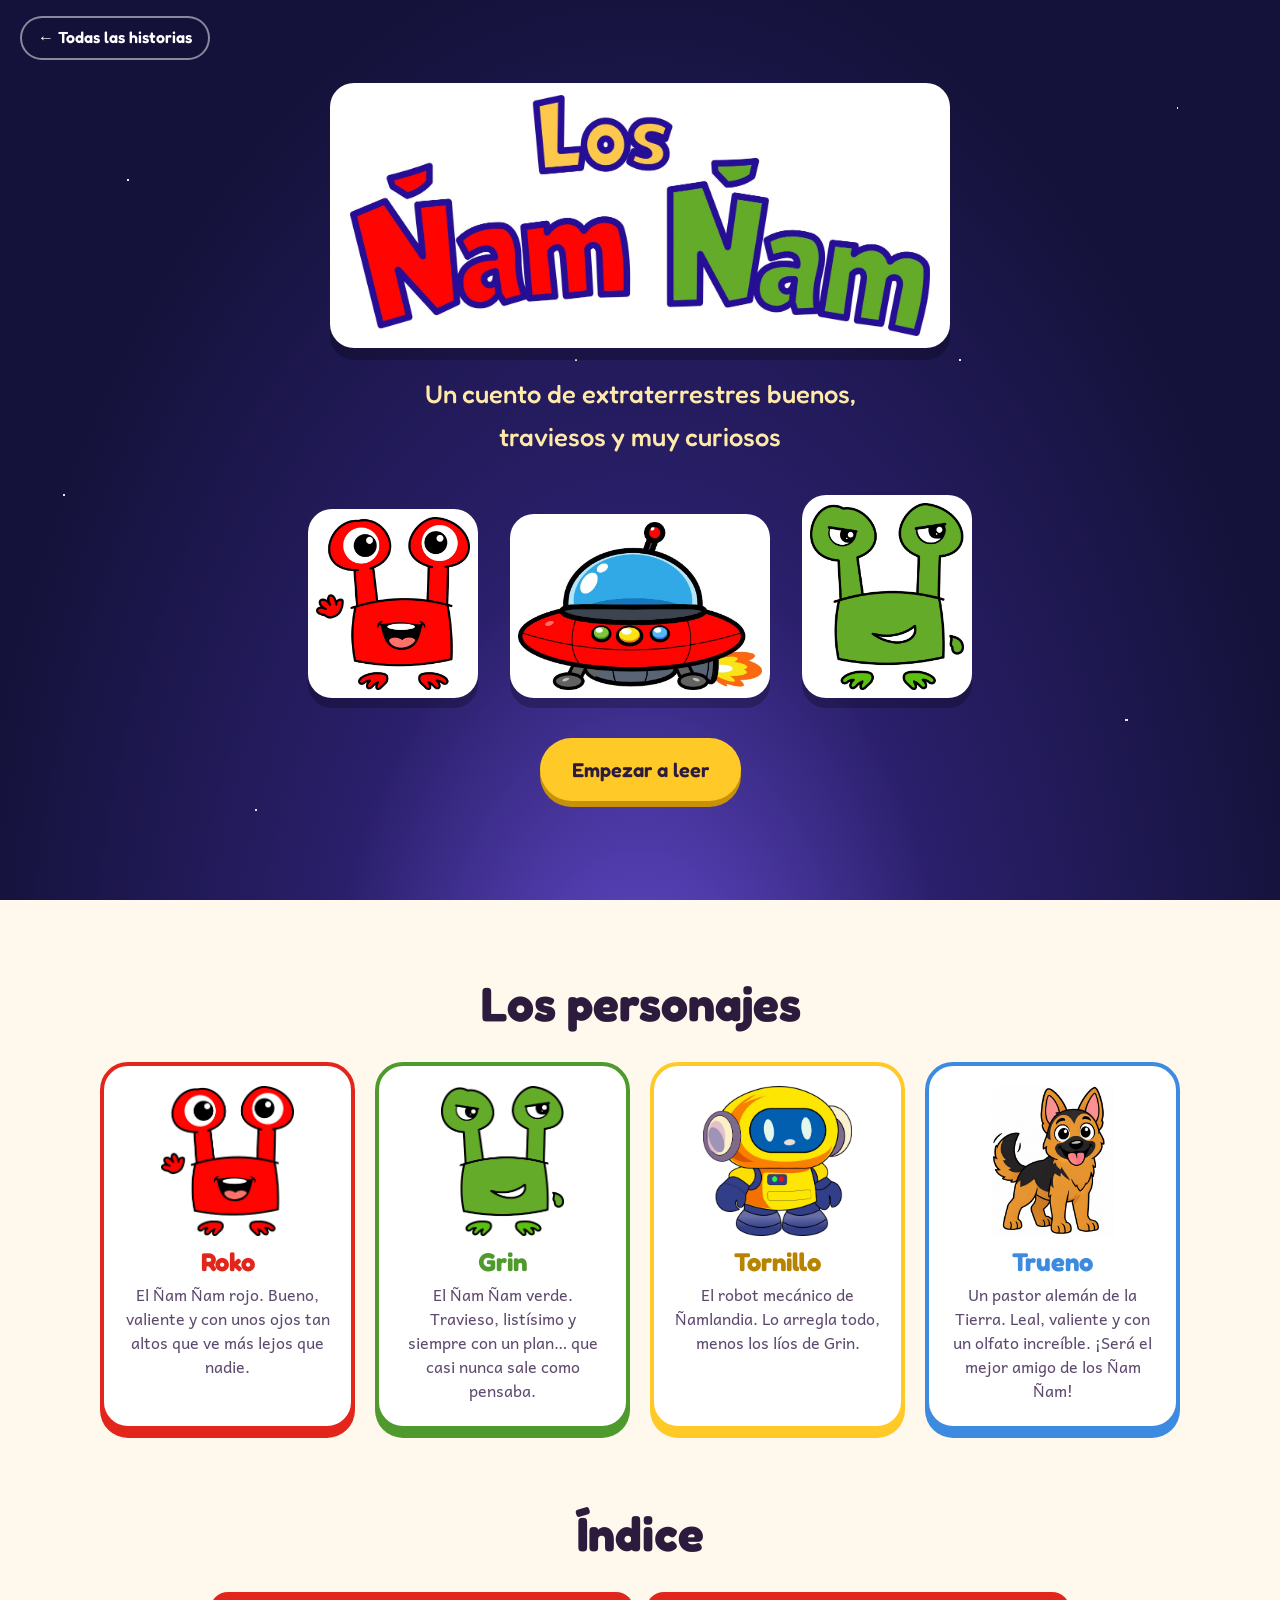
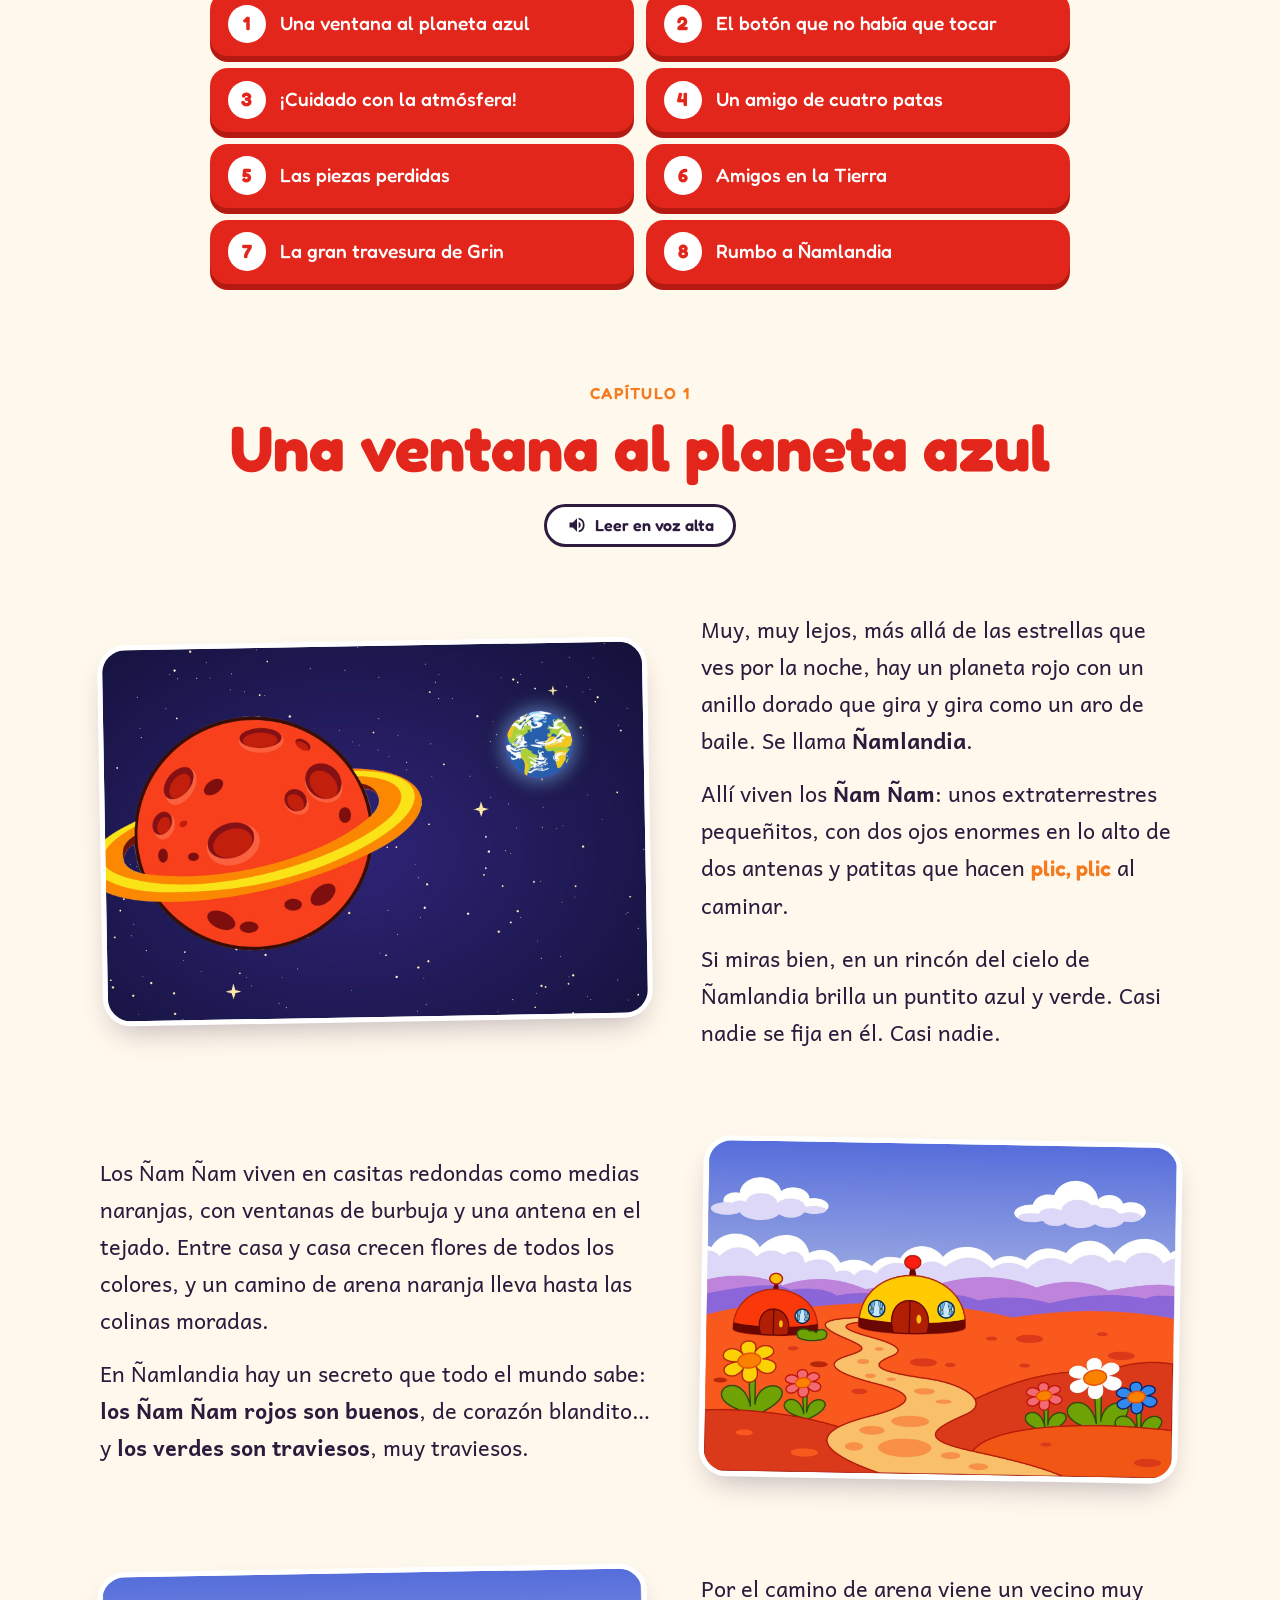
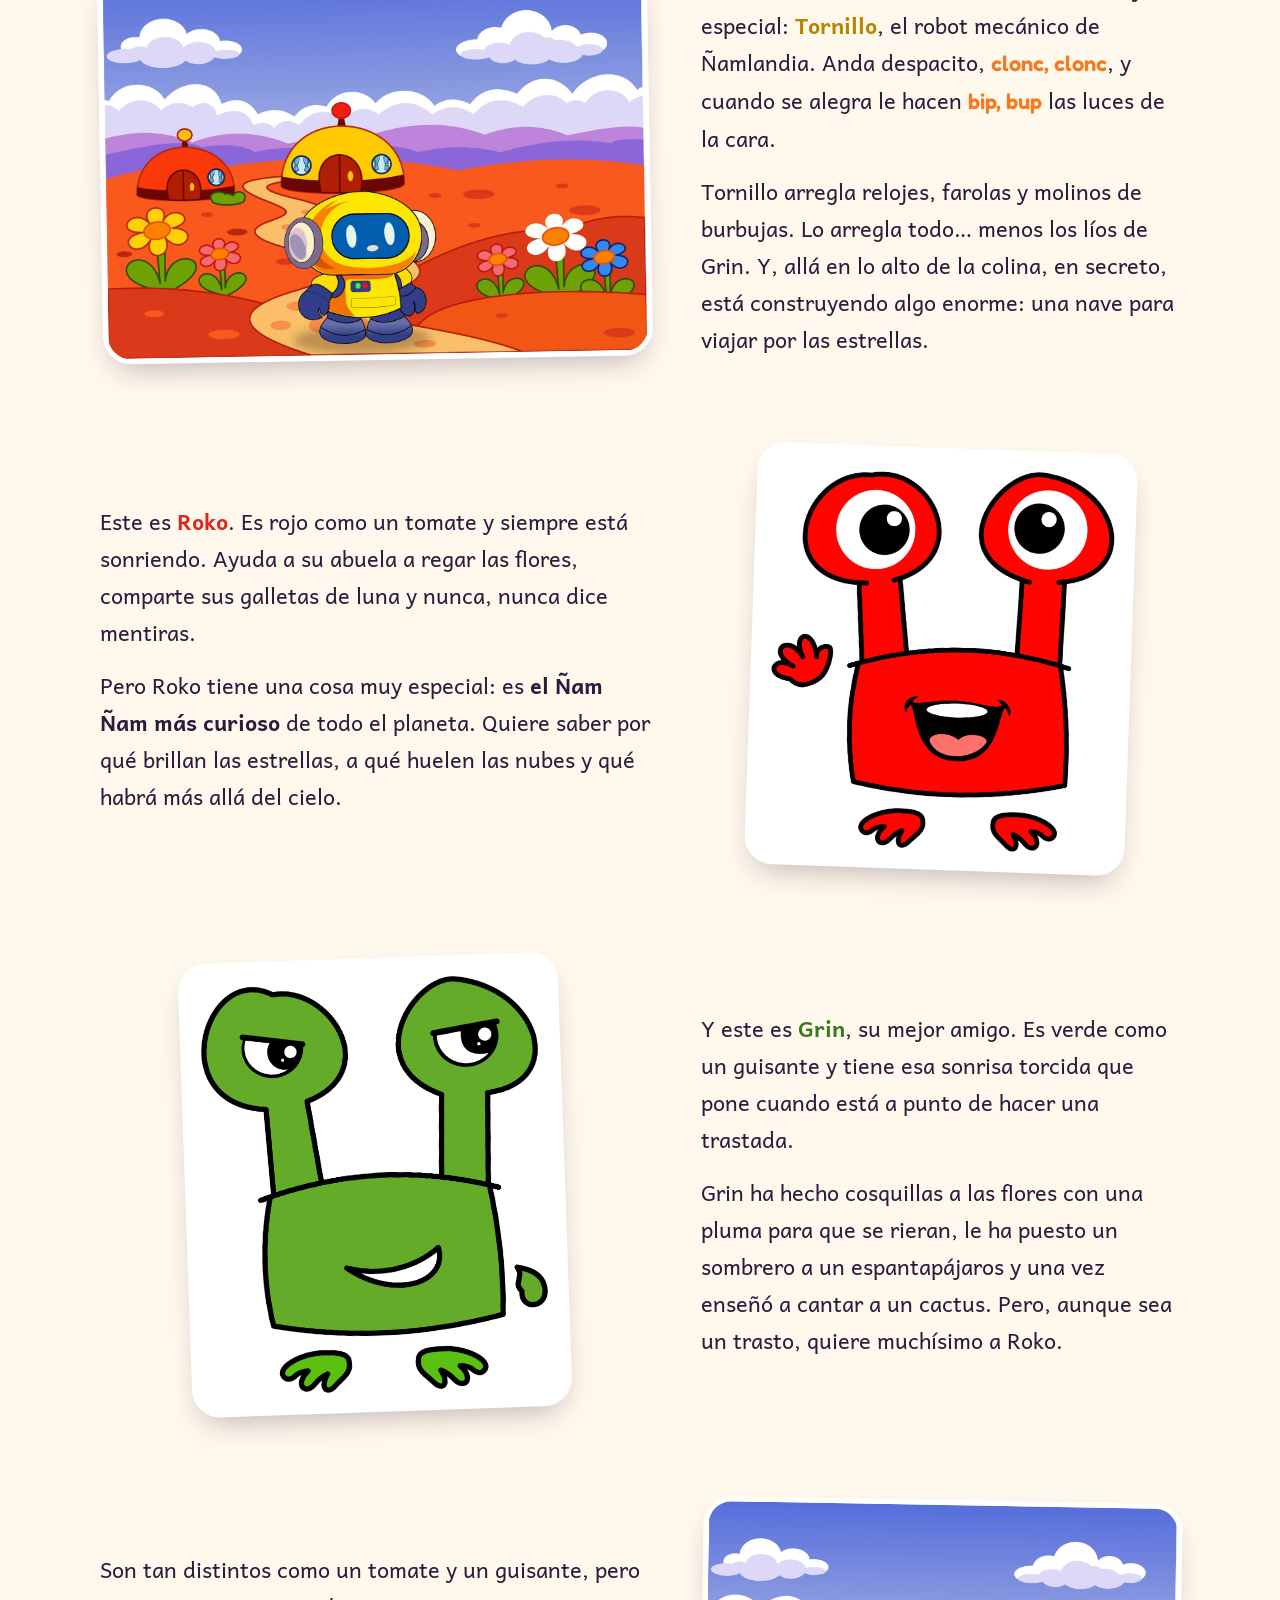
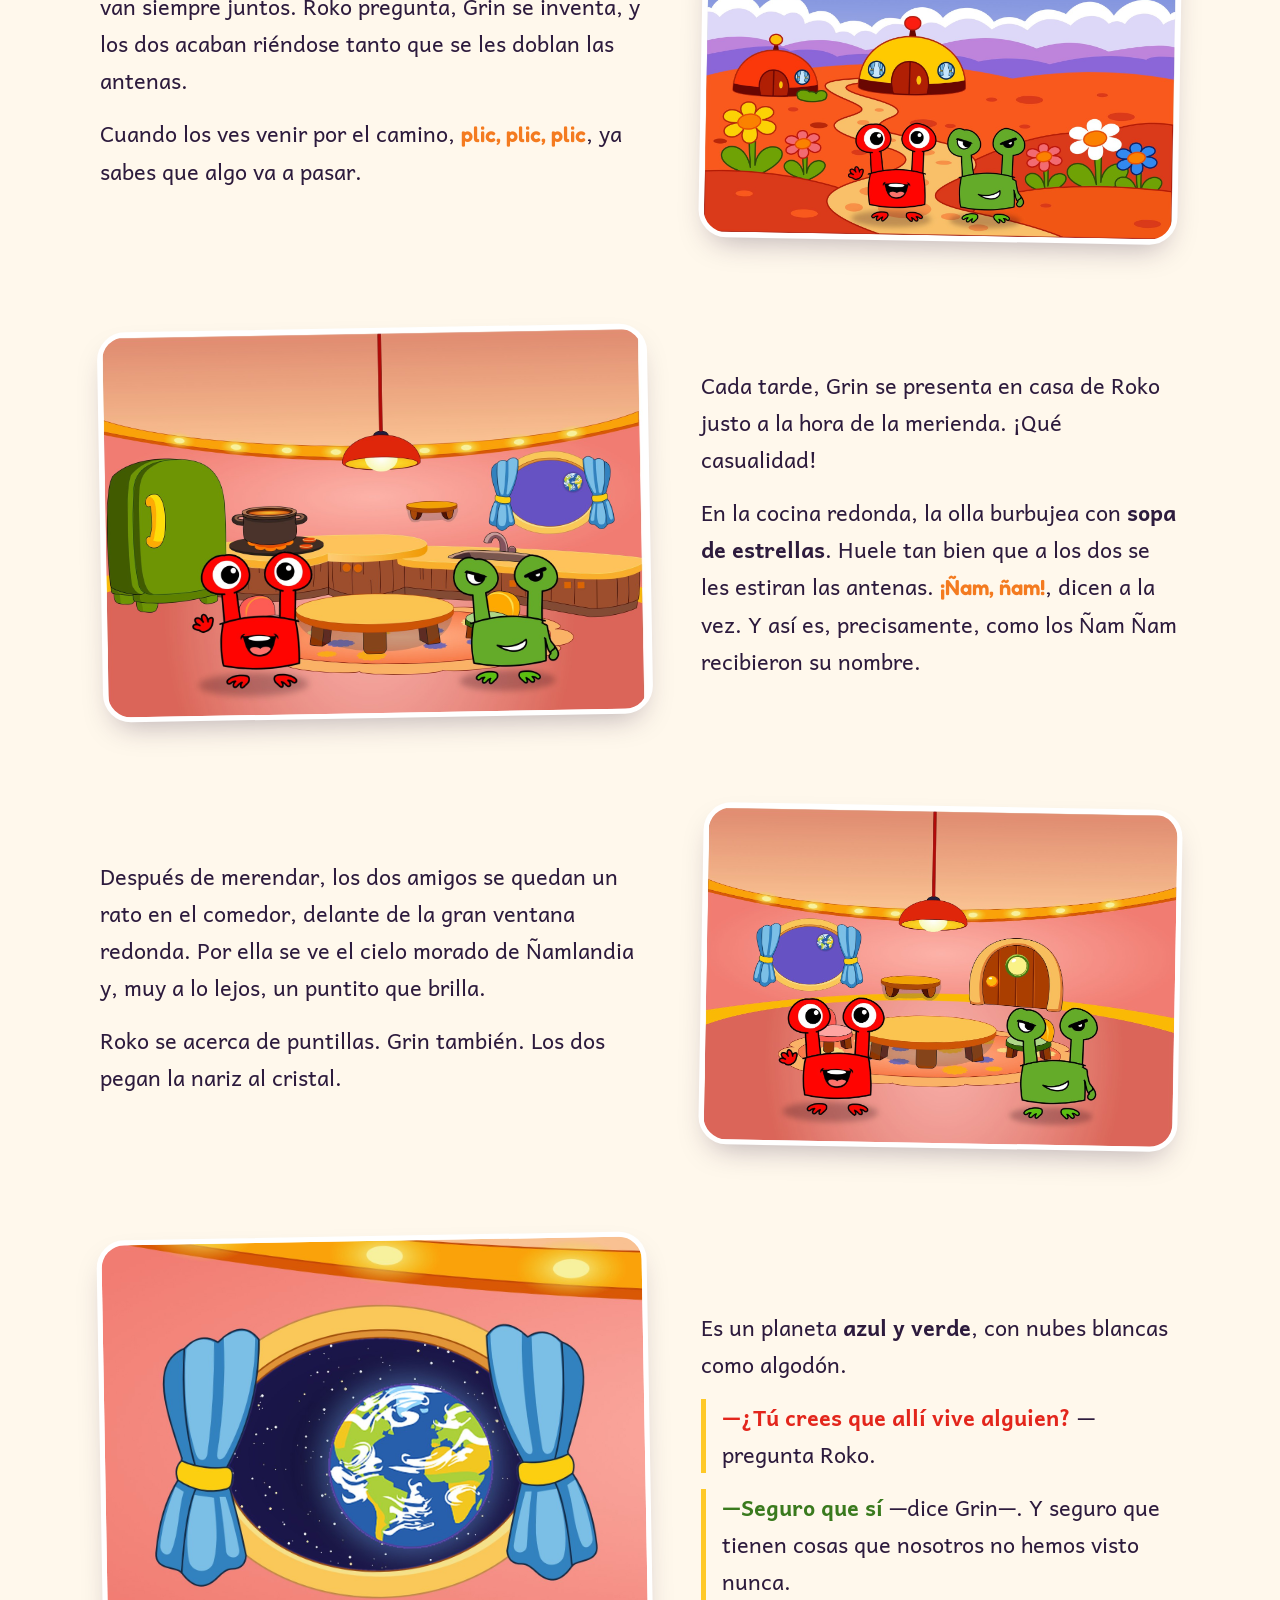
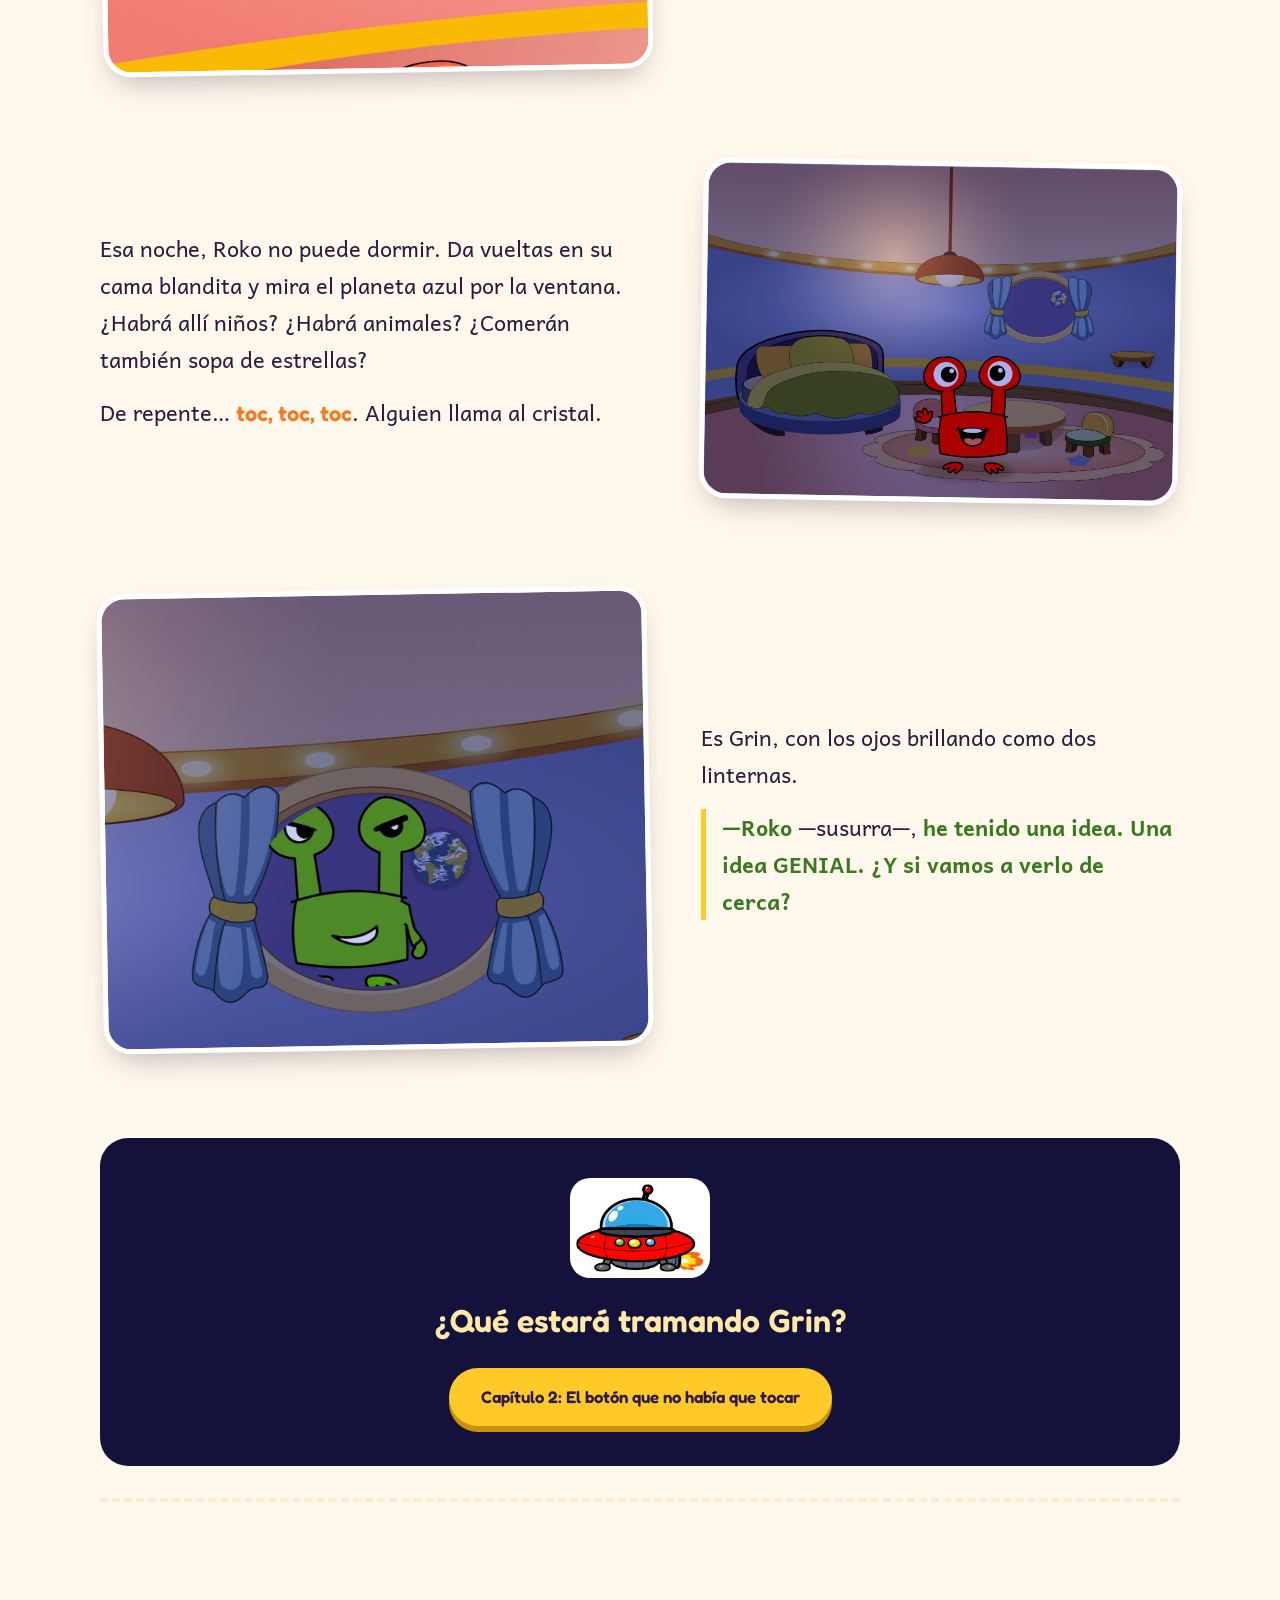
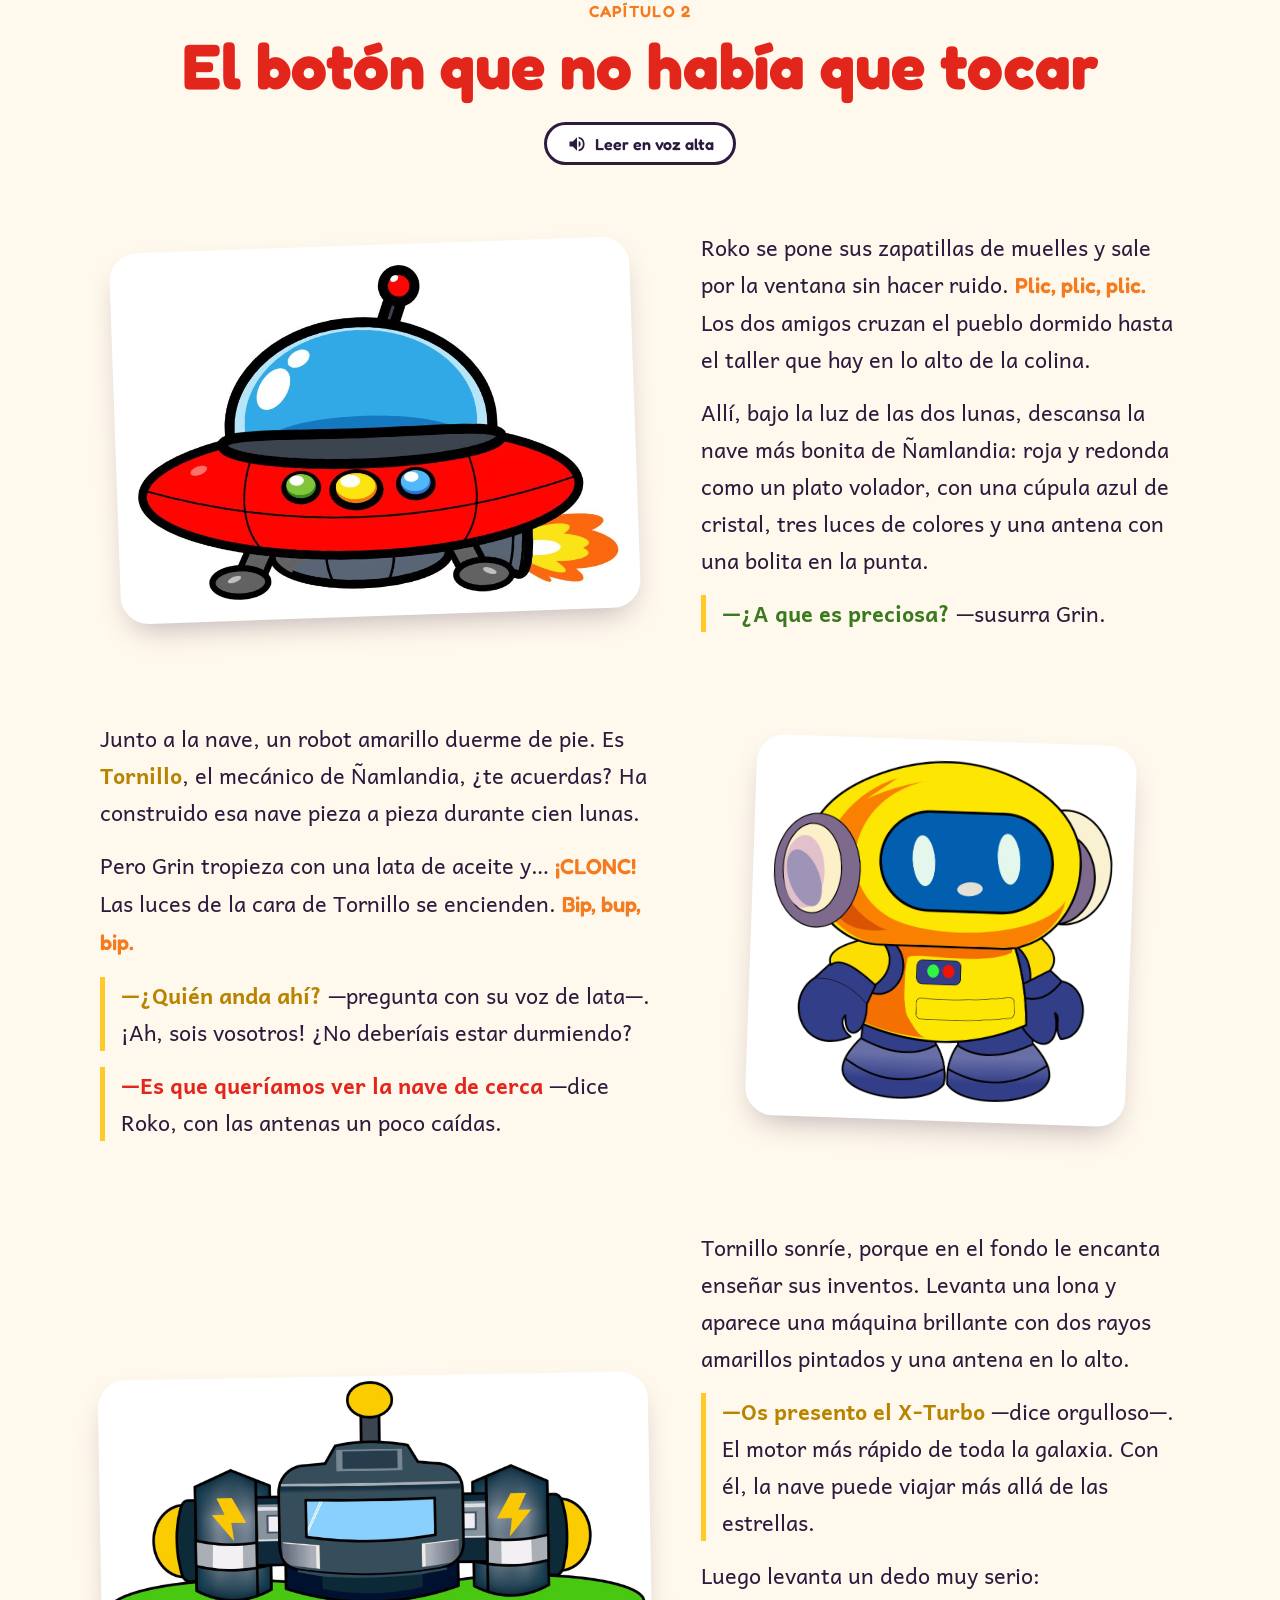
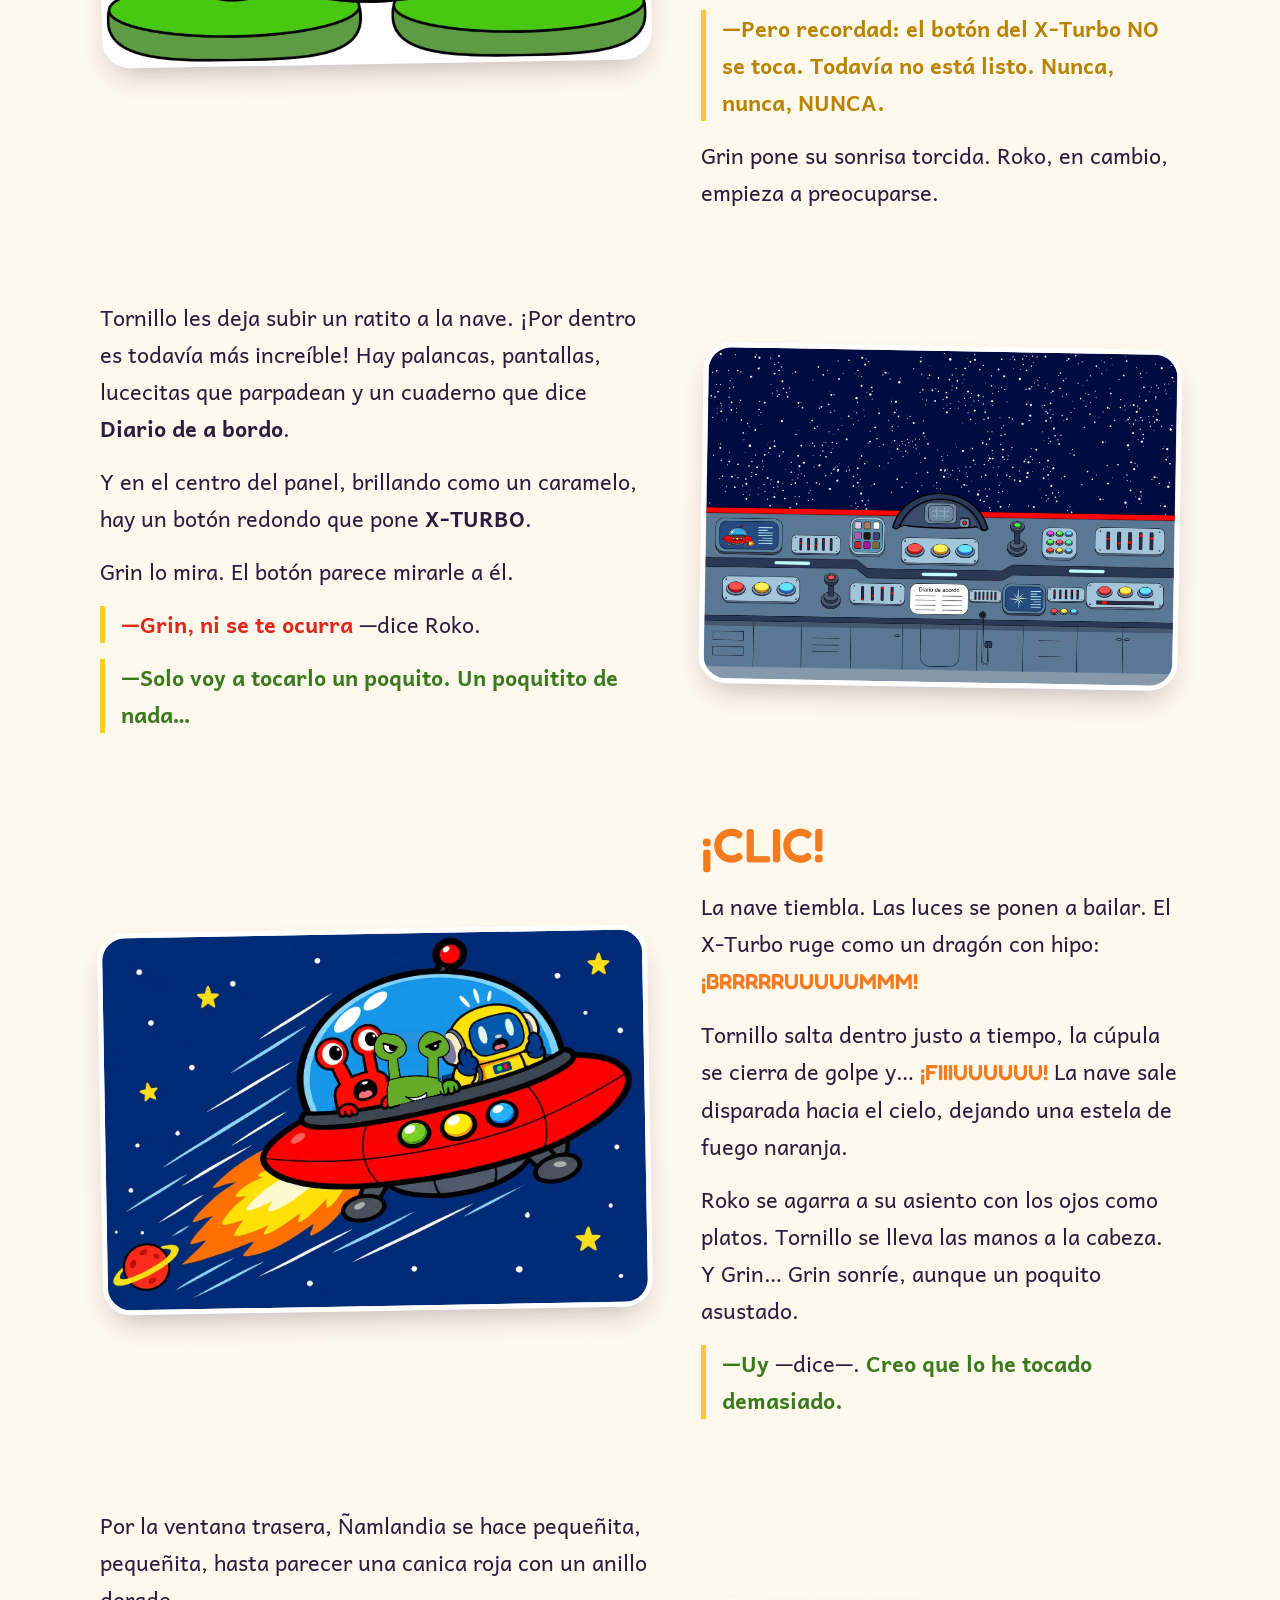
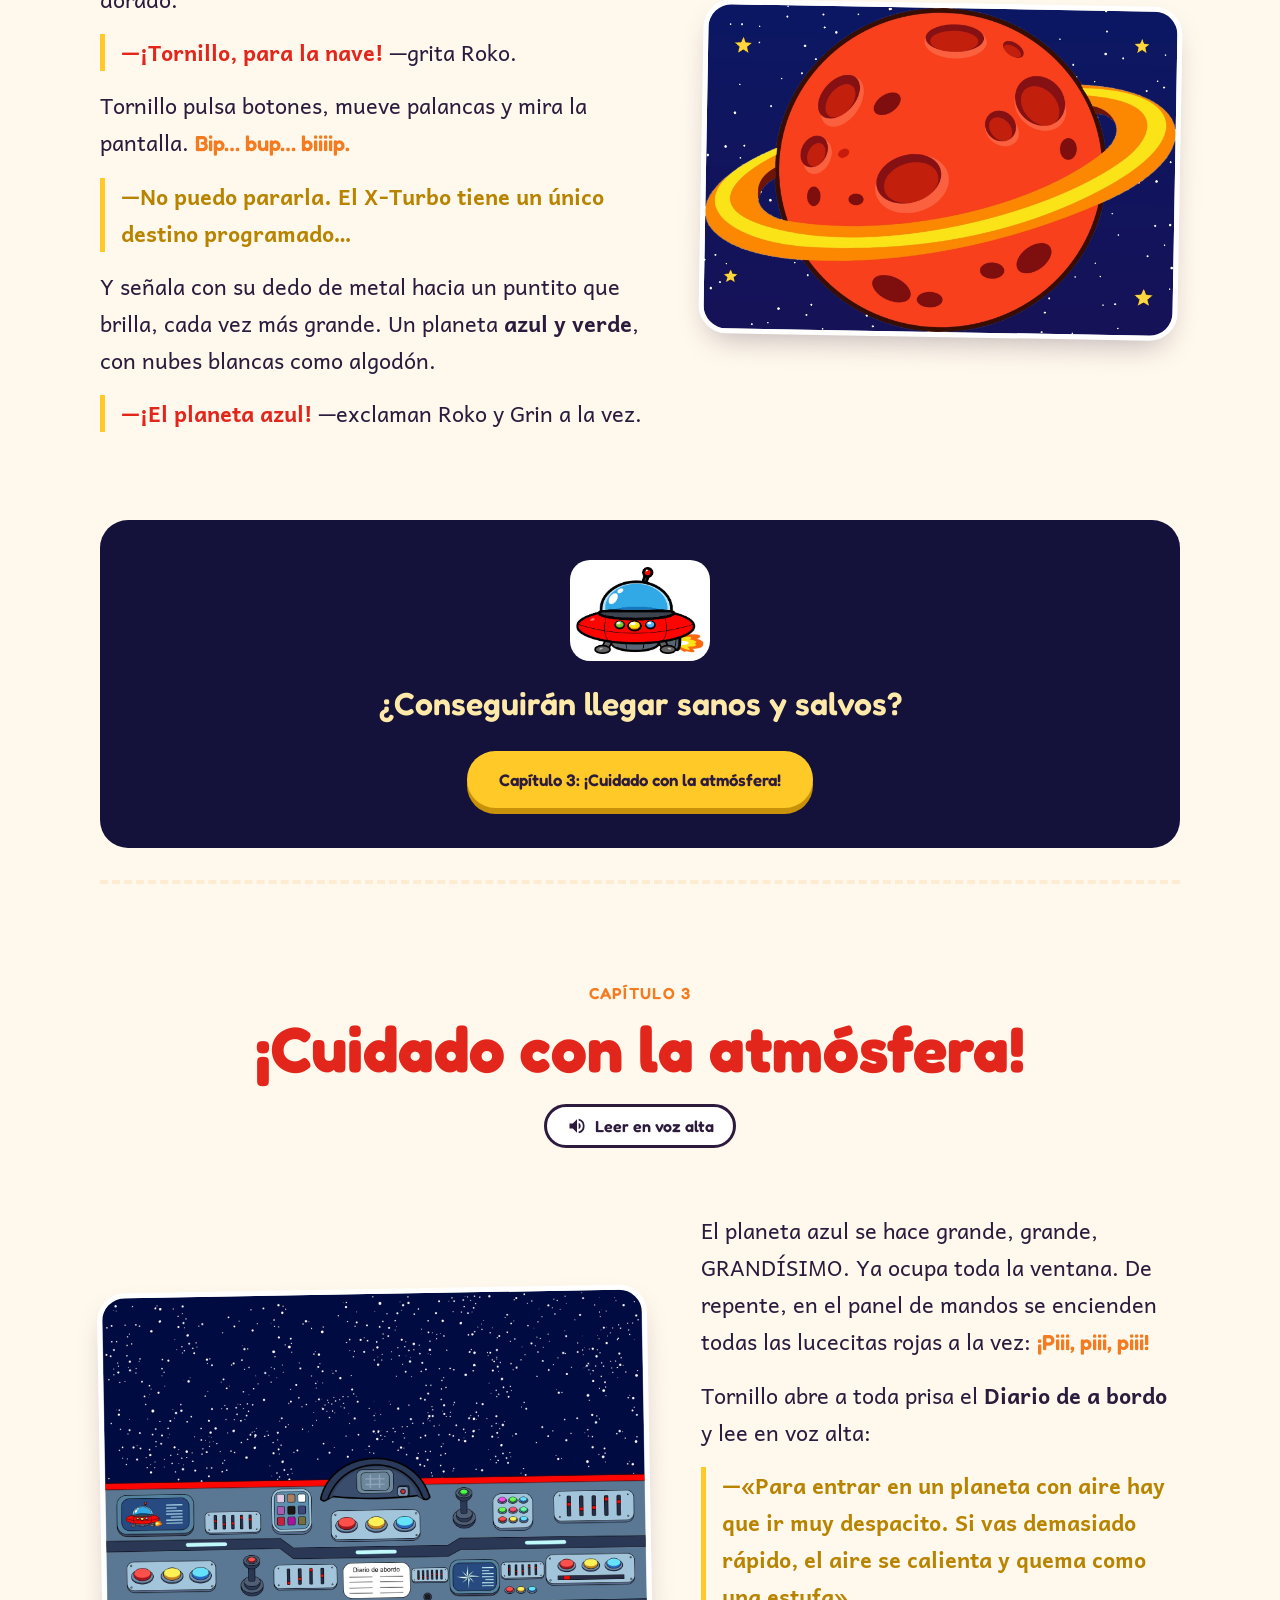
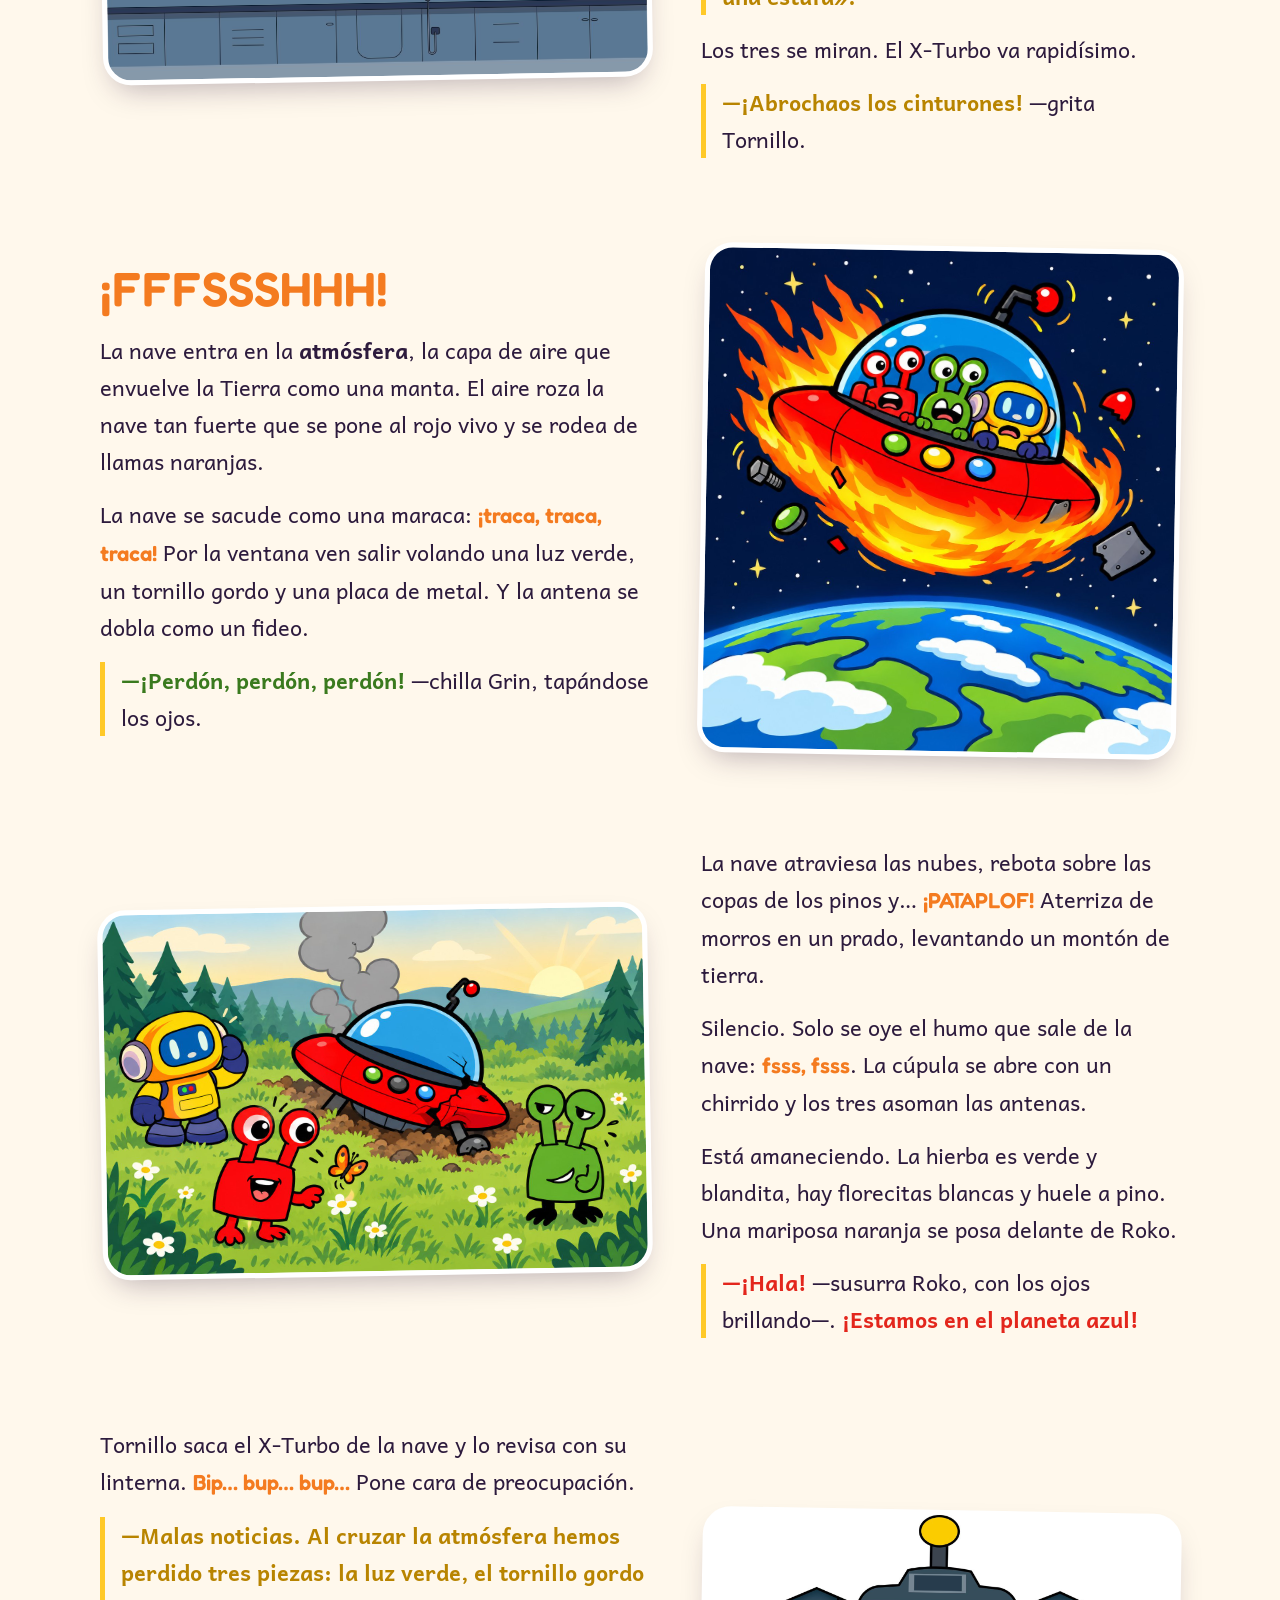
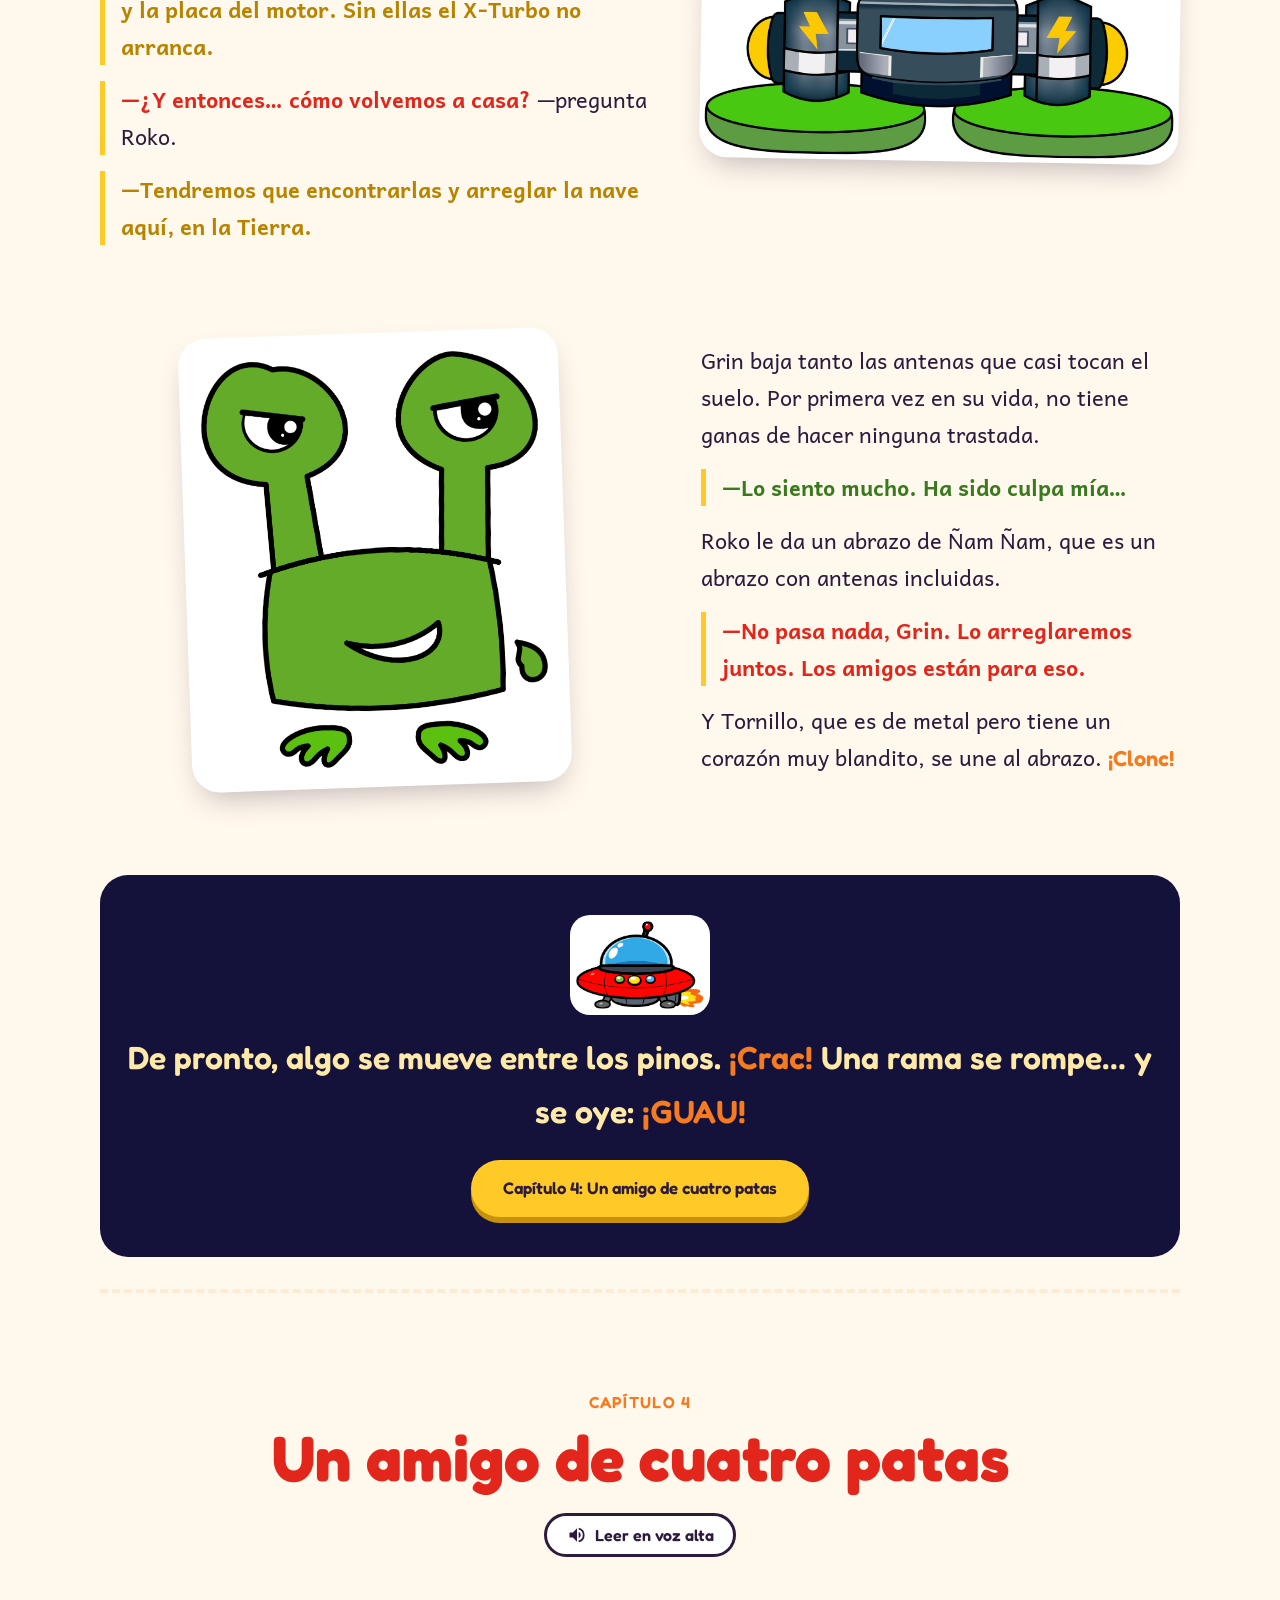
==== historias/01-llegada-a-la-tierra/index.html @ 30b33668 "Add files via upload" ====
<!DOCTYPE html>
<html lang="es">
<head>
<meta charset="utf-8">
<meta name="viewport" content="width=device-width, initial-scale=1">
<title>La llegada a la Tierra — Los Ñam Ñam</title>
<link rel="preconnect" href="https://fonts.googleapis.com">
<link rel="preconnect" href="https://fonts.gstatic.com" crossorigin>
<link href="https://fonts.googleapis.com/css2?family=Fredoka:wght@500;600;700&family=Andika:wght@400;700&display=swap" rel="stylesheet">
<link rel="stylesheet" href="../../style.css">
<script>if(!matchMedia("(prefers-reduced-motion: reduce)").matches)document.documentElement.classList.add("js-anim")</script>
</head>
<body>

<nav class="back-bar"><a href="../../index.html">← Todas las historias</a></nav>

<header class="cover" id="inicio">
  <div class="stars" aria-hidden="true"></div>
  <div class="cover-inner">
    <img class="logo" src="../../img/logo.jpg" alt="Los Ñam Ñam" width="1492" height="619">
    <p class="subtitle">Un cuento de extraterrestres buenos, traviesos y muy curiosos</p>
    <div class="cover-cast">
      <img src="../../img/roko.jpg" alt="Roko, el Ñam Ñam rojo" class="float a">
      <img src="../../img/nave.jpg" alt="La nave de los Ñam Ñam" class="float b ship">
      <img src="../../img/Grin.jpg" alt="Grin, el Ñam Ñam verde" class="float c">
    </div>
    <a class="btn" href="#capitulo-1">Empezar a leer</a>
  </div>
</header>

<main>

<section class="cast" aria-labelledby="t-personajes">
  <h2 id="t-personajes">Los personajes</h2>
  <div class="cards">
    <article class="card red">
      <img src="../../img/roko.jpg" alt="Roko">
      <h3>Roko</h3>
      <p>El Ñam Ñam rojo. Bueno, valiente y con unos ojos tan altos que ve más lejos que nadie.</p>
    </article>
    <article class="card green">
      <img src="../../img/Grin.jpg" alt="Grin">
      <h3>Grin</h3>
      <p>El Ñam Ñam verde. Travieso, listísimo y siempre con un plan… que casi nunca sale como pensaba.</p>
    </article>
    <article class="card yellow">
      <img src="../../img/robot.jpg" alt="Tornillo">
      <h3>Tornillo</h3>
      <p>El robot mecánico de Ñamlandia. Lo arregla todo, menos los líos de Grin.</p>
    </article>
    <article class="card blue">
      <img src="../../img/trueno.jpg" alt="Trueno, el perro pastor alemán">
      <h3>Trueno</h3>
      <p>Un pastor alemán de la Tierra. Leal, valiente y con un olfato increíble. ¡Será el mejor amigo de los Ñam Ñam!</p>
    </article>
  </div>
</section>

<nav class="toc" aria-labelledby="t-indice">
  <h2 id="t-indice">Índice</h2>
  <ol>
    <li class="ready"><a href="#capitulo-1"><span>1</span>Una ventana al planeta azul</a></li>
    <li class="ready"><a href="#capitulo-2"><span>2</span>El botón que no había que tocar</a></li>
    <li class="ready"><a href="#capitulo-3"><span>3</span>¡Cuidado con la atmósfera!</a></li>
    <li class="ready"><a href="#capitulo-4"><span>4</span>Un amigo de cuatro patas</a></li>
    <li class="ready"><a href="#capitulo-5"><span>5</span>Las piezas perdidas</a></li>
    <li class="ready"><a href="#capitulo-6"><span>6</span>Amigos en la Tierra</a></li>
    <li class="ready"><a href="#capitulo-7"><span>7</span>La gran travesura de Grin</a></li>
    <li class="ready"><a href="#capitulo-8"><span>8</span>Rumbo a Ñamlandia</a></li>
  </ol>
</nav>

<article class="chapter" id="capitulo-1">
  <header class="chapter-head">
    <p class="kicker">Capítulo 1</p>
    <h2>Una ventana al planeta azul</h2>
    <button class="read-aloud" type="button" data-target="capitulo-1" aria-pressed="false">
      <svg viewBox="0 0 24 24" width="20" height="20" aria-hidden="true"><path fill="currentColor" d="M3 9v6h4l5 5V4L7 9H3zm13.5 3a4.5 4.5 0 0 0-2.5-4v8a4.5 4.5 0 0 0 2.5-4zM14 3.2v2.1a7 7 0 0 1 0 13.4v2.1a9 9 0 0 0 0-17.6z"/></svg>
      <span>Leer en voz alta</span>
    </button>
  </header>

  <div class="page">
    <figure><img src="img/namlandia-espacio.jpg" alt="El planeta rojo Ñamlandia con su anillo dorado, y muy lejos, un puntito azul y verde: la Tierra" width="1600" height="1100"></figure>
    <div class="text">
      <p>Muy, muy lejos, más allá de las estrellas que ves por la noche, hay un planeta rojo con un anillo dorado que gira y gira como un aro de baile. Se llama <strong>Ñamlandia</strong>.</p>
      <p>Allí viven los <strong>Ñam Ñam</strong>: unos extraterrestres pequeñitos, con dos ojos enormes en lo alto de dos antenas y patitas que hacen <em class="sound">plic, plic</em> al caminar.</p>
      <p>Si miras bien, en un rincón del cielo de Ñamlandia brilla un puntito azul y verde. Casi nadie se fija en él. Casi nadie.</p>
    </div>
  </div>

  <div class="page flip">
    <figure><img src="img/pueblo.jpg" alt="El pueblo de los Ñam Ñam, con casitas redondas y flores" loading="lazy"></figure>
    <div class="text">
      <p>Los Ñam Ñam viven en casitas redondas como medias naranjas, con ventanas de burbuja y una antena en el tejado. Entre casa y casa crecen flores de todos los colores, y un camino de arena naranja lleva hasta las colinas moradas.</p>
      <p>En Ñamlandia hay un secreto que todo el mundo sabe: <strong>los Ñam Ñam rojos son buenos</strong>, de corazón blandito… y <strong>los verdes son traviesos</strong>, muy traviesos.</p>
    </div>
  </div>

  <div class="page">
    <figure><img src="img/pueblo-tornillo.jpg" alt="Tornillo, el robot amarillo, parado en el camino de arena del pueblo" width="1600" height="1130" loading="lazy"></figure>
    <div class="text">
      <p>Por el camino de arena viene un vecino muy especial: <strong class="yellow-t">Tornillo</strong>, el robot mecánico de Ñamlandia. Anda despacito, <em class="sound">clonc, clonc</em>, y cuando se alegra le hacen <em class="sound">bip, bup</em> las luces de la cara.</p>
      <p>Tornillo arregla relojes, farolas y molinos de burbujas. Lo arregla todo… menos los líos de Grin. Y, allá en lo alto de la colina, en secreto, está construyendo algo enorme: una nave para viajar por las estrellas.</p>
    </div>
  </div>

  <div class="page flip">
    <figure class="portrait"><img src="../../img/roko.jpg" alt="Roko, el Ñam Ñam rojo, saludando con una sonrisa enorme" loading="lazy"></figure>
    <div class="text">
      <p>Este es <strong class="red-t">Roko</strong>. Es rojo como un tomate y siempre está sonriendo. Ayuda a su abuela a regar las flores, comparte sus galletas de luna y nunca, nunca dice mentiras.</p>
      <p>Pero Roko tiene una cosa muy especial: es <strong>el Ñam Ñam más curioso</strong> de todo el planeta. Quiere saber por qué brillan las estrellas, a qué huelen las nubes y qué habrá más allá del cielo.</p>
    </div>
  </div>

  <div class="page">
    <figure class="portrait"><img src="../../img/Grin.jpg" alt="Grin, el Ñam Ñam verde, con cara de travieso" loading="lazy"></figure>
    <div class="text">
      <p>Y este es <strong class="green-t">Grin</strong>, su mejor amigo. Es verde como un guisante y tiene esa sonrisa torcida que pone cuando está a punto de hacer una trastada.</p>
      <p>Grin ha hecho cosquillas a las flores con una pluma para que se rieran, le ha puesto un sombrero a un espantapájaros y una vez enseñó a cantar a un cactus. Pero, aunque sea un trasto, quiere muchísimo a Roko.</p>
    </div>
  </div>

  <div class="page flip">
    <figure><img src="img/pueblo-amigos.jpg" alt="Roko y Grin, uno al lado del otro, en el camino de arena del pueblo" width="1600" height="1130" loading="lazy"></figure>
    <div class="text">
      <p>Son tan distintos como un tomate y un guisante, pero van siempre juntos. Roko pregunta, Grin se inventa, y los dos acaban riéndose tanto que se les doblan las antenas.</p>
      <p>Cuando los ves venir por el camino, <em class="sound">plic, plic, plic</em>, ya sabes que algo va a pasar.</p>
    </div>
  </div>

  <div class="page">
    <figure><img src="img/cocina-amigos.jpg" alt="Roko y Grin en la cocina redonda, junto a la olla de sopa" width="1600" height="1124" loading="lazy"></figure>
    <div class="text">
      <p>Cada tarde, Grin se presenta en casa de Roko justo a la hora de la merienda. ¡Qué casualidad!</p>
      <p>En la cocina redonda, la olla burbujea con <strong>sopa de estrellas</strong>. Huele tan bien que a los dos se les estiran las antenas. <em class="sound">¡Ñam, ñam!</em>, dicen a la vez. Y así es, precisamente, como los Ñam Ñam recibieron su nombre.</p>
    </div>
  </div>

  <div class="page flip">
    <figure><img src="img/comedor-amigos.jpg" alt="Roko y Grin en el comedor, con la ventana redonda detrás" width="1600" height="1133" loading="lazy"></figure>
    <div class="text">
      <p>Después de merendar, los dos amigos se quedan un rato en el comedor, delante de la gran ventana redonda. Por ella se ve el cielo morado de Ñamlandia y, muy a lo lejos, un puntito que brilla.</p>
      <p>Roko se acerca de puntillas. Grin también. Los dos pegan la nariz al cristal.</p>
    </div>
  </div>

  <div class="page">
    <figure><img src="img/ventana-azul.jpg" alt="La ventana redonda con cortinas azules, y en el cielo estrellado un planeta azul y verde con nubes blancas" width="1400" height="1106" loading="lazy"></figure>
    <div class="text">
      <p>Es un planeta <strong>azul y verde</strong>, con nubes blancas como algodón.</p>
      <p class="dialog"><span class="red-t">—¿Tú crees que allí vive alguien?</span> —pregunta Roko.</p>
      <p class="dialog"><span class="green-t">—Seguro que sí</span> —dice Grin—. Y seguro que tienen cosas que nosotros no hemos visto nunca.</p>
    </div>
  </div>

  <div class="page flip">
    <figure><img src="img/habitacion-noche.jpg" alt="La habitación de Roko de noche, con la cama y una luz suave" width="1600" height="1132" loading="lazy"></figure>
    <div class="text">
      <p>Esa noche, Roko no puede dormir. Da vueltas en su cama blandita y mira el planeta azul por la ventana. ¿Habrá allí niños? ¿Habrá animales? ¿Comerán también sopa de estrellas?</p>
      <p>De repente… <em class="sound">toc, toc, toc</em>. Alguien llama al cristal.</p>
    </div>
  </div>

  <div class="page">
    <figure><img src="img/toc-toc.jpg" alt="Grin asomado a la ventana redonda de noche, con los ojos brillando" width="1400" height="1165" loading="lazy"></figure>
    <div class="text">
      <p>Es Grin, con los ojos brillando como dos linternas.</p>
      <p class="dialog"><span class="green-t">—Roko</span> —susurra—, <span class="green-t">he tenido una idea. Una idea GENIAL. ¿Y si vamos a verlo de cerca?</span></p>
    </div>
  </div>

  <footer class="chapter-end">
    <img src="../../img/nave.jpg" alt="" aria-hidden="true">
    <p>¿Qué estará tramando Grin?</p>
    <a class="btn next-btn" href="#capitulo-2">Capítulo 2: El botón que no había que tocar</a>
  </footer>
</article>

<article class="chapter" id="capitulo-2">
  <header class="chapter-head">
    <p class="kicker">Capítulo 2</p>
    <h2>El botón que no había que tocar</h2>
    <button class="read-aloud" type="button" data-target="capitulo-2" aria-pressed="false">
      <svg viewBox="0 0 24 24" width="20" height="20" aria-hidden="true"><path fill="currentColor" d="M3 9v6h4l5 5V4L7 9H3zm13.5 3a4.5 4.5 0 0 0-2.5-4v8a4.5 4.5 0 0 0 2.5-4zM14 3.2v2.1a7 7 0 0 1 0 13.4v2.1a9 9 0 0 0 0-17.6z"/></svg>
      <span>Leer en voz alta</span>
    </button>
  </header>

  <div class="page">
    <figure class="portrait wide"><img src="../../img/nave.jpg" alt="La nave roja con cúpula azul de Tornillo"></figure>
    <div class="text">
      <p>Roko se pone sus zapatillas de muelles y sale por la ventana sin hacer ruido. <em class="sound">Plic, plic, plic.</em> Los dos amigos cruzan el pueblo dormido hasta el taller que hay en lo alto de la colina.</p>
      <p>Allí, bajo la luz de las dos lunas, descansa la nave más bonita de Ñamlandia: roja y redonda como un plato volador, con una cúpula azul de cristal, tres luces de colores y una antena con una bolita en la punta.</p>
      <p class="dialog"><span class="green-t">—¿A que es preciosa?</span> —susurra Grin.</p>
    </div>
  </div>

  <div class="page flip">
    <figure class="portrait"><img src="../../img/robot.jpg" alt="Tornillo, el robot amarillo"></figure>
    <div class="text">
      <p>Junto a la nave, un robot amarillo duerme de pie. Es <strong class="yellow-t">Tornillo</strong>, el mecánico de Ñamlandia, ¿te acuerdas? Ha construido esa nave pieza a pieza durante cien lunas.</p>
      <p>Pero Grin tropieza con una lata de aceite y… <em class="sound">¡CLONC!</em> Las luces de la cara de Tornillo se encienden. <em class="sound">Bip, bup, bip.</em></p>
      <p class="dialog"><span class="yellow-t">—¿Quién anda ahí?</span> —pregunta con su voz de lata—. ¡Ah, sois vosotros! ¿No deberíais estar durmiendo?</p>
      <p class="dialog"><span class="red-t">—Es que queríamos ver la nave de cerca</span> —dice Roko, con las antenas un poco caídas.</p>
    </div>
  </div>

  <div class="page">
    <figure><img src="img/x-turbo.jpg" alt="El motor X-Turbo, con dos rayos amarillos y una antena"></figure>
    <div class="text">
      <p>Tornillo sonríe, porque en el fondo le encanta enseñar sus inventos. Levanta una lona y aparece una máquina brillante con dos rayos amarillos pintados y una antena en lo alto.</p>
      <p class="dialog"><span class="yellow-t">—Os presento el X-Turbo</span> —dice orgulloso—. El motor más rápido de toda la galaxia. Con él, la nave puede viajar más allá de las estrellas.</p>
      <p>Luego levanta un dedo muy serio:</p>
      <p class="dialog"><span class="yellow-t">—Pero recordad: el botón del X-Turbo NO se toca. Todavía no está listo. Nunca, nunca, NUNCA.</span></p>
      <p>Grin pone su sonrisa torcida. Roko, en cambio, empieza a preocuparse.</p>
    </div>
  </div>

  <div class="page flip">
    <figure><img src="img/interior-nave.jpg" alt="El panel de mandos de la nave, lleno de botones y palancas, con el espacio de fondo"></figure>
    <div class="text">
      <p>Tornillo les deja subir un ratito a la nave. ¡Por dentro es todavía más increíble! Hay palancas, pantallas, lucecitas que parpadean y un cuaderno que dice <strong>Diario de a bordo</strong>.</p>
      <p>Y en el centro del panel, brillando como un caramelo, hay un botón redondo que pone <strong>X-TURBO</strong>.</p>
      <p>Grin lo mira. El botón parece mirarle a él.</p>
      <p class="dialog"><span class="red-t">—Grin, ni se te ocurra</span> —dice Roko.</p>
      <p class="dialog"><span class="green-t">—Solo voy a tocarlo un poquito. Un poquitito de nada…</span></p>
    </div>
  </div>

  <div class="page">
    <figure><img src="img/despegue.jpg" alt="La nave despega a toda velocidad por el espacio con Roko, Grin y Tornillo dentro de la cúpula"></figure>
    <div class="text">
      <p><em class="sound big">¡CLIC!</em></p>
      <p>La nave tiembla. Las luces se ponen a bailar. El X-Turbo ruge como un dragón con hipo: <em class="sound">¡BRRRRRUUUUUMMM!</em></p>
      <p>Tornillo salta dentro justo a tiempo, la cúpula se cierra de golpe y… <em class="sound">¡FIIIUUUUUU!</em> La nave sale disparada hacia el cielo, dejando una estela de fuego naranja.</p>
      <p>Roko se agarra a su asiento con los ojos como platos. Tornillo se lleva las manos a la cabeza. Y Grin… Grin sonríe, aunque un poquito asustado.</p>
      <p class="dialog"><span class="green-t">—Uy</span> —dice—. <span class="green-t">Creo que lo he tocado demasiado.</span></p>
    </div>
  </div>

  <div class="page flip">
    <figure><img src="img/namlandia.jpg" alt="Ñamlandia vista desde el espacio, cada vez más pequeña"></figure>
    <div class="text">
      <p>Por la ventana trasera, Ñamlandia se hace pequeñita, pequeñita, hasta parecer una canica roja con un anillo dorado.</p>
      <p class="dialog"><span class="red-t">—¡Tornillo, para la nave!</span> —grita Roko.</p>
      <p>Tornillo pulsa botones, mueve palancas y mira la pantalla. <em class="sound">Bip… bup… biiiip.</em></p>
      <p class="dialog"><span class="yellow-t">—No puedo pararla. El X-Turbo tiene un único destino programado…</span></p>
      <p>Y señala con su dedo de metal hacia un puntito que brilla, cada vez más grande. Un planeta <strong>azul y verde</strong>, con nubes blancas como algodón.</p>
      <p class="dialog"><span class="red-t">—¡El planeta azul!</span> —exclaman Roko y Grin a la vez.</p>
    </div>
  </div>

  <footer class="chapter-end">
    <img src="../../img/nave.jpg" alt="" aria-hidden="true">
    <p>¿Conseguirán llegar sanos y salvos?</p>
    <a class="btn next-btn" href="#capitulo-3">Capítulo 3: ¡Cuidado con la atmósfera!</a>
  </footer>
</article>

<article class="chapter" id="capitulo-3">
  <header class="chapter-head">
    <p class="kicker">Capítulo 3</p>
    <h2>¡Cuidado con la atmósfera!</h2>
    <button class="read-aloud" type="button" data-target="capitulo-3" aria-pressed="false">
      <svg viewBox="0 0 24 24" width="20" height="20" aria-hidden="true"><path fill="currentColor" d="M3 9v6h4l5 5V4L7 9H3zm13.5 3a4.5 4.5 0 0 0-2.5-4v8a4.5 4.5 0 0 0 2.5-4zM14 3.2v2.1a7 7 0 0 1 0 13.4v2.1a9 9 0 0 0 0-17.6z"/></svg>
      <span>Leer en voz alta</span>
    </button>
  </header>

  <div class="page">
    <figure><img src="img/interior-nave.jpg" alt="El panel de mandos de la nave con luces de alarma"></figure>
    <div class="text">
      <p>El planeta azul se hace grande, grande, GRANDÍSIMO. Ya ocupa toda la ventana. De repente, en el panel de mandos se encienden todas las lucecitas rojas a la vez: <em class="sound">¡Piii, piii, piii!</em></p>
      <p>Tornillo abre a toda prisa el <strong>Diario de a bordo</strong> y lee en voz alta:</p>
      <p class="dialog"><span class="yellow-t">—«Para entrar en un planeta con aire hay que ir muy despacito. Si vas demasiado rápido, el aire se calienta y quema como una estufa».</span></p>
      <p>Los tres se miran. El X-Turbo va rapidísimo.</p>
      <p class="dialog"><span class="yellow-t">—¡Abrochaos los cinturones!</span> —grita Tornillo.</p>
    </div>
  </div>

  <div class="page flip">
    <figure><img src="img/atmosfera.jpg" alt="La nave entra en la atmósfera envuelta en llamas mientras pierde piezas"></figure>
    <div class="text">
      <p><em class="sound big">¡FFFSSSHHH!</em></p>
      <p>La nave entra en la <strong>atmósfera</strong>, la capa de aire que envuelve la Tierra como una manta. El aire roza la nave tan fuerte que se pone al rojo vivo y se rodea de llamas naranjas.</p>
      <p>La nave se sacude como una maraca: <em class="sound">¡traca, traca, traca!</em> Por la ventana ven salir volando una luz verde, un tornillo gordo y una placa de metal. Y la antena se dobla como un fideo.</p>
      <p class="dialog"><span class="green-t">—¡Perdón, perdón, perdón!</span> —chilla Grin, tapándose los ojos.</p>
    </div>
  </div>

  <div class="page">
    <figure><img src="img/aterrizaje.jpg" alt="La nave estrellada y humeante en un prado junto a un bosque de pinos, con Tornillo, Roko y Grin al lado"></figure>
    <div class="text">
      <p>La nave atraviesa las nubes, rebota sobre las copas de los pinos y… <em class="sound">¡PATAPLOF!</em> Aterriza de morros en un prado, levantando un montón de tierra.</p>
      <p>Silencio. Solo se oye el humo que sale de la nave: <em class="sound">fsss, fsss</em>. La cúpula se abre con un chirrido y los tres asoman las antenas.</p>
      <p>Está amaneciendo. La hierba es verde y blandita, hay florecitas blancas y huele a pino. Una mariposa naranja se posa delante de Roko.</p>
      <p class="dialog"><span class="red-t">—¡Hala!</span> —susurra Roko, con los ojos brillando—. <span class="red-t">¡Estamos en el planeta azul!</span></p>
    </div>
  </div>

  <div class="page flip">
    <figure><img src="img/x-turbo.jpg" alt="El motor X-Turbo, que Tornillo revisa después del aterrizaje"></figure>
    <div class="text">
      <p>Tornillo saca el X-Turbo de la nave y lo revisa con su linterna. <em class="sound">Bip… bup… bup…</em> Pone cara de preocupación.</p>
      <p class="dialog"><span class="yellow-t">—Malas noticias. Al cruzar la atmósfera hemos perdido tres piezas: la luz verde, el tornillo gordo y la placa del motor. Sin ellas el X-Turbo no arranca.</span></p>
      <p class="dialog"><span class="red-t">—¿Y entonces… cómo volvemos a casa?</span> —pregunta Roko.</p>
      <p class="dialog"><span class="yellow-t">—Tendremos que encontrarlas y arreglar la nave aquí, en la Tierra.</span></p>
    </div>
  </div>

  <div class="page">
    <figure class="portrait"><img src="../../img/Grin.jpg" alt="Grin, el Ñam Ñam verde"></figure>
    <div class="text">
      <p>Grin baja tanto las antenas que casi tocan el suelo. Por primera vez en su vida, no tiene ganas de hacer ninguna trastada.</p>
      <p class="dialog"><span class="green-t">—Lo siento mucho. Ha sido culpa mía…</span></p>
      <p>Roko le da un abrazo de Ñam Ñam, que es un abrazo con antenas incluidas.</p>
      <p class="dialog"><span class="red-t">—No pasa nada, Grin. Lo arreglaremos juntos. Los amigos están para eso.</span></p>
      <p>Y Tornillo, que es de metal pero tiene un corazón muy blandito, se une al abrazo. <em class="sound">¡Clonc!</em></p>
    </div>
  </div>

  <footer class="chapter-end">
    <img src="../../img/nave.jpg" alt="" aria-hidden="true">
    <p>De pronto, algo se mueve entre los pinos. <span class="sound">¡Crac!</span> Una rama se rompe… y se oye: <span class="sound">¡GUAU!</span></p>
    <a class="btn next-btn" href="#capitulo-4">Capítulo 4: Un amigo de cuatro patas</a>
  </footer>
</article>

<article class="chapter" id="capitulo-4">
  <header class="chapter-head">
    <p class="kicker">Capítulo 4</p>
    <h2>Un amigo de cuatro patas</h2>
    <button class="read-aloud" type="button" data-target="capitulo-4" aria-pressed="false">
      <svg viewBox="0 0 24 24" width="20" height="20" aria-hidden="true"><path fill="currentColor" d="M3 9v6h4l5 5V4L7 9H3zm13.5 3a4.5 4.5 0 0 0-2.5-4v8a4.5 4.5 0 0 0 2.5-4zM14 3.2v2.1a7 7 0 0 1 0 13.4v2.1a9 9 0 0 0 0-17.6z"/></svg>
      <span>Leer en voz alta</span>
    </button>
  </header>

  <div class="page">
    <figure><img src="img/trueno-aparece.jpg" alt="Un perro pastor alemán sale de entre los pinos y ladra; Tornillo, Roko y Grin lo miran junto a la nave" width="1600" height="1100"></figure>
    <div class="text">
      <p><em class="sound big">¡GUAU!</em></p>
      <p>Las hojas de los pinos tiemblan. Los pájaros salen volando. Y Grin, que nunca tiene miedo de nada, se esconde detrás de Tornillo a la velocidad de un rayo.</p>
      <p class="dialog"><span class="green-t">—Yo no estoy asustado</span> —susurra—. <span class="green-t">Solo estoy… mirando desde aquí atrás.</span></p>
      <p>Entre los árboles asoma un hocico negro y húmedo. Después, dos orejas puntiagudas como velas. Y por fin sale al prado el animal más grande que han visto en su vida.</p>
    </div>
  </div>

  <div class="page flip">
    <figure class="portrait"><img src="../../img/trueno.jpg" alt="Trueno, el perro pastor alemán, con la lengua fuera y una sonrisa enorme" loading="lazy"></figure>
    <div class="text">
      <p>Tiene el pelo marrón y negro, una cola que se enrosca como un signo de interrogación y unos ojos redondos y brillantes. Se queda quieto, con la cabeza ladeada, mirándolos.</p>
      <p>Tornillo enciende su linterna y le hace un escáner. <em class="sound">Bip… bup… biiip.</em></p>
      <p class="dialog"><span class="yellow-t">—Animal de la Tierra. Cuatro patas. Una cola. Dientes… bastantes. Nivel de peligro…</span> —Tornillo se queda pensando—. <span class="yellow-t">Nivel de peligro: no lo sé.</span></p>
      <p class="dialog"><span class="green-t">—¡Pues eso no ayuda nada!</span> —protesta Grin desde atrás.</p>
    </div>
  </div>

  <div class="page">
    <figure><img src="img/roko-trueno.jpg" alt="Roko saluda con la mano a Trueno, que lo mira sonriendo" width="1600" height="1100" loading="lazy"></figure>
    <div class="text">
      <p>Roko traga saliva. Le tiemblan un poquito las antenas. Pero es el Ñam Ñam más curioso de todo Ñamlandia, y la curiosidad es más fuerte que el miedo.</p>
      <p>Da un paso. <em class="sound">Plic.</em> Da otro. <em class="sound">Plic.</em> Y levanta la mano muy despacio.</p>
      <p class="dialog"><span class="red-t">—Hola. Me llamo Roko. No queremos hacerte daño. Hemos llegado de muy lejos y estamos un poco perdidos.</span></p>
      <p>El perro olfatea el aire. <em class="sound">Suf, suf, suf.</em> Mira a Roko. Mira su mano. Y entonces, muy despacio… mueve la cola.</p>
    </div>
  </div>

  <div class="page flip">
    <figure><img src="img/grin-trueno.jpg" alt="Trueno lame la cara de Grin, que se ríe, mientras Tornillo mira" width="1600" height="1100" loading="lazy"></figure>
    <div class="text">
      <p>La cola va a la derecha. A la izquierda. A la derecha otra vez. ¡Cada vez más rápido, como un molino de viento!</p>
      <p>De un salto, el perro cruza el prado y… <em class="sound">¡SLURP!</em> Le lame la cara a Roko de arriba abajo. Roko se parte de risa. <em class="sound">¡Jajaja!</em></p>
      <p>Grin asoma una antena. Luego la otra. Y cuando por fin sale de su escondite… <em class="sound">¡SLURP!</em> Lengüetazo en toda la cara.</p>
      <p class="dialog"><span class="green-t">—¡Puaj! ¡Está todo mojado!</span> —grita Grin. Pero se está riendo tanto que se le caen las lágrimas—. <span class="green-t">¡Y me gusta!</span></p>
    </div>
  </div>

  <div class="page">
    <figure class="portrait"><img src="../../img/trueno.jpg" alt="Trueno ladrando contento" loading="lazy"></figure>
    <div class="text">
      <p>El perro ladra otra vez, contentísimo: <em class="sound">¡GUAU!</em> Y su voz retumba por todo el valle, como una tormenta de verano.</p>
      <p class="dialog"><span class="green-t">—¡Menudo ladrido!</span> —dice Grin—. <span class="green-t">Parece un trueno.</span></p>
      <p>Roko se queda pensando. Después sonríe.</p>
      <p class="dialog"><span class="red-t">—Trueno. Te llamas Trueno. ¿Te gusta?</span></p>
      <p>Y el perro mueve la cola tan fuerte que tira a Grin sentado en la hierba. ¡Claro que le gusta!</p>
    </div>
  </div>

  <div class="page flip">
    <figure><img src="img/trueno-olfato.jpg" alt="Trueno olfatea la nave estrellada mientras Roko, Grin y Tornillo lo miran" width="1600" height="1100" loading="lazy"></figure>
    <div class="text">
      <p>Entre carcajadas, Tornillo les enseña la nave rota y les cuenta todo: la atmósfera, el humo, las tres piezas que se perdieron por el camino.</p>
      <p>Trueno escucha con la cabeza ladeada, como si entendiera cada palabra. Luego se acerca a la nave y la huele despacito, de arriba abajo. <em class="sound">Suf, suf, suf.</em> Se detiene en el sitio donde faltaba la luz verde.</p>
      <p>Sus orejas se ponen rectas como dos antenas.</p>
      <p class="dialog"><span class="red-t">—¿Ha encontrado algo?</span> —pregunta Roko.</p>
      <p class="dialog"><span class="yellow-t">—Bip, bup… Creo que sí</span> —dice Tornillo—. <span class="yellow-t">Los perros tienen un olfato mil veces mejor que el nuestro.</span></p>
    </div>
  </div>

  <footer class="chapter-end">
    <img src="../../img/trueno.jpg" alt="" aria-hidden="true">
    <p>¡GUAU, GUAU! Trueno sale disparado hacia el bosque… y los tres amigos corren detrás.</p>
    <a class="btn next-btn" href="#capitulo-5">Capítulo 5: Las piezas perdidas</a>
  </footer>
</article>

<article class="chapter" id="capitulo-5">
  <header class="chapter-head">
    <p class="kicker">Capítulo 5</p>
    <h2>Las piezas perdidas</h2>
    <button class="read-aloud" type="button" data-target="capitulo-5" aria-pressed="false">
      <svg viewBox="0 0 24 24" width="20" height="20" aria-hidden="true"><path fill="currentColor" d="M3 9v6h4l5 5V4L7 9H3zm13.5 3a4.5 4.5 0 0 0-2.5-4v8a4.5 4.5 0 0 0 2.5-4zM14 3.2v2.1a7 7 0 0 1 0 13.4v2.1a9 9 0 0 0 0-17.6z"/></svg>
      <span>Leer en voz alta</span>
    </button>
  </header>

  <div class="page">
    <figure><img src="img/cap5-rastro.jpg" alt="Trueno guía a Roko, Grin y Tornillo por un camino de tierra entre los pinos, siguiendo un rastro de puntitos dorados" width="1600" height="1100"></figure>
    <div class="text">
      <p><em class="sound big">¡Suf, suf, suf!</em></p>
      <p>Trueno corre entre los pinos con el hocico pegado al suelo. Sus patas hacen <em class="sound">chof, chof</em> sobre las hojas secas y su cola va de un lado a otro como un abanico.</p>
      <p>Roko, Grin y Tornillo corren detrás: <em class="sound">plic, plic, plic</em> y <em class="sound">clonc, clonc, clonc</em>.</p>
      <p class="dialog"><span class="green-t">—¡Más despacio, Trueno!</span> —resopla Grin—. <span class="green-t">¡Tengo las patitas muy cortas!</span></p>
      <p class="dialog"><span class="yellow-t">—Y yo tengo las piernas de lata</span> —dice Tornillo—. <span class="yellow-t">Bip, bup… Me estoy quedando sin aceite.</span></p>
      <p>El bosque huele a pino, a tierra mojada y a setas. Entre las ramas caen rayos de sol como cortinas de oro. De pronto, Trueno se para en seco. Sus orejas se ponen rectas como dos antenas y levanta el hocico muy, muy arriba.</p>
    </div>
  </div>

  <div class="page flip">
    <figure><img src="img/cap5-nido.jpg" alt="Una urraca blanca y negra sentada en un nido enorme en lo alto de un árbol, con una luz verde brillando bajo ella; abajo, Trueno ladra y los tres amigos miran hacia arriba" width="1600" height="1100" loading="lazy"></figure>
    <div class="text">
      <p>Allí, en lo alto de un árbol enorme, hay un nido gigante hecho de palitos, lana y trocitos de papel de plata. Y en medio del nido, brillando como un caramelo verde… <strong>¡la luz verde de la nave!</strong></p>
      <p>Sentada encima, con cara de «yo no he sido», hay una urraca blanca y negra. <em class="sound">¡Chac, chac!</em></p>
      <p class="dialog"><span class="yellow-t">—Urraca</span> —dice Tornillo, escaneándola—. <span class="yellow-t">Le encantan las cosas que brillan y las colecciona. Cuando nuestra luz cayó del cielo, le debió de parecer un tesoro.</span></p>
      <p>Grin pone su sonrisa torcida.</p>
      <p class="dialog"><span class="green-t">—Tengo un plan: subo sin hacer ruido, se la quito y bajo. ¡Ni se entera!</span></p>
      <p class="dialog"><span class="red-t">—¿Y si ese fuera tu tesoro, Grin?</span> —pregunta Roko—. <span class="red-t">¿Te gustaría que alguien viniera a quitártelo?</span></p>
      <p>A Grin se le caen las antenas.</p>
      <p class="dialog"><span class="green-t">—Pues… no.</span></p>
    </div>
  </div>

  <div class="page">
    <figure><img src="img/cap5-trueque.jpg" alt="La urraca vuela con una estrella de plata en el pico; Roko tiene la luz verde y Grin, Tornillo y Trueno sonríen debajo del árbol" width="1600" height="1100" loading="lazy"></figure>
    <div class="text">
      <p>Roko se queda pensando. La urraca no es mala. Solo le gustan las cosas que brillan, igual que a Roko le gustan las estrellas.</p>
      <p class="dialog"><span class="red-t">—Hola, urraca</span> —dice con voz suave—. <span class="red-t">Esa luz es de nuestra nave y la necesitamos para volver a casa. ¿Quieres que te la cambiemos por algo que brille igual de bonito?</span></p>
      <p>La urraca ladea la cabeza. Pero ¿qué tienen ellos que brille? Roko rebusca en sus bolsillos y solo encuentra el papel plateado de una galleta de luna. No es mucho. Pero Grin, que tiene unos dedos muy listos para las trastadas, lo coge y empieza a doblar, doblar y doblar…</p>
      <p>¡Y <em class="sound">tachán</em>! Una estrella de plata que reluce al sol.</p>
      <p>La urraca baja volando, coge la estrella con el pico y deja caer la luz verde, que Roko atrapa al vuelo. <em class="sound">¡Chac, chac!</em> Y se pierde entre las nubes, feliz.</p>
      <p class="dialog"><span class="green-t">—Ha sido la mejor trastada de mi vida</span> —dice Grin, orgulloso—. <span class="green-t">Y no hemos tenido que quitarle nada a nadie.</span></p>
    </div>
  </div>

  <div class="page flip">
    <figure><img src="img/cap5-arroyo.jpg" alt="Trueno nada en un arroyo de agua clara; en el fondo brilla un tornillo gordo y plateado, y Roko, Grin y Tornillo miran desde la orilla" width="1600" height="1100" loading="lazy"></figure>
    <div class="text">
      <p>Con la luz verde bien guardada, Trueno vuelve a olfatear. <em class="sound">Suf, suf.</em> Los lleva por el bosque hasta un arroyo de agua clara que corre entre piedras redondas.</p>
      <p>Roko se asoma y abre mucho los ojos. En el fondo, entre las piedras, algo grande y plateado brilla bajo el agua.</p>
      <p class="dialog"><span class="red-t">—¡El tornillo gordo!</span></p>
      <p>Pero el agua está profunda y muy fría. Tornillo da un paso atrás.</p>
      <p class="dialog"><span class="yellow-t">—Yo no puedo entrar. Si me mojo, me oxido y hago ñic, ñic, ñic durante una semana.</span></p>
      <p class="dialog"><span class="green-t">—Yo tampoco. El agua me hace cosquillas en las antenas.</span></p>
      <p class="dialog"><span class="red-t">—Y a mí me da un poquito de miedo…</span> —confiesa Roko.</p>
      <p>Pero antes de que nadie diga nada más… <em class="sound big">¡PLOF!</em> Trueno salta al arroyo con un chapoteo enorme. Nada con las cuatro patas, <em class="sound">chap, chap, chap</em>, y mete la cabeza hasta el fondo.</p>
    </div>
  </div>

  <div class="page">
    <figure><img src="img/cap5-brrr.jpg" alt="Trueno, recién salido del agua, se sacude y salpica a Roko, Grin y Tornillo; el tornillo gordo está en la hierba a sus pies" width="1600" height="1100" loading="lazy"></figure>
    <div class="text">
      <p>Cuando sale, lleva en la boca el tornillo gordo, tan grande que casi no le cabe. Lo deja con mucho cuidado a los pies de Tornillo.</p>
      <p>Y entonces Trueno hace lo que hacen todos los perros mojados: se sacude de la cabeza a la cola. <em class="sound big">¡BRRRRR!</em></p>
      <p>Gotas por aquí, gotas por allá. Roko, Grin y Tornillo quedan empapados de arriba abajo.</p>
      <p class="dialog"><span class="green-t">—¡Me ha lavado hasta las antenas!</span> —dice Grin, chorreando—. <span class="green-t">¡Y me encanta!</span></p>
      <p class="dialog"><span class="yellow-t">—Ñic… ñic…</span> —protesta Tornillo, secándose con un trapo—. <span class="yellow-t">Está bien. Esto ha valido la pena.</span></p>
      <p>Roko se ríe tanto que se le doblan las antenas. Y abraza a Trueno, aunque esté hecho una sopa.</p>
    </div>
  </div>

  <div class="page flip">
    <figure><img src="img/cap5-lista.jpg" alt="La lista de Tornillo: la luz verde y el tornillo gordo tienen una marca verde de «hecho»; la placa del motor tiene un interrogante" width="1600" height="1100" loading="lazy"></figure>
    <div class="text">
      <p>Tornillo se seca la cara y saca su libretita. Con un lápiz pequeñito, hace dos marcas.</p>
      <p class="dialog"><span class="yellow-t">—Luz verde: ✓. Tornillo gordo: ✓. Solo nos falta la placa del motor.</span></p>
      <p class="dialog"><span class="red-t">—¿Y dónde puede estar?</span> —pregunta Roko.</p>
      <p class="dialog"><span class="yellow-t">—Es la pieza más grande y la que más pesa, así que habrá caído mucho más lejos que las otras.</span></p>
      <p>Trueno estira las orejas. Ladra una vez, <em class="sound">¡guau!</em>, y echa a andar colina arriba. Los amigos se miran, sonríen y lo siguen.</p>
    </div>
  </div>

  <div class="page">
    <figure><img src="img/cap5-colina.jpg" alt="Desde lo alto de una colina, un valle con campos, un río y un pueblo de tejados rojos donde algo brilla; Roko, Grin, Tornillo y Trueno lo miran" width="1600" height="1100" loading="lazy"></figure>
    <div class="text">
      <p>Suben y suben hasta lo alto de la colina. Desde allí se ve todo el valle: campos amarillos y verdes como una manta de retales, un río brillante como una cinta y, al fondo, casitas con tejados rojos y una torre con campana.</p>
      <p>Trueno olfatea el aire. <em class="sound">Suf, suf, suf.</em> Y apunta con el hocico hacia las casitas. Allí, en medio del pueblo, algo destella al sol: <em class="sound">¡chas!</em>, como una estrella caída.</p>
      <p class="dialog"><span class="yellow-t">—Bip… bup… Detecto una placa de metal. Está en ese pueblo.</span></p>
      <p class="dialog"><span class="red-t">—¿Un pueblo? ¿Con gente de la Tierra?</span> —susurra Roko.</p>
      <p class="dialog"><span class="green-t">—¿Y cómo vamos a entrar sin que nos vean?</span> —dice Grin—. <span class="green-t">Somos uno rojo, uno verde y uno de lata. Y… bueno, un perro, que es el único que pasa desapercibido.</span></p>
    </div>
  </div>

  <footer class="chapter-end">
    <img src="../../img/trueno.jpg" alt="" aria-hidden="true">
    <p>Allí abajo brilla la última pieza. ¿Quién podrá ayudarles a llegar hasta ella?</p>
    <a class="btn next-btn" href="#capitulo-6">Capítulo 6: Amigos en la Tierra</a>
  </footer>
</article>

<article class="chapter" id="capitulo-6">
  <header class="chapter-head">
    <p class="kicker">Capítulo 6</p>
    <h2>Amigos en la Tierra</h2>
    <button class="read-aloud" type="button" data-target="capitulo-6" aria-pressed="false">
      <svg viewBox="0 0 24 24" width="20" height="20" aria-hidden="true"><path fill="currentColor" d="M3 9v6h4l5 5V4L7 9H3zm13.5 3a4.5 4.5 0 0 0-2.5-4v8a4.5 4.5 0 0 0 2.5-4zM14 3.2v2.1a7 7 0 0 1 0 13.4v2.1a9 9 0 0 0 0-17.6z"/></svg>
      <span>Leer en voz alta</span>
    </button>
  </header>

  <div class="page">
    <figure><img src="img/cap6-callejon.jpg" alt="Roko, Grin y Tornillo asoman por detrás de un muro de piedra a un callejón del pueblo; Trueno mira atrás, atento" width="1600" height="1100"></figure>
    <div class="text">
      <p>Bajan la colina de puntillas: <em class="sound">tip, tip, tip</em>. Se esconden tras un muro de piedra, al lado de las primeras casas del pueblo.</p>
      <p class="dialog"><span class="yellow-t">—Bip, bup. La placa está en el centro del pueblo</span> —susurra Tornillo—. <span class="yellow-t">A ciento veinte pasos. Y por el camino hay vecinos.</span></p>
      <p class="dialog"><span class="green-t">—Pues nos disfrazamos</span> —dice Grin—. <span class="green-t">Yo me pongo unas ramas en la cabeza y soy un arbusto.</span></p>
      <p>Y se pone unas ramas en la cabeza. Un arbusto con dos antenas y una sonrisa torcida. Roko se tapa la boca para no reírse. <em class="sound">Ji, ji.</em></p>
    </div>
  </div>

  <div class="page flip">
    <figure><img src="img/cap6-lola.jpg" alt="Una niña con coleta y delantal lleva una cesta de pan y los mira sorprendida, con los ojos muy abiertos, frente al arbusto de Grin" width="1600" height="1100" loading="lazy"></figure>
    <div class="text">
      <p>—¿Los arbustos se ríen? —dice una vocecita.</p>
      <p>Los tres se quedan quietos como estatuas. Delante tienen a una niña de coleta y delantal blanco, con una cesta llena de panecillos calentitos. Los mira con los ojos muy abiertos.</p>
      <p>Trueno mueve la cola. <em class="sound">Fum, fum, fum.</em> Y la niña, en vez de gritar, sonríe.</p>
      <p class="dialog">—¡Qué perro tan guapo! Me llamo <strong>Lola</strong>. Mi abuelo es el panadero. Vosotros no sois de por aquí, ¿verdad?</p>
      <p class="dialog"><span class="red-t">—Somos… de muy lejos</span> —dice Roko, con sinceridad—. <span class="red-t">Ñamlandia. Y no sabemos mentir.</span></p>
      <p>Lola se queda pensando un momento. Después se echa a reír.</p>
      <p class="dialog">—¡Entonces la estrella con prisa de anoche era vuestra! La vi bajar del cielo con una cola de fuego.</p>
    </div>
  </div>

  <div class="page">
    <figure><img src="img/cap6-panaderia.jpg" alt="Dentro de la panadería, Lola reparte panecillos a Roko, Grin, Tornillo y Trueno; un abuelo panadero con bigote sonríe detrás del mostrador" width="1600" height="1100" loading="lazy"></figure>
    <div class="text">
      <p>Lola los lleva a la panadería por la puerta de atrás. Dentro huele a pan recién hecho y a mantequilla. <em class="sound">¡Ñam!</em></p>
      <p>El abuelo, un señor con bigote blanco y manos de harina, levanta las cejas… y luego les pone un panecillo en cada mano.</p>
      <p class="dialog">—Quien llega con hambre, es bienvenido —dice, y guiña un ojo.</p>
      <p>Grin se come el suyo de un solo bocado. Tornillo no puede comer, pero huele el pan con su sensor y hace <em class="sound">bip, bip</em> de felicidad. Y Trueno, sentado muy derecho, recibe una cortecita crujiente que sabe a gloria.</p>
      <p class="dialog"><span class="green-t">—En Ñamlandia no tenemos nada tan rico</span> —dice Grin, con la boca llena—. <span class="green-t">¿Podemos quedarnos a vivir aquí?</span></p>
    </div>
  </div>

  <div class="page flip">
    <figure><img src="img/cap6-plaza.jpg" alt="En la plaza del pueblo, la veleta de la torre de la iglesia es una enorme placa de metal plateada que brilla al sol; Lola la señala" width="1600" height="1100" loading="lazy"></figure>
    <div class="text">
      <p>Cuando Roko les cuenta lo de la placa del motor, Lola los lleva hasta la plaza, que a esa hora está vacía porque todo el pueblo está comiendo en casa. Entonces señala hacia arriba.</p>
      <p class="dialog">—Cayó anoche sobre la torre de la iglesia. El alcalde dijo que era una veleta nueva y que había que dejarla ahí porque «da suerte al pueblo».</p>
      <p>Allí está, en lo más alto, girando despacito con el viento: <em class="sound">ñic, ñic, ñic</em>. Brilla como un espejo.</p>
      <p class="dialog"><span class="yellow-t">—Es nuestra</span> —confirma Tornillo—. <span class="yellow-t">Pero no podemos bajarla sin que lo noten. Y tampoco queremos que el pueblo se quede sin su veleta.</span></p>
      <p>Roko mira la placa y luego a Lola. Y se le ocurre una idea.</p>
    </div>
  </div>

  <div class="page">
    <figure><img src="img/cap6-veleta.jpg" alt="Al atardecer, el abuelo, Lola, Roko, Grin y Tornillo miran la nueva veleta de hierro con forma de perro, colocada en la torre; Trueno ladra contento" width="1600" height="1100" loading="lazy"></figure>
    <div class="text">
      <p class="dialog"><span class="red-t">—¿Y si les hacemos una veleta nueva? Una más bonita.</span></p>
      <p>El abuelo habla con el alcalde, que acepta refunfuñando. Después se arremanga. Tiene un yunque en el taller. Tornillo tiene sus herramientas. Y Lola tiene un dibujo: un perro con el hocico levantado y la cola al viento.</p>
      <p>Trabajan toda la tarde: <em class="sound">¡clanc, clanc, clanc!</em> Grin sujeta, Roko lima y Lola pinta el ojo. Cuando el sol se pone detrás de las montañas, la veleta nueva sube a la torre con una cuerda larga y la placa del motor baja, por fin, a manos de Tornillo.</p>
      <p class="dialog">—¡Guau! —ladra Trueno, al ver su retrato girando en lo alto.</p>
      <p>Todo el pueblo sale a la plaza a mirar. Y nadie se acuerda ya de la vieja veleta.</p>
    </div>
  </div>

  <div class="page flip">
    <figure><img src="img/cap6-despedida.jpg" alt="En el camino del bosque, Lola se despide con la mano de Roko, Grin, Tornillo y Trueno, que llevan la placa del motor entre los cuatro; Grin mira por encima del hombro, pensativo, hacia el pueblo" width="1600" height="1100" loading="lazy"></figure>
    <div class="text">
      <p>Es hora de volver a la nave. Lola los acompaña hasta el camino del bosque y les da una bolsa de panecillos.</p>
      <p class="dialog">—Para el viaje. Y volved a visitarnos, ¿vale?</p>
      <p>Roko le da un abrazo muy fuerte. Es el primer abrazo que da a una niña de la Tierra, y le queda muy calentito.</p>
      <p class="dialog"><span class="red-t">—Prometido</span> —dice—. <span class="red-t">Los amigos de la Tierra son los mejores del universo.</span></p>
      <p>Se alejan entre los pinos, cargando la placa entre los cuatro, <em class="sound">¡hop, hop!</em> Pero Grin se vuelve una vez más. Se ha acordado de algo que vio en la plaza, junto a la fuente: algo rojo y brillante que le guiñaba un ojo.</p>
      <p class="dialog"><span class="green-t">—Qué curioso…</span> —murmura—. <span class="green-t">Aquello parecía un botón.</span></p>
    </div>
  </div>

  <footer class="chapter-end">
    <img src="../../img/Grin.jpg" alt="" aria-hidden="true">
    <p>Tienen las tres piezas. Pero Grin acaba de ver algo que no debería tocar…</p>
    <a class="btn next-btn" href="#capitulo-7">Capítulo 7: La gran travesura de Grin</a>
  </footer>
</article>

<article class="chapter" id="capitulo-7">
  <header class="chapter-head">
    <p class="kicker">Capítulo 7</p>
    <h2>La gran travesura de Grin</h2>
    <button class="read-aloud" type="button" data-target="capitulo-7" aria-pressed="false">
      <svg viewBox="0 0 24 24" width="20" height="20" aria-hidden="true"><path fill="currentColor" d="M3 9v6h4l5 5V4L7 9H3zm13.5 3a4.5 4.5 0 0 0-2.5-4v8a4.5 4.5 0 0 0 2.5-4zM14 3.2v2.1a7 7 0 0 1 0 13.4v2.1a9 9 0 0 0 0-17.6z"/></svg>
      <span>Leer en voz alta</span>
    </button>
  </header>

  <div class="page">
    <figure><img src="img/cap7-nave.jpg" alt="De noche, en el prado, Tornillo atornilla la placa plateada en el motor de la nave mientras Roko le alumbra; Grin, sentado aparte, mira hacia el pueblo y Trueno está a su lado" width="1600" height="1100"></figure>
    <div class="text">
      <p>Cae la noche cuando llegan a la nave. Sobre los pinos hay una luna blanca y redonda, y en el prado la nave sigue de morros, con la antena doblada como un fideo.</p>
      <p>Tornillo enciende la linterna de su frente y se pone manos a la obra: la luz verde, el tornillo gordo y, entre los cuatro, la gran placa del motor. <em class="sound">¡Clanc!</em> Gira la llave inglesa: <em class="sound">ñic, ñic, ñic.</em></p>
      <p class="dialog"><span class="yellow-t">—Bip, bup. Todo en su sitio. Pero la soldadura necesita una noche entera para enfriarse. Mañana, a primera hora, probamos el X-Turbo. Y esta noche, nadie toca nada.</span></p>
      <p>Lo dice mirando a Grin. Grin pone cara de angelito.</p>
      <p class="dialog"><span class="green-t">—¿Yo? Pero si yo soy bueno.</span></p>
    </div>
  </div>

  <div class="page flip">
    <figure><img src="img/cap7-boton.jpg" alt="En la plaza dormida, bajo la luna, Grin se acerca a un gran botón rojo junto a la fuente; un cartel muestra una manita tachada y Trueno lo mira preocupado" width="1600" height="1100" loading="lazy"></figure>
    <div class="text">
      <p>Roko se duerme enseguida, y Tornillo también: <em class="sound">bip… bup… zzz.</em> Trueno se hace una rosca a sus pies. Pero Grin da vueltas y más vueltas. Cada vez que cierra los ojos, ve lo mismo: un botón rojo que le guiña un ojo.</p>
      <p class="dialog"><span class="green-t">—Solo voy a mirarlo</span> —se dice—. <span class="green-t">Mirar no es tocar.</span></p>
      <p>Sale de puntillas: <em class="sound">plic, plic, plic.</em> Y detrás, un trotecito suave: <em class="sound">tap, tap, tap.</em> Es Trueno, que tiene el sueño muy ligero y no piensa dejar solo a su amigo.</p>
      <p>En la plaza dormida, la fuente brilla bajo la luna. Y junto a ella, en un poste, está el botón: grande como un plato y reluciente como un caramelo. Al lado hay un cartel de madera con un dibujo: una manita con una cruz roja encima.</p>
      <p class="dialog"><span class="green-t">—Una manita…</span> —dice Grin, ladeando la cabeza—. <span class="green-t">Seguro que significa «toca aquí con la mano». Qué gente tan amable.</span></p>
      <p>Trueno gruñe bajito: <em class="sound">grrr.</em> Le empuja la pierna con el hocico. Pero Grin ya tiene el dedo en el aire.</p>
      <p class="dialog"><span class="green-t">—Solo un poquito. Un poquitito de nada…</span></p>
      <p><em class="sound big">¡CLIC!</em></p>
    </div>
  </div>

  <div class="page">
    <figure><img src="img/cap7-burbujas.jpg" alt="De noche, la plaza se llena de burbujas gigantes de colores que salen de la fuente; Grin flota dentro de una burbuja junto a la veleta con forma de perro y Trueno ladra desde abajo" width="1600" height="1100" loading="lazy"></figure>
    <div class="text">
      <p>Al principio no pasa nada. Grin se encoge de hombros. Después, la fuente hace <em class="sound">glub, glub, glub</em>… y de pronto: <em class="sound big">¡FUUUUSH!</em></p>
      <p>Del centro sale una columna de burbujas. Burbujas enormes, grandes como globos, rosas, azules y doradas, que suben al cielo y se cuelan por todas las calles del pueblo.</p>
      <p class="dialog"><span class="green-t">—¡Oooh!</span> —dice Grin, con los ojos como platos.</p>
      <p>Una burbuja se acerca. Es la más grande de todas. Y, antes de que pueda apartarse, se lo traga entero: <em class="sound">¡blup!</em></p>
      <p>Grin sube y sube dentro de su burbuja, pataleando en el aire. Pasa rozando la veleta nueva, que gira, <em class="sound">ñic, ñic</em>, como si lo saludara. Y con tanto meneo, la campana de la torre empieza a sonar: <em class="sound">¡DON, DON, DON!</em></p>
      <p>Abajo, Trueno ladra sin parar: <em class="sound">¡GUAU, GUAU!</em> Y por todo el pueblo se van encendiendo las luces de las ventanas.</p>
      <p class="dialog"><span class="green-t">—Uy</span> —murmura Grin desde su burbuja—. <span class="green-t">Esto ya me ha pasado antes.</span></p>
    </div>
  </div>

  <div class="page flip">
    <figure><img src="img/cap7-verdad.jpg" alt="Grin, cubierto de espuma y con las antenas caídas, está de pie en medio de la plaza rodeado de vecinos en pijama; Roko está a su lado, Lola, el abuelo y el alcalde lo miran, y Trueno se pega a su pierna" width="1600" height="1100" loading="lazy"></figure>
    <div class="text">
      <p>El <em class="sound">DON, DON, DON</em> llega hasta el prado. Roko abre los ojos. La cama de Grin está vacía. Y el sitio de Trueno, también.</p>
      <p class="dialog"><span class="yellow-t">—Bip, bup. Detecto burbujas</span> —dice Tornillo, despertándose—. <span class="yellow-t">Muchas burbujas. Y vienen del pueblo.</span></p>
      <p>Bajan la colina a la carrera: <em class="sound">plic, plic, plic, clonc, clonc, clonc.</em> Llegan a la plaza justo cuando la burbuja de Grin hace <em class="sound">¡POP!</em> y él cae sentado en un montón de espuma: <em class="sound">¡plof!</em></p>
      <p>Alrededor hay vecinos en pijama y gorro de dormir. Lola, con la coleta despeinada. El abuelo, con el bigote lleno de burbujas. Y un señor bajito y redondo, con un gorro de borla, que cruza los brazos.</p>
      <p class="dialog">—Soy el alcalde. ¿Quién ha pulsado el botón de la Fiesta de las Burbujas?</p>
      <p>Silencio. Solo se oyen las burbujas que revientan: <em class="sound">pop, pop, pop.</em></p>
      <p>Grin mira a Roko. Roko no dice nada. Solo se coloca a su lado y le coge de la mano. Grin traga saliva. Se le caen las antenas.</p>
      <p class="dialog"><span class="green-t">—He sido yo</span> —dice, muy bajito. Y luego más alto—: <span class="green-t">He sido yo. No entendía el cartel. Y aunque no lo entendiera, tenía que haber preguntado.</span></p>
    </div>
  </div>

  <div class="page">
    <figure><img src="img/cap7-escoba.jpg" alt="Roko, Grin, Tornillo, Trueno, Lola, el abuelo y varios vecinos limpian la plaza al amanecer: Grin barre con una escoba de ramas, Tornillo aspira burbujas con una manguera y Trueno se sacude junto al alcalde" width="1600" height="1100" loading="lazy"></figure>
    <div class="text">
      <p>El alcalde frunce el bigote. Pero el abuelo, que tiene la cara llena de burbujas, empieza a reírse.</p>
      <p class="dialog">—Mi pobre botón. Llevaba un año esperando a mañana al mediodía. —Y se agacha junto a Grin—. Las travesuras se arreglan con las manos, muchacho. ¿Tienes manos?</p>
      <p class="dialog"><span class="green-t">—Dos</span> —contesta Grin, mirándoselas.</p>
      <p class="dialog">—Pues toma una escoba.</p>
      <p>Y se ponen todos a trabajar. Grin barre la espuma con unas ramas atadas a un palo: esta vez no es un disfraz, es una escoba de verdad. Roko recoge cubos y cubos. Lola reparte panecillos para el esfuerzo. Y Tornillo saca una manguera de su barriga y aspira las burbujas de las calles: <em class="sound">¡fffrrrrr!</em></p>
      <p>Trueno, mientras tanto, persigue burbujas y las revienta con el hocico: <em class="sound">¡pop!</em> Después se sacude de la cabeza a la cola: <em class="sound">¡BRRRRR!</em> Y le deja al alcalde el gorro de dormir hecho una nube.</p>
      <p>El alcalde, que no sonreía ni con cosquillas, se ríe tanto que se le cae la borla.</p>
    </div>
  </div>

  <div class="page flip">
    <figure><img src="img/cap7-fiesta.jpg" alt="Al amanecer, la plaza limpia se llena de burbujas de colores y de vecinos que bailan; Grin sonríe con su escoba junto a Roko, Lola, Tornillo y Trueno, y la veleta con forma de perro brilla en lo alto" width="1600" height="1100" loading="lazy"></figure>
    <div class="text">
      <p>Cuando sale el sol, la plaza está limpia. Pero quedan burbujas por el cielo, y la luz las pinta de mil colores.</p>
      <p class="dialog">—Si el botón ya está pulsado —dice el alcalde, con el gorro de lado—, ¡que empiece la fiesta!</p>
      <p>Y empieza. Los vecinos sacan panecillos y tambores, los niños bailan entre las burbujas y, en lo alto de la torre, la veleta con forma de perro gira y gira, contenta, mirando la fiesta.</p>
      <p>Grin se acerca a Roko, con la escoba todavía en la mano.</p>
      <p class="dialog"><span class="green-t">—Prometo que, desde hoy, antes de tocar un botón, preguntaré.</span></p>
      <p class="dialog"><span class="red-t">—¿Siempre?</span> —pregunta Roko.</p>
      <p>Grin pone su sonrisa torcida.</p>
      <p class="dialog"><span class="green-t">—Casi siempre.</span></p>
      <p>Roko se ríe. <em class="sound">Ji, ji.</em> Y Trueno ladra, <em class="sound">¡guau!</em>, y se zambulle de cabeza en la burbuja más grande.</p>
    </div>
  </div>

  <footer class="chapter-end">
    <img src="../../img/Grin.jpg" alt="" aria-hidden="true">
    <p>La nave ya está lista. Pero, ¿cómo se dice adiós a los mejores amigos del universo?</p>
    <a class="btn next-btn" href="#capitulo-8">Capítulo 8: Rumbo a Ñamlandia</a>
  </footer>
</article>

<article class="chapter" id="capitulo-8">
  <header class="chapter-head">
    <p class="kicker">Capítulo 8</p>
    <h2>Rumbo a Ñamlandia</h2>
    <button class="read-aloud" type="button" data-target="capitulo-8" aria-pressed="false">
      <svg viewBox="0 0 24 24" width="20" height="20" aria-hidden="true"><path fill="currentColor" d="M3 9v6h4l5 5V4L7 9H3zm13.5 3a4.5 4.5 0 0 0-2.5-4v8a4.5 4.5 0 0 0 2.5-4zM14 3.2v2.1a7 7 0 0 1 0 13.4v2.1a9 9 0 0 0 0-17.6z"/></svg>
      <span>Leer en voz alta</span>
    </button>
  </header>

  <div class="page">
    <figure><img src="img/cap8-prado.jpg" alt="Al mediodía, todo el pueblo ha subido al prado donde brilla la nave reparada, con la antena derecha; Tornillo la revisa con su linterna mientras Roko, Grin y Trueno miran" width="1600" height="1100"></figure>
    <div class="text">
      <p>Cuando termina la fiesta, el sol ya está alto. Todo el pueblo sube al prado detrás de los Ñam Ñam, con panecillos, tambores y burbujas que se escapan de los bolsillos: <em class="sound">pop, pop.</em></p>
      <p>La nave los espera brillando al sol. Tiene la luz verde en su sitio, el tornillo gordo bien apretado y la gran placa plateada en el motor. Hasta la antena está derecha, sin ningún fideo.</p>
      <p>Tornillo le da una vuelta con la linterna de su frente: <em class="sound">bip, bup, bip.</em></p>
      <p class="dialog"><span class="yellow-t">—Todo en orden. La soldadura se ha enfriado y el X-Turbo está listo. Hoy volvemos a casa.</span></p>
      <p>Nadie dice nada. Los tambores se quedan callados. Hasta las burbujas parecen flotar más despacito.</p>
    </div>
  </div>

  <div class="page flip">
    <figure><img src="img/cap8-regalos.jpg" alt="Junto a la nave, el abuelo entrega a Roko un pan redondo con forma de planeta; Lola recibe de Grin una estrella de papel plateado y le da un dibujo; el alcalde, con su gorro de borla, se suena la nariz" width="1600" height="1100" loading="lazy"></figure>
    <div class="text">
      <p>El primero en acercarse es el abuelo, con una bolsa enorme.</p>
      <p class="dialog">—Panecillos para el viaje. Y este otro, de parte de todo el pueblo.</p>
      <p>Es un pan redondo como un planeta, con un anillo dorado de mantequilla alrededor. Roko lo mira con los ojos muy abiertos.</p>
      <p class="dialog"><span class="red-t">—Es igualito que Ñamlandia</span> —susurra.</p>
      <p class="dialog">—Así sabrás que en la Tierra siempre tienes una panadería —dice el abuelo, con el bigote tembloroso.</p>
      <p>El alcalde da un paso al frente. Todavía lleva puesto el gorro de dormir con borla: no se lo ha quitado desde la fiesta. Se cuadra, carraspea y empieza:</p>
      <p class="dialog">—En nombre del pueblo… —Se le rompe la voz y se suena la nariz: <em class="sound">¡PRRRRR!</em> —. Volved cuando queráis. Pero avisad antes de tocar nada.</p>
      <p class="dialog"><span class="green-t">—Prometido. Siempre preguntaré.</span></p>
      <p>Roko levanta una ceja.</p>
      <p class="dialog"><span class="green-t">—Vale, vale. Siempre de verdad.</span></p>
      <p>Grin rebusca en el bolsillo y encuentra el papel plateado de un caramelo. Dobla, dobla y dobla… ¡y tachán! Una estrella de plata.</p>
      <p class="dialog"><span class="green-t">—Para que brille en tu ventana, Lola.</span></p>
      <p>Lola la coge con las dos manos, como si fuera de cristal. Después abre su cuaderno y arranca una hoja. Es un dibujo: una niña, un Ñam Ñam rojo, un Ñam Ñam verde, un robot y un perro, todos cogidos de la mano, de la antena y de la pata.</p>
      <p class="dialog">—Para que lo pongáis en la nave. Así nos llevaréis con vosotros.</p>
    </div>
  </div>

  <div class="page">
    <figure><img src="img/cap8-trueno.jpg" alt="Roko, agachado, se despide de Trueno, que está sentado junto a Lola y les lame la cara; Tornillo le pone un collar con una lucecita verde y Grin se limpia la nariz con la manga" width="1600" height="1100" loading="lazy"></figure>
    <div class="text">
      <p>Solo queda una despedida. La más difícil.</p>
      <p>Roko se agacha delante de Trueno. Le tiemblan un poquito las antenas.</p>
      <p class="dialog"><span class="red-t">—Trueno… tú nos encontraste las piezas. Nos sacaste del arroyo y nos buscaste en el pueblo. Si quieres venirte con nosotros, en Ñamlandia siempre habrá sitio para ti.</span></p>
      <p>Trueno ladea la cabeza. Mira a Roko. Mira a Grin, que se limpia la nariz con la manga. Mira a Tornillo. Y mira a Lola, que le tiende la mano sin decir nada.</p>
      <p>Entonces Trueno hace algo que Roko comprende enseguida. Da un lametón enorme a cada uno de sus amigos: <em class="sound">¡slurp! ¡slurp! ¡slurp!</em> Y se sienta junto a Lola, con la cola barriendo la hierba: <em class="sound">fum, fum, fum.</em></p>
      <p class="dialog"><span class="red-t">—Esta es su casa</span> —dice Roko, sonriendo, aunque tiene los ojos brillantes.</p>
      <p>Tornillo se acerca con algo en la mano: un collar hecho con los últimos cables que le sobraban, con una lucecita verde en el centro.</p>
      <p class="dialog"><span class="yellow-t">—Bip, bup. Esta luz se enciende cada vez que alguien en Ñamlandia mira hacia la Tierra. Así sabrás que pensamos en ti.</span></p>
      <p>Y Tornillo, que es de metal pero tiene un corazón muy blandito, se seca un ojo con el trapo: <em class="sound">ñic.</em></p>
    </div>
  </div>

  <div class="page flip">
    <figure><img src="img/cap8-boton.jpg" alt="Dentro de la nave, Grin señala el botón X-Turbo y pregunta a Tornillo si puede pulsarlo; Roko sonríe y, por la ventana, se ve al pueblo diciendo adiós con la mano" width="1600" height="1130" loading="lazy"></figure>
    <div class="text">
      <p>Suben a la nave. La cúpula azul se cierra: <em class="sound">clic.</em> Por la ventana, todo el pueblo agita las manos, y Trueno ladra: <em class="sound">¡GUAU!</em></p>
      <p>Roko se sienta en su asiento. Tornillo, en los mandos. Y en el centro del panel, brillando como un caramelo, está el botón que pone X-TURBO.</p>
      <p>Grin lo mira. El botón le mira a él. Grin levanta la mano, muy despacio… y la detiene en el aire.</p>
      <p class="dialog"><span class="green-t">—Tornillo, ¿puedo pulsarlo? Pregunto antes, ¿eh?</span></p>
      <p>A Tornillo se le encienden todas las luces de la cara: <em class="sound">bip, bup, biiip.</em></p>
      <p class="dialog"><span class="yellow-t">—Ahora sí. Ya está listo. Y esta vez, despacito. El Diario de a bordo ya está abierto por la página correcta.</span></p>
      <p>Grin sonríe, casi con su sonrisa de siempre. Casi.</p>
      <p class="dialog"><span class="yellow-t">—Tres… dos… uno…</span></p>
      <p><em class="sound big">¡CLIC!</em></p>
    </div>
  </div>

  <div class="page">
    <figure><img src="img/cap8-viaje.jpg" alt="La nave roja se aleja de la Tierra entre las estrellas; dentro de la cúpula Roko, Tornillo y Grin viajan contentos hacia Ñamlandia con medio panecillo en la mano y Tornillo guía la nave" width="1600" height="1100" loading="lazy"></figure>
    <div class="text">
      <p>El X-Turbo ronronea como un gato grande: <em class="sound">brrrr.</em> La nave sube despacito, atraviesa las nubes y el cielo azul se vuelve violeta y, después, negro, lleno de estrellas. No se calienta ni un poquito.</p>
      <p class="dialog"><span class="yellow-t">—Bip, bup. Ya no hay aire. Ahora sí podemos correr.</span></p>
      <p><em class="sound big">¡FIUUUUUU!</em> La Tierra se hace pequeñita, pequeñita, hasta parecer una canica azul con nubes de algodón. Roko y Grin pegan la nariz al cristal, igual que aquella noche en la ventana de Ñamlandia.</p>
      <p class="dialog"><span class="green-t">—¿Te acuerdas de cuando era solo un puntito que casi nadie miraba?</span></p>
      <p class="dialog"><span class="red-t">—Sí. Ahora ya sé lo que hay allí: panecillos, burbujas…</span></p>
      <p class="dialog"><span class="green-t">—Una veleta con cara de perro.</span></p>
      <p class="dialog"><span class="red-t">—Y amigos.</span></p>
      <p>Grin se queda callado, con medio panecillo en la mano. Por una vez no se le ocurre ninguna trastada: solo sonríe, mirando la canica azul.</p>
      <p>Tornillo escribe en la pantalla: «Destino: Ñamlandia». Y guarda otro destino, muy pequeñito, en un rincón: «Tierra. Visita a los amigos».</p>
    </div>
  </div>

  <div class="page flip">
    <figure><img src="img/cap8-namlandia.jpg" alt="La nave aterriza de pie en la colina morada de Ñamlandia; los vecinos y la abuela de Roko, con su regadera, los reciben; Roko reparte el pan con forma de planeta" width="1600" height="1130" loading="lazy"></figure>
    <div class="text">
      <p>Al fondo aparece Ñamlandia: un planeta rojo con un anillo dorado que gira y gira como un aro de baile. Grin se despierta con una miga en la antena.</p>
      <p class="dialog"><span class="green-t">—¡Estamos en casa!</span></p>
      <p>Aterrizan en la colina morada, de pie y sin una pizca de humo: <em class="sound">plof</em>, suavecito. Por el camino de arena viene medio pueblo, y delante de todos, con la regadera todavía en la mano, la abuela de Roko.</p>
      <p class="dialog">—¡Mi Roko! ¡Y mi Grin!</p>
      <p>Les da un abrazo de Ñam Ñam, con antenas incluidas.</p>
      <p>Cuando cuentan dónde han estado, nadie les cree. Un planeta azul, un perro enorme, una urraca, una burbuja gigante… Hasta que Roko enseña el dibujo de Lola y parte el pan con forma de planeta. Todos lo prueban: <em class="sound">¡ñam, ñam!</em></p>
      <p class="dialog">—Esto no es pan de Ñamlandia —dice la abuela, chupándose los dedos.</p>
      <p class="dialog"><span class="red-t">—Es pan de la Tierra</span> —sonríe Roko—. <span class="red-t">De unos amigos.</span></p>
    </div>
  </div>

  <div class="page">
    <figure><img src="img/cap8-ventana.jpg" alt="De noche, Roko y Grin miran por la gran ventana redonda de su casa; en el cielo morado brilla el planeta azul, con una lucecita verde que parpadea" width="1600" height="1100" loading="lazy"></figure>
    <div class="text">
      <p>Esa noche, después de la sopa de estrellas, Roko y Grin se quedan en el comedor, delante de la gran ventana redonda. Por ella se ve el cielo morado de Ñamlandia y, muy a lo lejos, un puntito azul y verde.</p>
      <p>Pero ya no es un puntito cualquiera. Allí vive una niña con coleta, un abuelo con bigote de harina y un perro con las orejas como velas.</p>
      <p class="dialog"><span class="green-t">—¿Tú crees que ahora estarán mirándonos?</span></p>
      <p>Y, en ese momento, en medio del puntito azul, parpadea una lucecita verde. Guiña, guiña, guiña. Y desde muy, muy lejos, casi como un sueño, parece que se oye: <em class="sound">¡guau!</em></p>
      <p>Roko y Grin se miran y se echan a reír, y se les doblan las antenas.</p>
      <p class="dialog"><span class="red-t">—Mañana le diremos a Tornillo que prepare la nave.</span></p>
      <p class="dialog"><span class="green-t">—Y esta vez, avisando.</span></p>
      <p class="dialog"><span class="red-t">—¿Siempre?</span></p>
      <p>Grin pone su sonrisa torcida.</p>
      <p class="dialog"><span class="green-t">—Siempre. Bueno… casi.</span></p>
    </div>
  </div>

  <footer class="chapter-end">
    <img src="../../img/roko.jpg" alt="" aria-hidden="true">
    <p>Colorín colorado, este cuento se ha acabado… pero la amistad entre Ñamlandia y la Tierra no ha hecho más que empezar.</p>
    <a class="btn next-btn" href="../../index.html">Volver a todas las historias</a>
  </footer>
</article>

</main>

<footer class="site-foot">
  <p>Los Ñam Ñam · La llegada a la Tierra</p>
  <a href="../../index.html">Todas las historias</a> · <a href="#inicio">Volver al principio</a>
</footer>



<script src="../../js/historia.js"></script>
</body>
</html>
---- style.css ----
:root{
  --paper:#fff8ec;
  --paper-2:#fdecd2;
  --ink:#2d1b3d;
  --ink-soft:#5e4a6e;
  --red:#e3261c;
  --red-deep:#b51a12;
  --green:#4f9a2c;
  --green-deep:#3a7a1e;
  --yellow:#ffc928;
  --orange:#f47b20;
  --space:#14123a;
  --space-2:#2a1f6b;
  --violet:#6a4fd6;
  --radius:28px;
  --font-display:'Fredoka', 'Trebuchet MS', sans-serif;
  --font-body:'Andika', 'Verdana', sans-serif;
  --text-base:clamp(1.125rem, 1rem + .45vw, 1.375rem);
}
*{box-sizing:border-box;margin:0;padding:0}
html{scroll-behavior:smooth;-webkit-text-size-adjust:100%}
body{font-family:var(--font-body);font-size:var(--text-base);line-height:1.7;color:var(--ink);background:var(--paper);overflow-x:hidden}
img{display:block;max-width:100%;height:auto}
a{color:inherit}
h1,h2,h3{font-family:var(--font-display);line-height:1.1;text-wrap:balance}

/* Cover */
.cover{position:relative;min-height:100svh;display:grid;place-items:center;padding:3rem 1.25rem 4rem;
  background:radial-gradient(ellipse at 50% 120%, var(--violet) 0%, var(--space-2) 35%, var(--space) 75%);color:#fff;overflow:hidden;text-align:center}
.stars{position:absolute;inset:0;background-image:
  radial-gradient(2px 2px at 10% 20%,#fff 50%,transparent 51%),
  radial-gradient(1.5px 1.5px at 30% 70%,#fff 50%,transparent 51%),
  radial-gradient(2px 2px at 55% 15%,#ffe9a8 50%,transparent 51%),
  radial-gradient(1.5px 1.5px at 75% 40%,#fff 50%,transparent 51%),
  radial-gradient(2.5px 2.5px at 88% 80%,#fff 50%,transparent 51%),
  radial-gradient(1.5px 1.5px at 20% 90%,#fff 50%,transparent 51%),
  radial-gradient(2px 2px at 65% 60%,#fff 50%,transparent 51%),
  radial-gradient(1.5px 1.5px at 45% 40%,#ffe9a8 50%,transparent 51%),
  radial-gradient(1.5px 1.5px at 92% 12%,#fff 50%,transparent 51%),
  radial-gradient(2px 2px at 5% 55%,#fff 50%,transparent 51%);
  animation:twinkle 4s ease-in-out infinite alternate;opacity:.9}
@keyframes twinkle{to{opacity:.45}}
.cover-inner{position:relative;max-width:900px;width:100%}
.logo{margin:0 auto;width:min(620px,92%);border-radius:24px;background:#fff;padding:.75rem 1.25rem;box-shadow:0 12px 0 rgba(0,0,0,.25)}
.subtitle{font-family:var(--font-display);font-weight:500;font-size:clamp(1.15rem,1rem + 1vw,1.6rem);margin:1.5rem auto 0;max-width:30ch;color:#ffe9a8}
.cover-cast{display:flex;justify-content:center;align-items:flex-end;gap:clamp(.5rem,3vw,2rem);margin:2.25rem 0 2.5rem}
.cover-cast img{width:clamp(90px,20vw,170px);border-radius:24px;background:#fff;padding:.5rem;box-shadow:0 10px 0 rgba(0,0,0,.25)}
.cover-cast .ship{width:clamp(130px,30vw,260px)}
.float{animation:bob 3.2s ease-in-out infinite}
.float.b{animation-delay:-1s;animation-duration:3.8s}
.float.c{animation-delay:-2s}
@keyframes bob{50%{transform:translateY(-12px) rotate(-2deg)}}
.btn{display:inline-block;font-family:var(--font-display);font-weight:600;font-size:1.25rem;text-decoration:none;
  background:var(--yellow);color:var(--ink);padding:.9rem 2rem;border-radius:999px;box-shadow:0 6px 0 #c7920a;transition:transform .15s, box-shadow .15s}
.btn:hover{transform:translateY(-2px);box-shadow:0 8px 0 #c7920a}
.btn:active{transform:translateY(4px);box-shadow:0 2px 0 #c7920a}
.btn:focus-visible,.read-aloud:focus-visible,.toc a:focus-visible{outline:4px solid var(--violet);outline-offset:4px}

main{max-width:1120px;margin:0 auto;padding:0 1.25rem}
section,nav.toc{padding:clamp(3rem,6vw,5rem) 0 0}
section h2,.toc h2{font-size:clamp(2rem,1.5rem + 2vw,3rem);text-align:center;margin-bottom:2rem;color:var(--ink)}

/* Cast */
.cards{display:grid;grid-template-columns:repeat(4,1fr);gap:1.25rem}
.card{background:#fff;border-radius:var(--radius);padding:1.25rem 1.25rem 1.5rem;text-align:center;border:4px solid var(--c);box-shadow:0 8px 0 var(--c)}
.card.red{--c:var(--red)}.card.green{--c:var(--green)}.card.yellow{--c:var(--yellow)}.card.blue{--c:#3d8be0}
.card img{height:150px;width:auto;margin:0 auto .75rem;object-fit:contain}
.card h3{font-size:1.6rem;color:var(--c);margin-bottom:.4rem}
.card.yellow h3{color:#b88400}
.card p{font-size:1rem;line-height:1.5;color:var(--ink-soft)}
.mystery-box{height:150px;display:grid;place-items:center;font-family:var(--font-display);font-size:6rem;font-weight:700;color:#3d8be0;margin-bottom:.75rem;
  background:repeating-linear-gradient(45deg,#e8f1fc 0 14px,#fff 14px 28px);border-radius:20px}

/* TOC */
.toc ol{list-style:none;display:grid;grid-template-columns:repeat(2,1fr);gap:.75rem;max-width:860px;margin:0 auto}
.toc li{display:flex;align-items:center;gap:.9rem;font-family:var(--font-display);font-weight:500;font-size:1.2rem;padding:.8rem 1.1rem;border-radius:18px;background:var(--paper-2);color:var(--ink-soft)}
.toc li a{display:flex;align-items:center;gap:.9rem;text-decoration:none;width:100%}
.toc span{flex:none;display:grid;place-items:center;width:2.4rem;height:2.4rem;border-radius:50%;background:#fff;font-weight:700;color:var(--ink-soft)}
.toc li.ready{background:var(--red);color:#fff;box-shadow:0 6px 0 var(--red-deep)}
.toc li.ready span{color:var(--red)}
.toc li:not(.ready)::after{content:'Próximamente';margin-left:auto;font-size:.8rem;font-weight:500;opacity:.7;white-space:nowrap}

/* Chapter */
.chapter{padding:clamp(4rem,8vw,6rem) 0 2rem}
.chapter-head{text-align:center;margin-bottom:clamp(2.5rem,5vw,4rem)}
.kicker{font-family:var(--font-display);font-weight:600;color:var(--orange);letter-spacing:.08em;text-transform:uppercase;font-size:1rem}
.chapter-head h2{font-size:clamp(2.25rem,1.6rem + 3vw,4rem);margin:.4rem 0 1.25rem;color:var(--red)}
.read-aloud{display:inline-flex;align-items:center;gap:.5rem;font-family:var(--font-display);font-weight:600;font-size:1rem;cursor:pointer;
  background:#fff;color:var(--ink);border:3px solid var(--ink);border-radius:999px;padding:.55rem 1.2rem;transition:background .15s}
.read-aloud:hover{background:var(--paper-2)}
.read-aloud[aria-pressed="true"]{background:var(--ink);color:#fff}

.page{display:grid;grid-template-columns:1.15fr 1fr;gap:clamp(1.5rem,4vw,3.5rem);align-items:center;margin-bottom:clamp(3rem,7vw,5.5rem);
  opacity:1;transform:none;transition:opacity .7s ease, transform .7s ease}
.js-anim .page:not(.in){opacity:0;transform:translateY(30px)}
.page.flip figure{order:2}
.page figure{border-radius:var(--radius);overflow:hidden;background:#fff;border:5px solid #fff;box-shadow:0 14px 30px -12px rgba(45,27,61,.35);transform:rotate(-1deg)}
.page.flip figure{transform:rotate(1deg)}
.page figure.portrait{max-width:380px;justify-self:center;padding:1rem;transform:rotate(-2deg)}
.page.flip figure.portrait{transform:rotate(2deg)}
.page figure img{width:100%}
.text p+p{margin-top:1rem}
.text p{max-width:58ch}
.sound{font-family:var(--font-display);font-style:normal;font-weight:600;color:var(--orange)}
.red-t{color:var(--red);font-weight:700}
.green-t{color:var(--green-deep);font-weight:700}
.dialog{padding-left:1rem;border-left:5px solid var(--yellow)}

.chapter-end{text-align:center;background:var(--space);color:#fff;border-radius:var(--radius);padding:2.5rem 1.5rem;margin-top:1rem}
.chapter-end img{width:140px;margin:0 auto 1rem;border-radius:20px;background:#fff;padding:.4rem;animation:bob 3s ease-in-out infinite}
.chapter-end p:first-of-type{font-family:var(--font-display);font-weight:600;font-size:clamp(1.4rem,1.1rem + 1.2vw,2rem);color:#ffe9a8}
.chapter-end .next{margin-top:.5rem;font-size:1.05rem;opacity:.9}

.site-foot{text-align:center;padding:3rem 1rem 3.5rem;color:var(--ink-soft);font-size:1rem}
.site-foot a{font-family:var(--font-display);font-weight:600;color:var(--red)}

@media (max-width:900px){
  .cards{grid-template-columns:repeat(2,1fr)}
}
@media (max-width:720px){
  .page{grid-template-columns:1fr}
  .page.flip figure{order:0}
  .toc ol{grid-template-columns:1fr}
}
@media (max-width:420px){
  .cards{grid-template-columns:1fr 1fr;gap:.85rem}
  .card{padding:.9rem .7rem 1.1rem}
  .card img,
  .card h3{font-size:1.3rem}
  .card p{font-size:.9rem}
}
@media (prefers-reduced-motion:reduce){
  *,*::before,*::after{animation:none!important;transition:none!important}
}
.yellow-t{color:#b88400;font-weight:700}
.sound.big{font-size:2.2em;line-height:1}
.page figure.portrait.wide{max-width:520px}
.chapter + .chapter{border-top:4px dashed var(--paper-2)}
.next-btn{margin-top:1.25rem;font-size:1.05rem}

/* Marcador de ilustración pendiente */
.page figure.pending{aspect-ratio:3/2;display:grid;place-items:center;background:linear-gradient(135deg,#ffe9a8,#ffd1e0)}
.page figure.pending img{display:none}
.page figure.pending::after{content:"✨ Ilustración en camino ✨";font-weight:700;color:#7a4b8a;padding:1rem;text-align:center}

/* ===== Biblioteca de historias (portada) y navegación entre historias ===== */
.back-bar{position:absolute;top:0;left:0;z-index:5;padding:1rem 1.25rem}
.back-bar a{display:inline-block;font-family:var(--font-display);font-weight:600;font-size:1rem;color:#fff;text-decoration:none;
  background:rgba(20,18,58,.65);border:2px solid rgba(255,255,255,.5);border-radius:999px;padding:.4rem 1rem}
.back-bar a:hover{background:rgba(20,18,58,.9)}
.back-bar a:focus-visible{outline:4px solid var(--yellow);outline-offset:3px}

.cover.home{min-height:78svh}
.stories{display:grid;grid-template-columns:repeat(auto-fill,minmax(280px,1fr));gap:1.75rem;max-width:960px;margin:0 auto}
.story-card{display:flex;flex-direction:column;background:#fff;border-radius:var(--radius);overflow:hidden;text-decoration:none;color:var(--ink);
  border:4px solid var(--red);box-shadow:0 8px 0 var(--red-deep);transition:transform .15s,box-shadow .15s}
.story-card:hover{transform:translateY(-4px);box-shadow:0 12px 0 var(--red-deep)}
.story-card:focus-visible{outline:4px solid var(--violet);outline-offset:4px}
.story-card img{width:100%;aspect-ratio:16/10;object-fit:cover;background:var(--paper-2)}
.story-card .body{padding:1.1rem 1.25rem 1.4rem;display:flex;flex-direction:column;gap:.5rem;flex:1}
.story-card .num{font-family:var(--font-display);font-weight:600;font-size:.9rem;color:var(--red);text-transform:uppercase;letter-spacing:.06em}
.story-card h3{font-size:1.6rem;line-height:1.15}
.story-card p{font-size:1rem;line-height:1.5;color:var(--ink-soft)}
.story-card .meta{margin-top:auto;font-family:var(--font-display);font-weight:500;color:var(--ink-soft);font-size:.95rem}
.story-card.soon{border:4px dashed var(--violet);box-shadow:none;background:transparent;cursor:default}
.story-card.soon:hover{transform:none;box-shadow:none}
.story-card.soon .num{color:var(--violet)}
.story-card.soon img{object-fit:contain;padding:1.25rem;opacity:.55;filter:grayscale(.4)}

/* Portada: 3 personajes en una fila (en pantallas grandes) */
@media (min-width:901px){.cards.three{grid-template-columns:repeat(3,1fr);max-width:860px;margin:0 auto}}
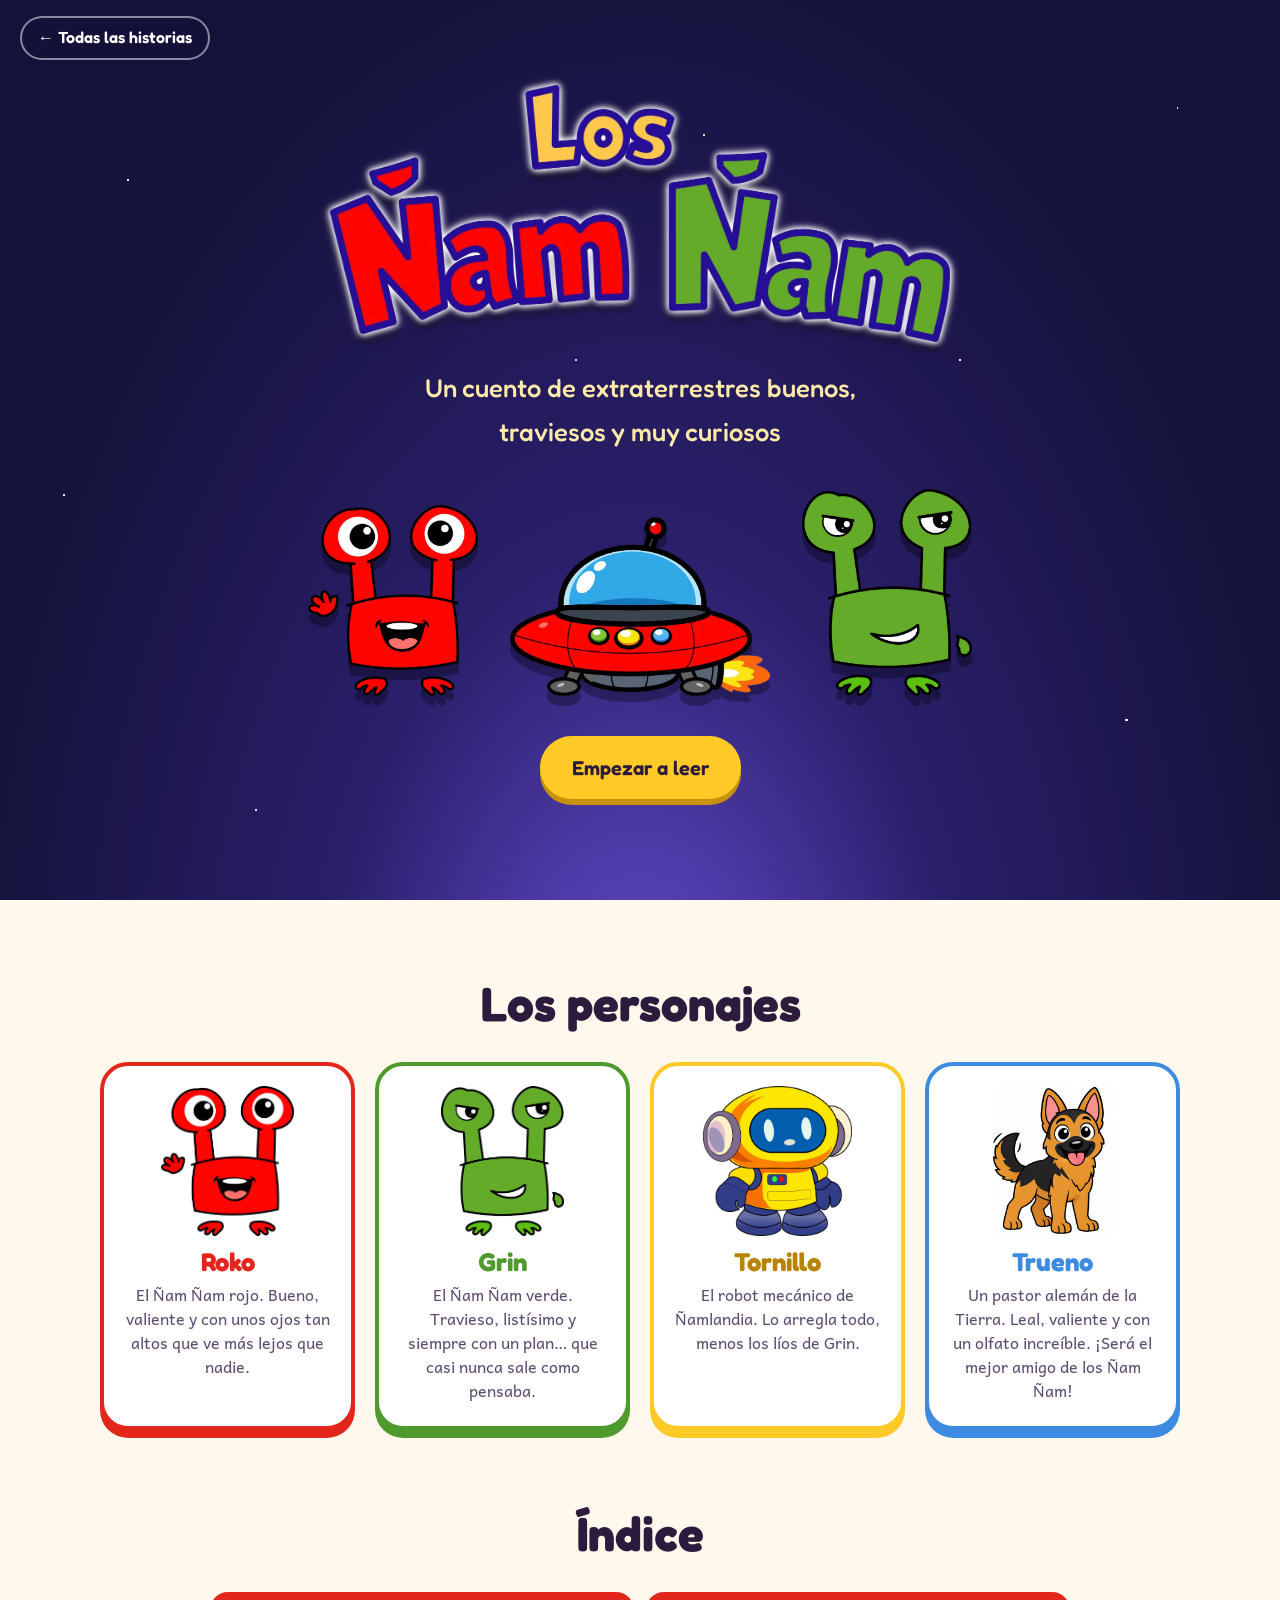
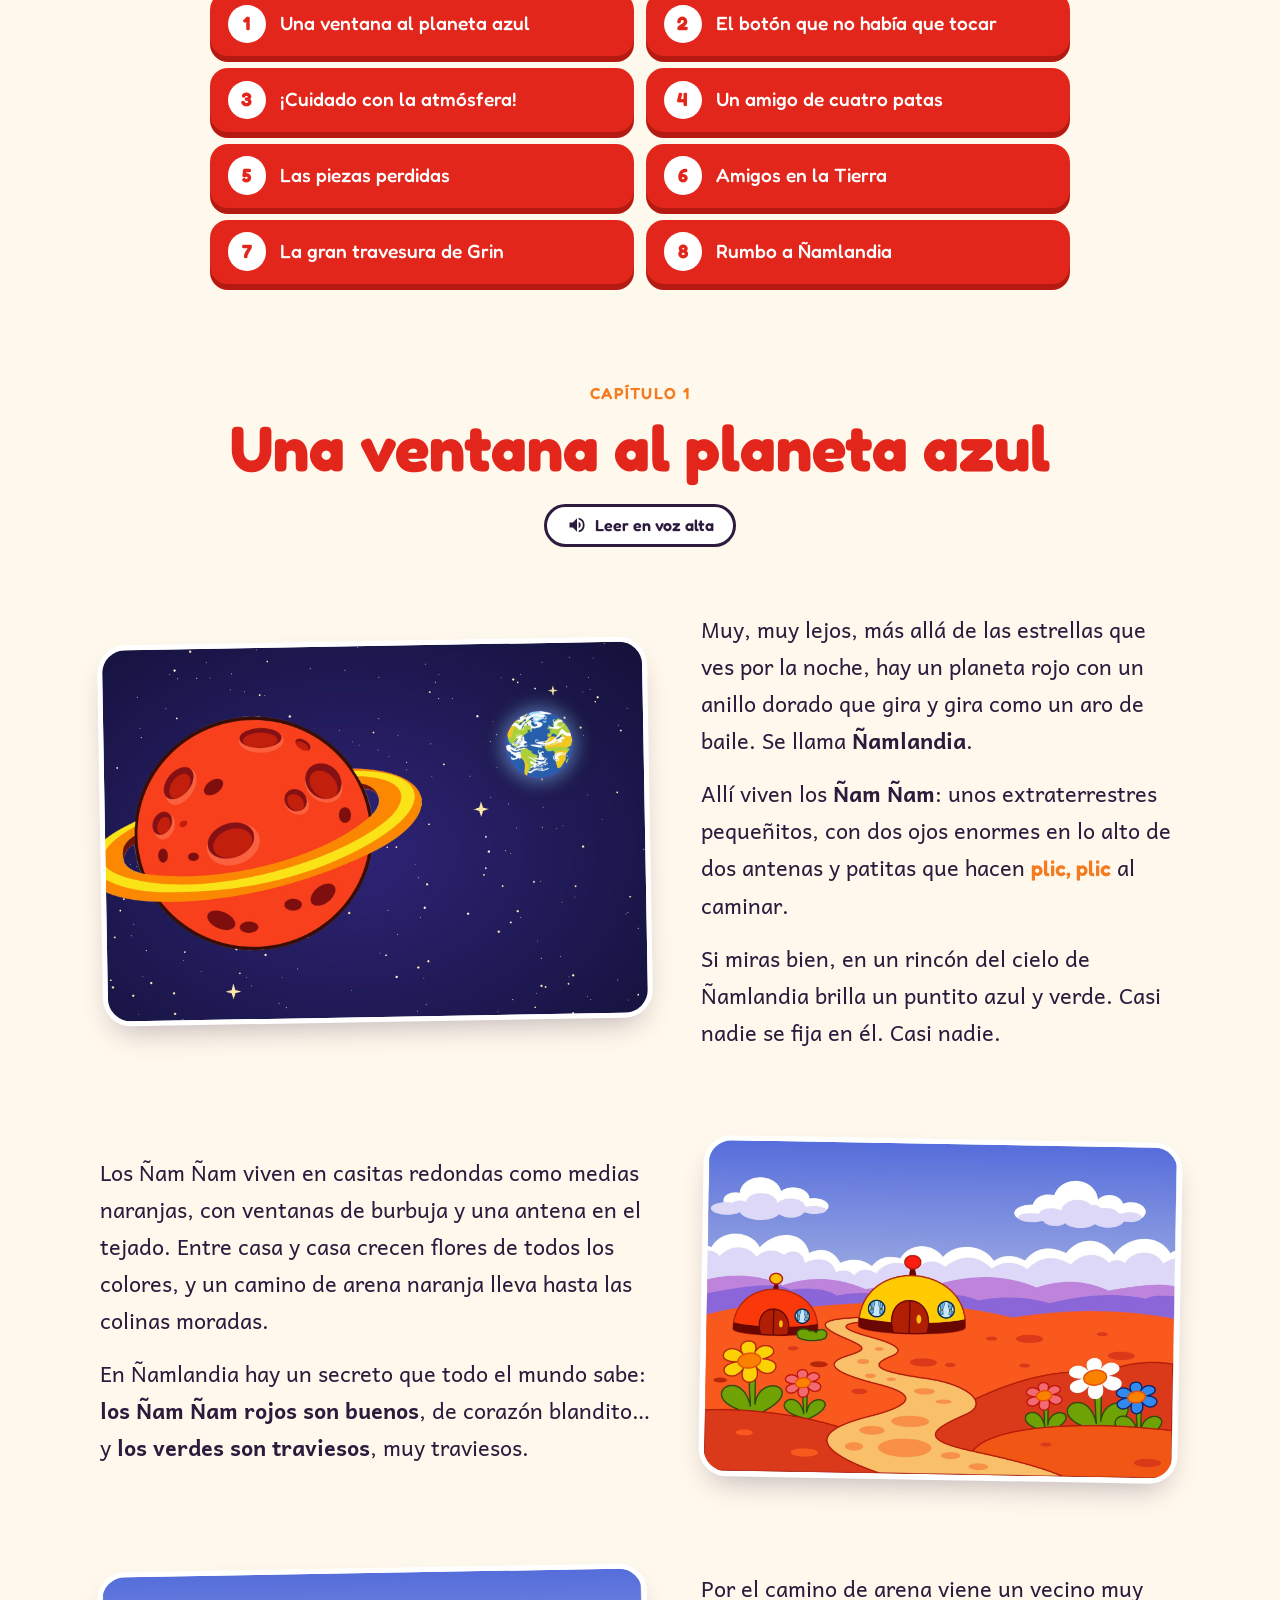
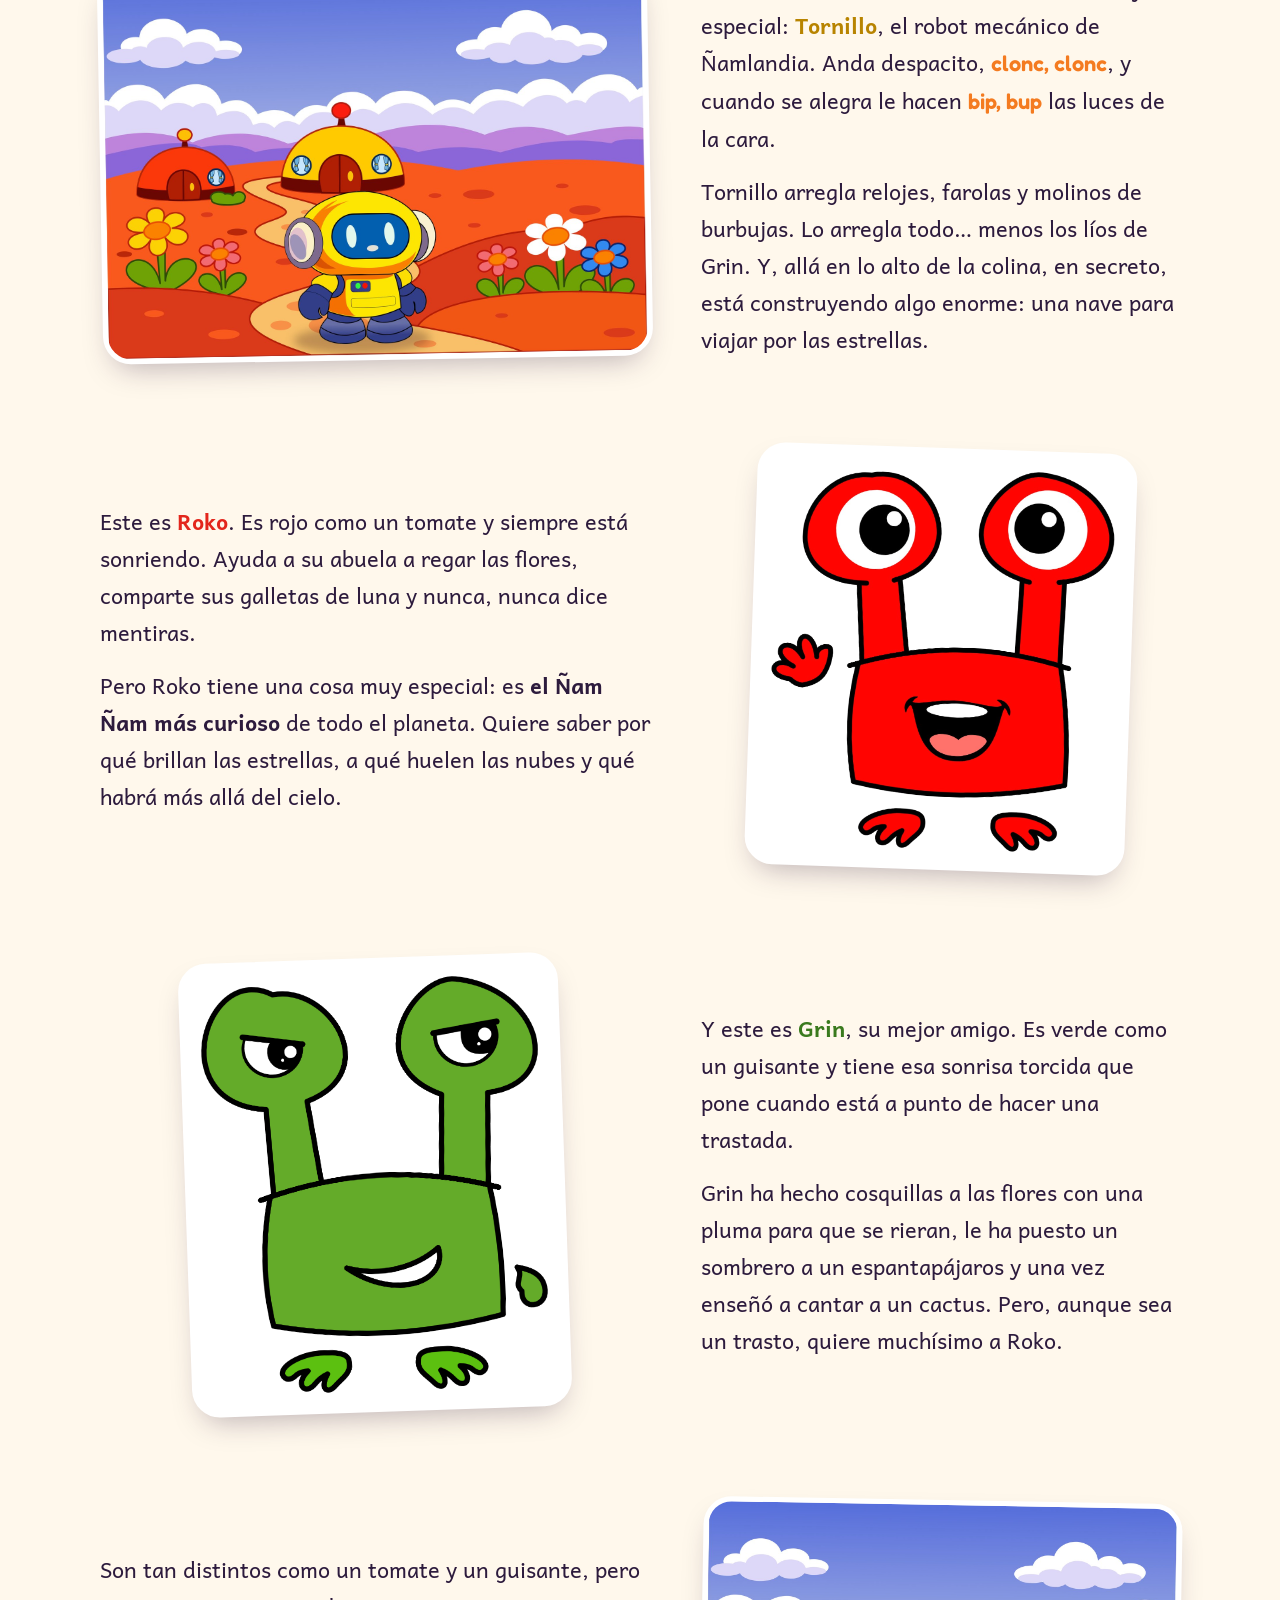
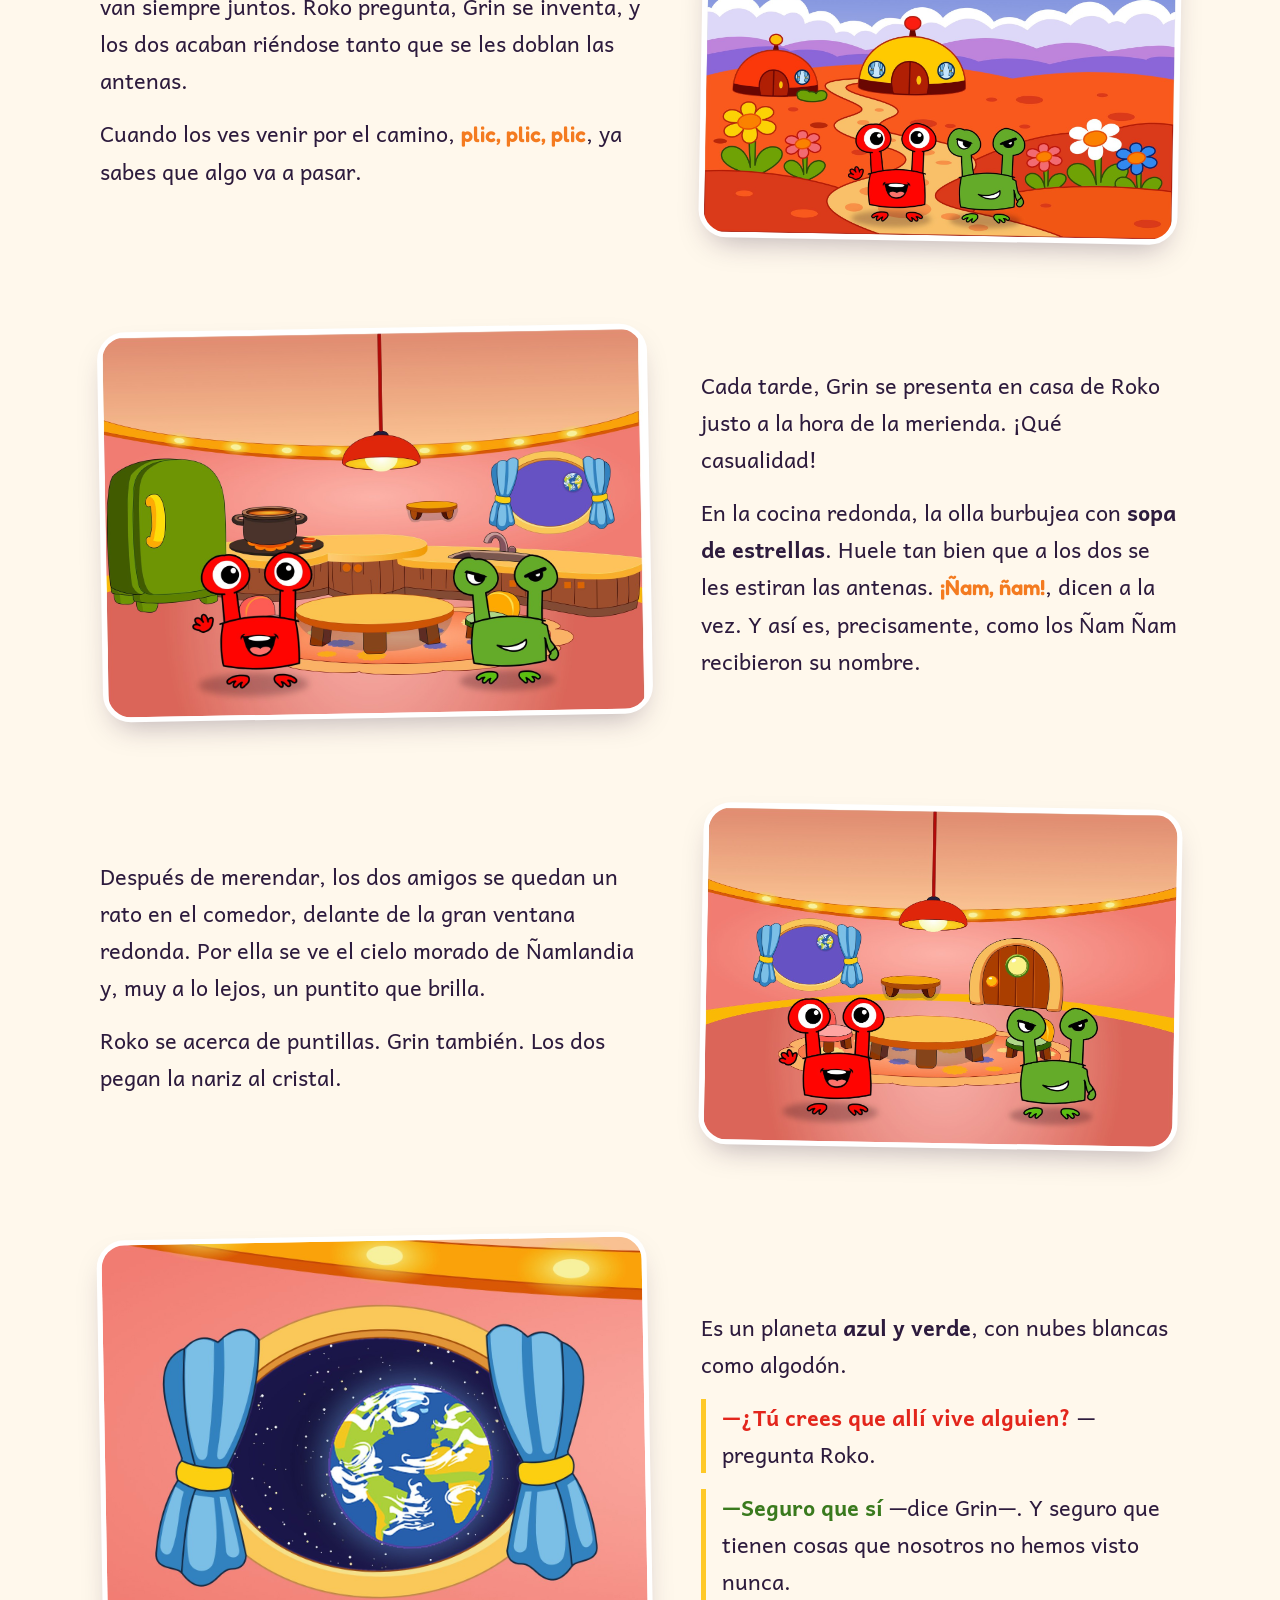
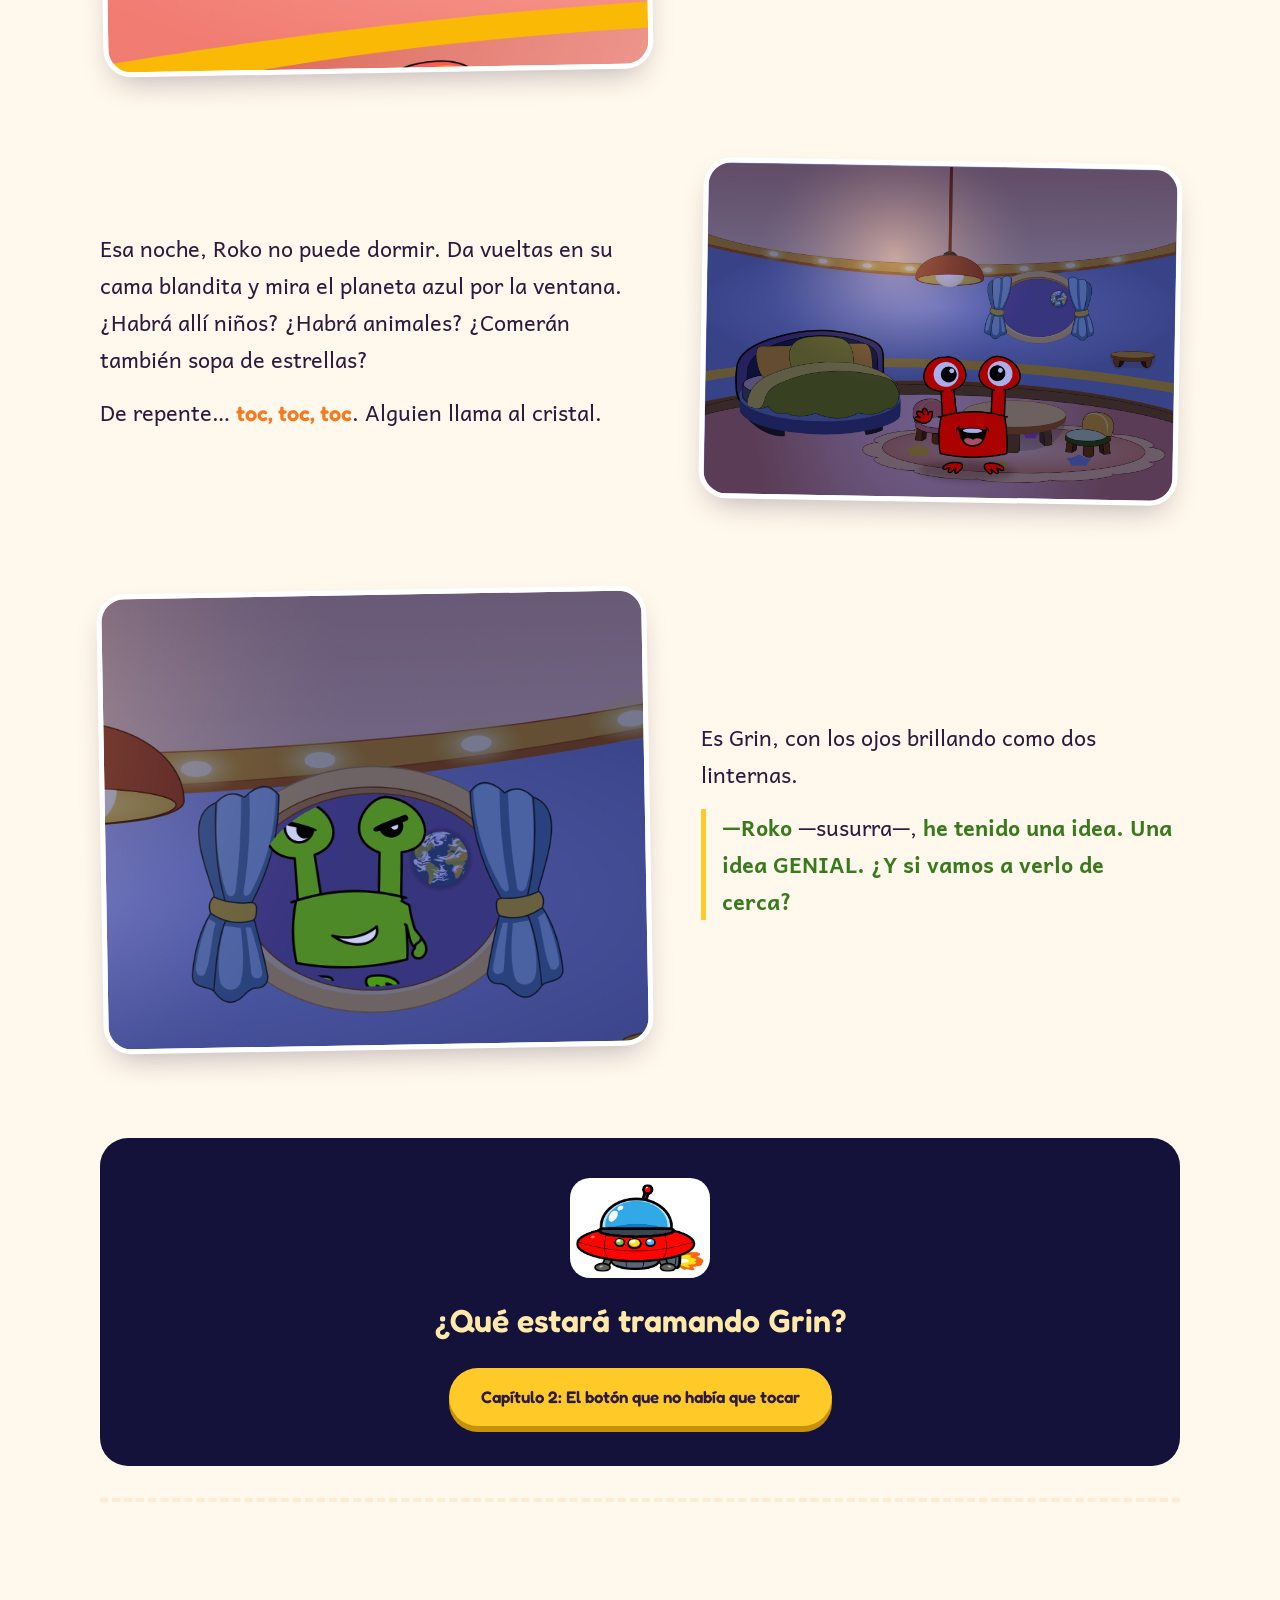
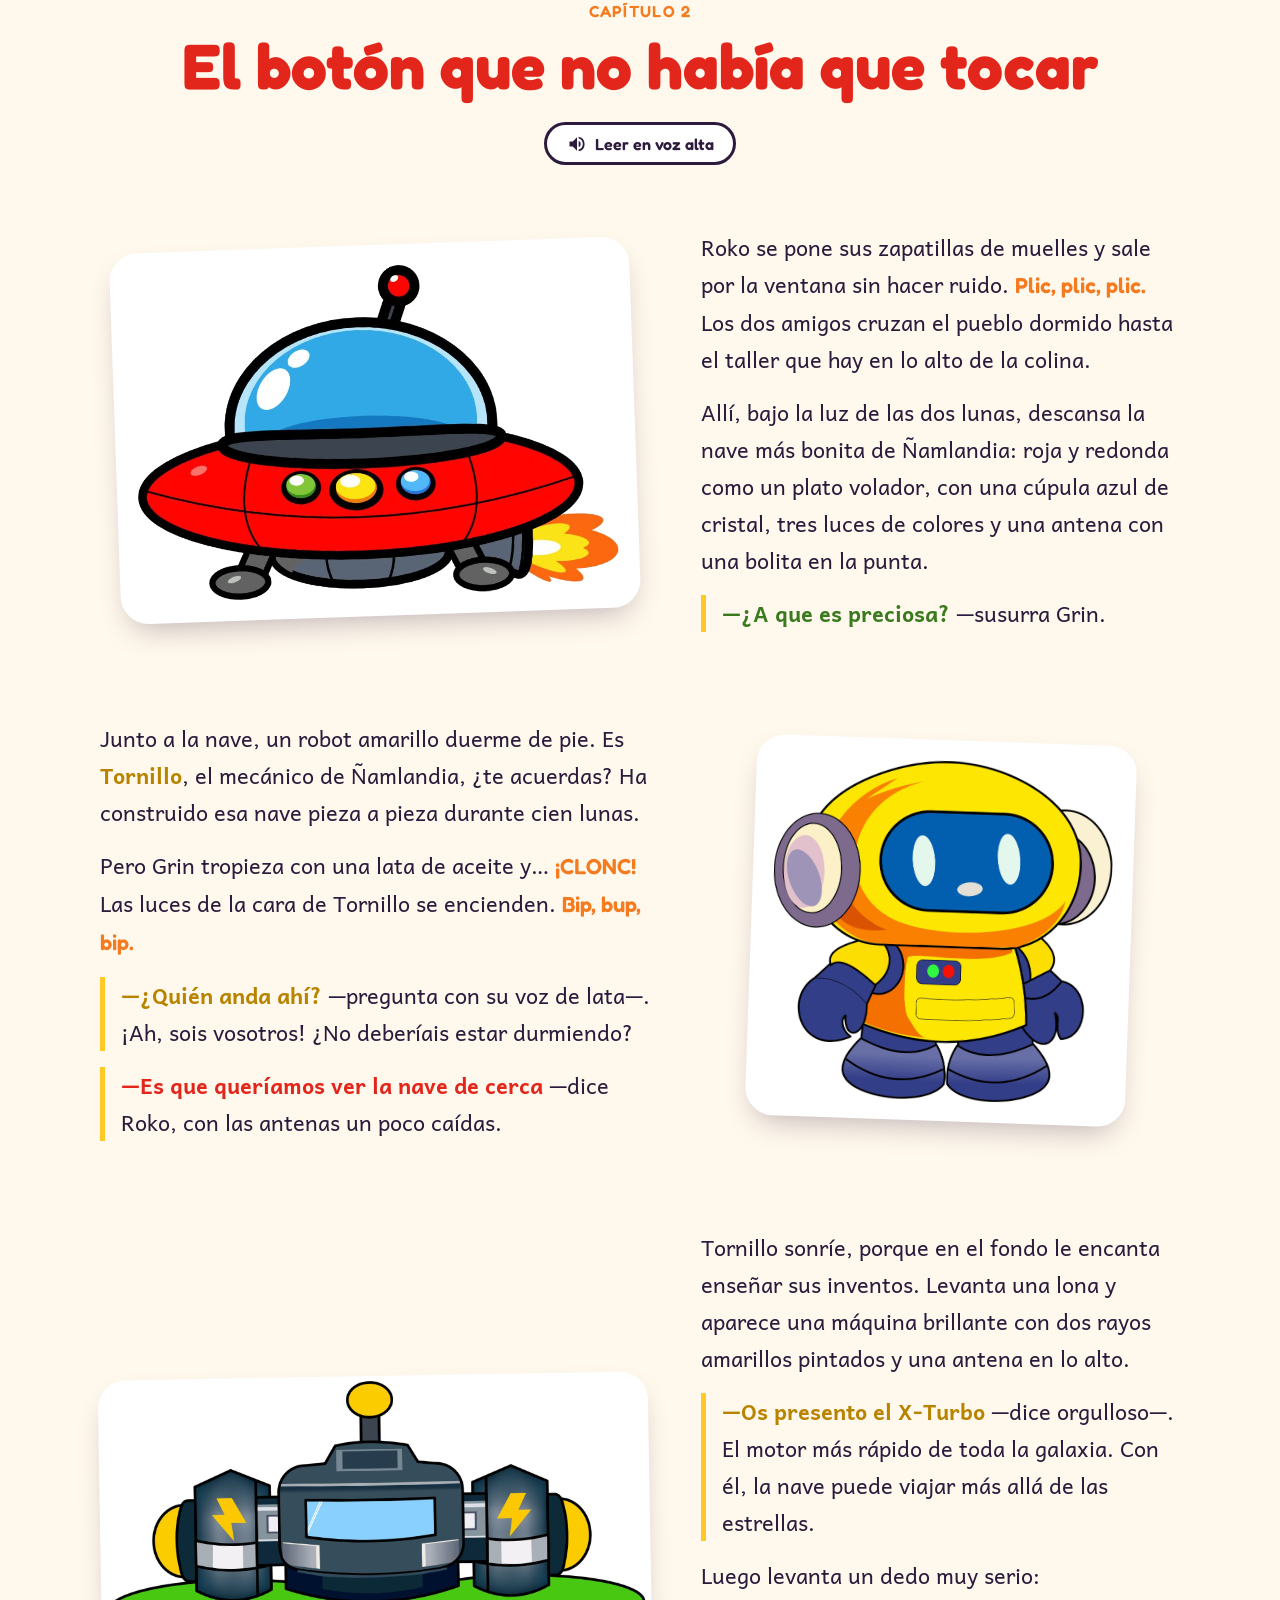
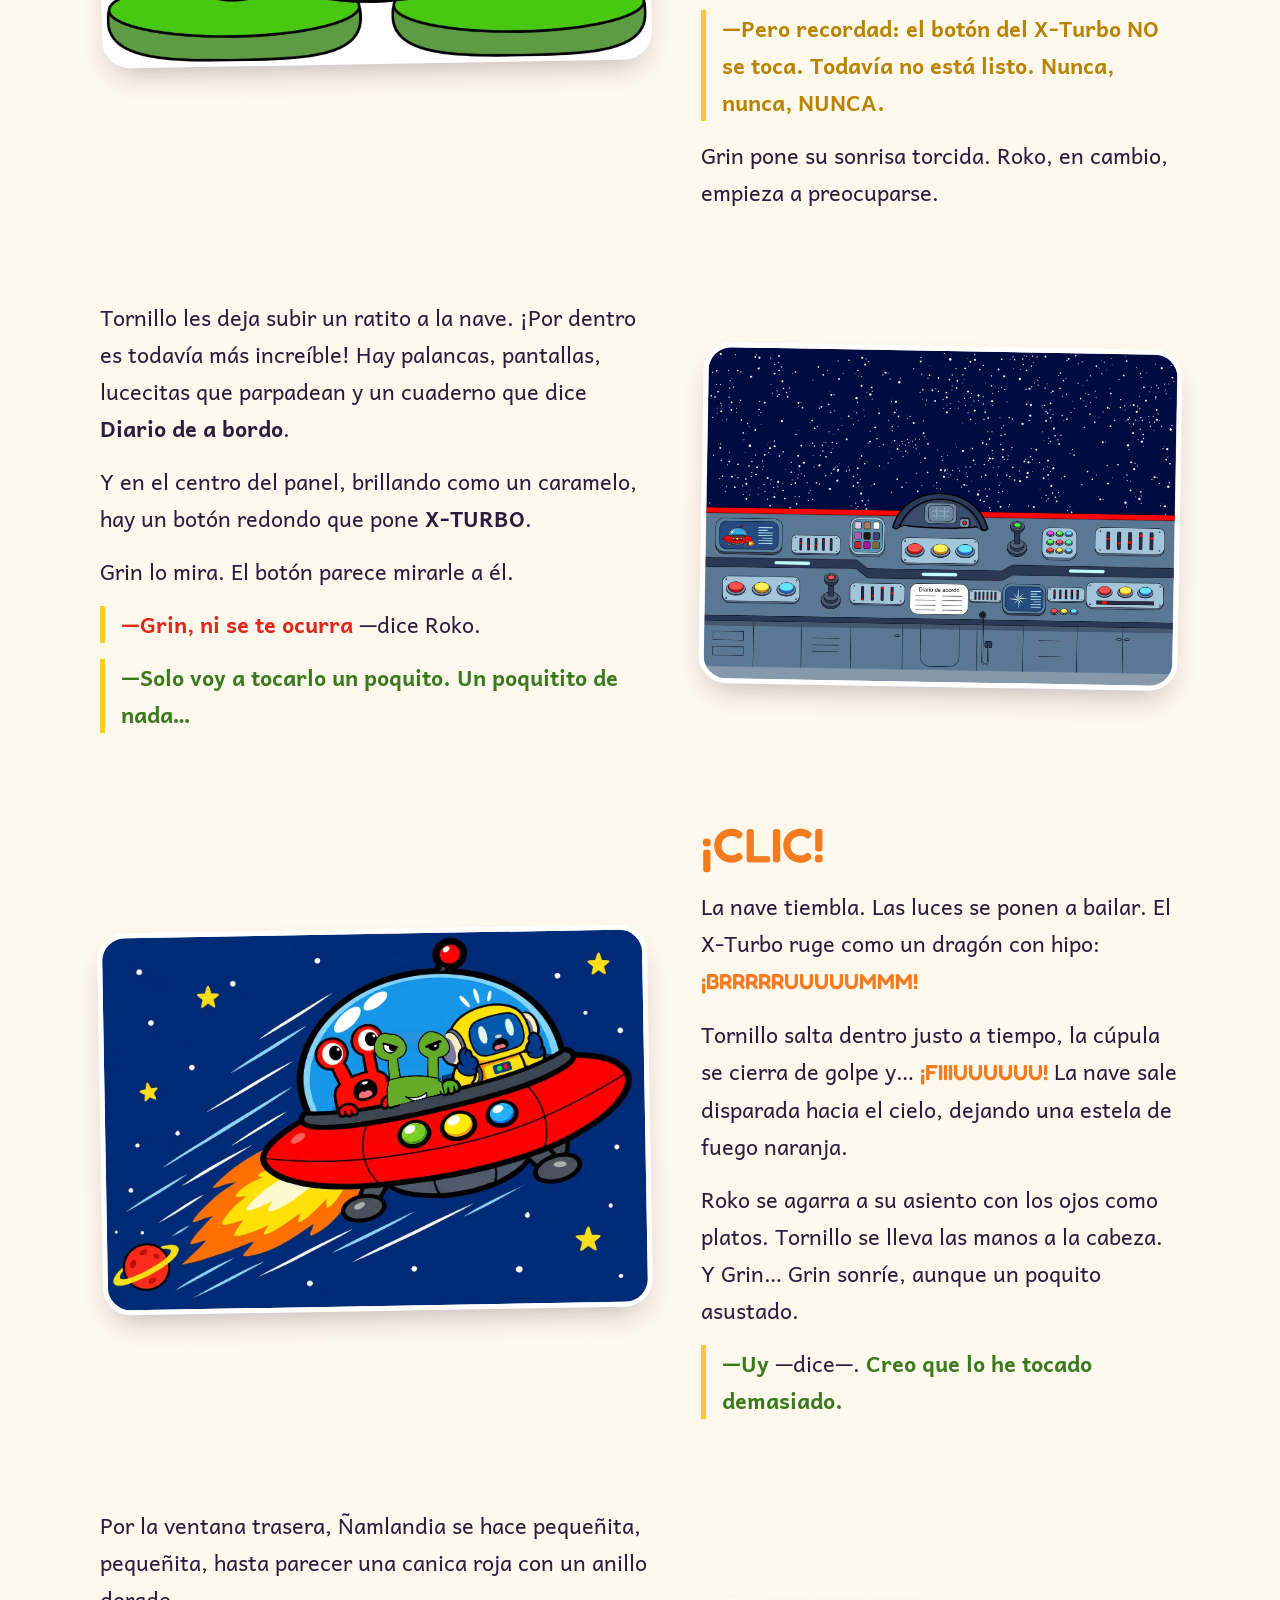
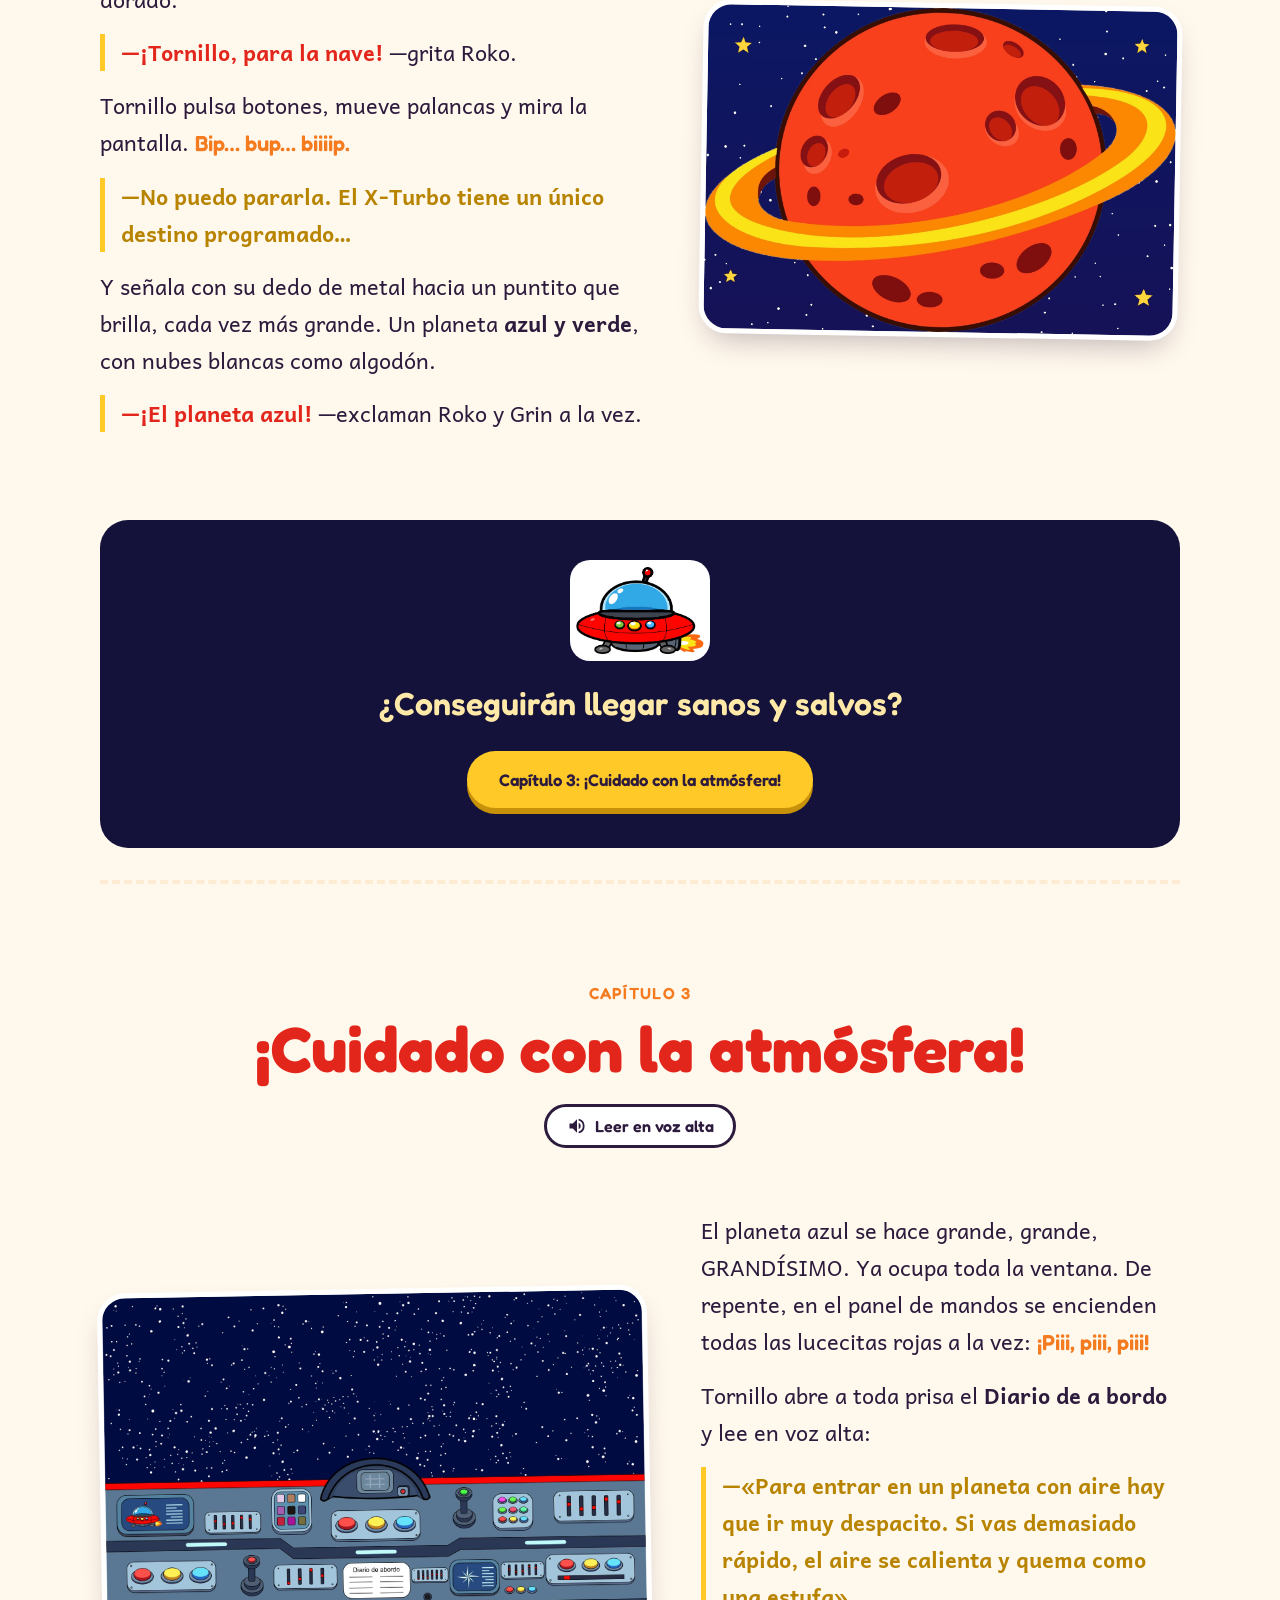
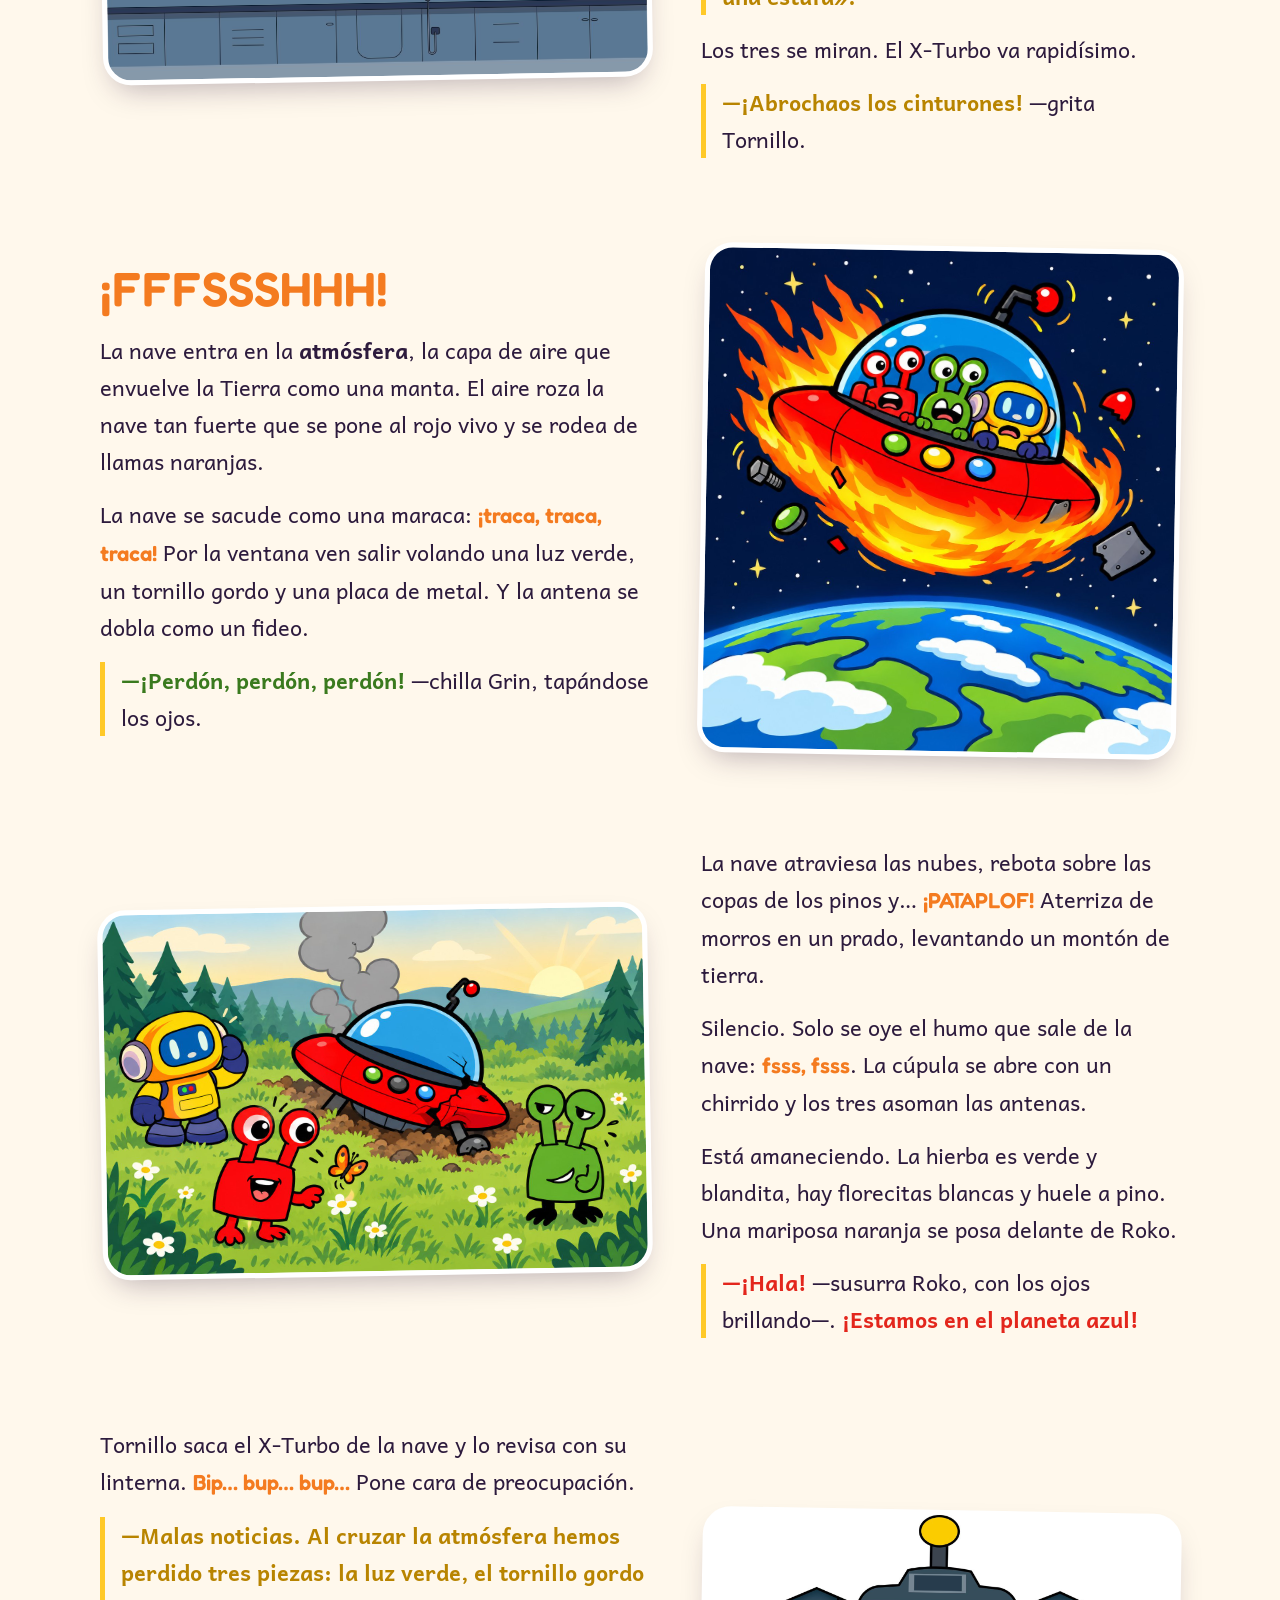
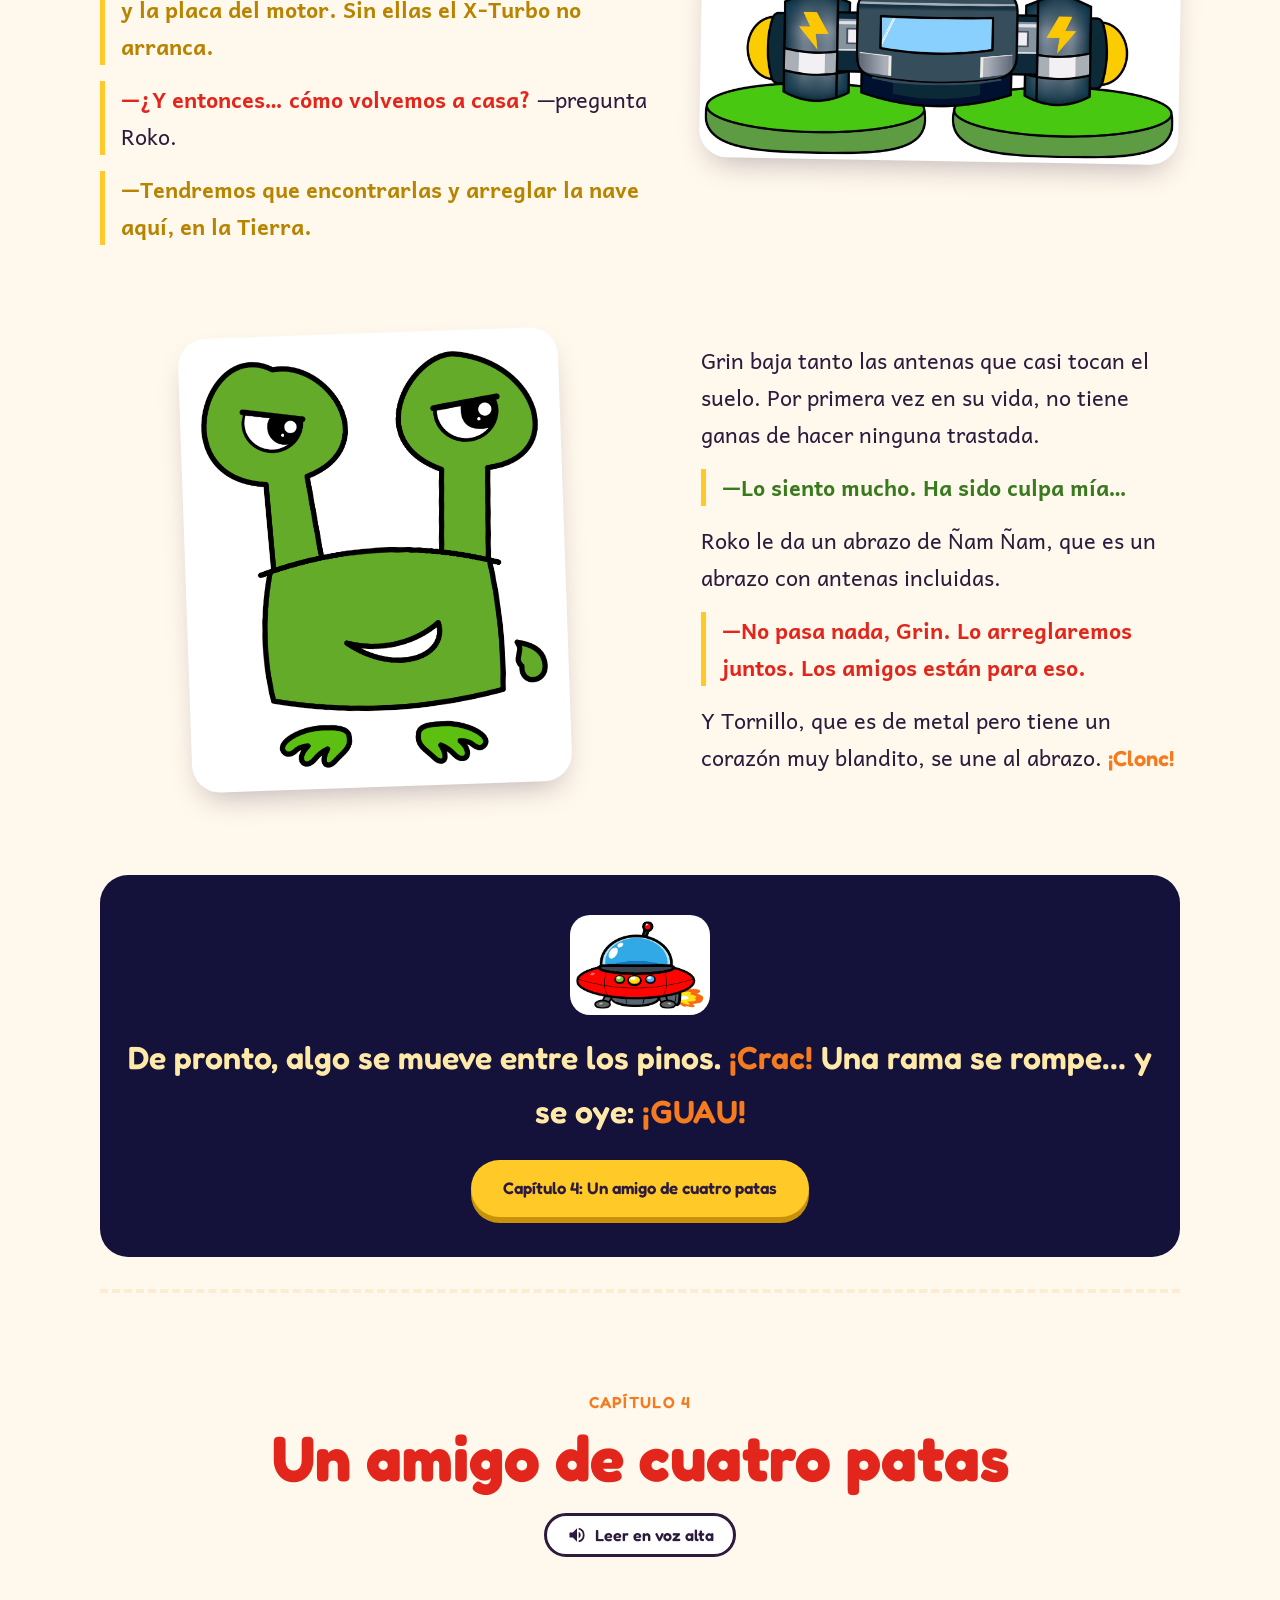
==== commit de3402ba: "Add files via upload" ====
--- a/historias/01-llegada-a-la-tierra/index.html
+++ b/historias/01-llegada-a-la-tierra/index.html
@@ -17,12 +17,12 @@
 <header class="cover" id="inicio">
   <div class="stars" aria-hidden="true"></div>
   <div class="cover-inner">
-    <img class="logo" src="../../img/logo.jpg" alt="Los Ñam Ñam" width="1492" height="619">
+    <img class="logo" src="../../img/logo.png" alt="Los Ñam Ñam" width="1492" height="619">
     <p class="subtitle">Un cuento de extraterrestres buenos, traviesos y muy curiosos</p>
     <div class="cover-cast">
-      <img src="../../img/roko.jpg" alt="Roko, el Ñam Ñam rojo" class="float a">
-      <img src="../../img/nave.jpg" alt="La nave de los Ñam Ñam" class="float b ship">
-      <img src="../../img/Grin.jpg" alt="Grin, el Ñam Ñam verde" class="float c">
+      <img src="../../img/roko.png" alt="Roko, el Ñam Ñam rojo" class="float a">
+      <img src="../../img/nave.png" alt="La nave de los Ñam Ñam" class="float b ship">
+      <img src="../../img/Grin.png" alt="Grin, el Ñam Ñam verde" class="float c">
     </div>
     <a class="btn" href="#capitulo-1">Empezar a leer</a>
   </div>
@@ -34,12 +34,12 @@
   <h2 id="t-personajes">Los personajes</h2>
   <div class="cards">
     <article class="card red">
-      <img src="../../img/roko.jpg" alt="Roko">
+      <img src="../../img/roko.png" alt="Roko">
       <h3>Roko</h3>
       <p>El Ñam Ñam rojo. Bueno, valiente y con unos ojos tan altos que ve más lejos que nadie.</p>
     </article>
     <article class="card green">
-      <img src="../../img/Grin.jpg" alt="Grin">
+      <img src="../../img/Grin.png" alt="Grin">
       <h3>Grin</h3>
       <p>El Ñam Ñam verde. Travieso, listísimo y siempre con un plan… que casi nunca sale como pensaba.</p>
     </article>
@@ -106,7 +106,7 @@
   </div>
 
   <div class="page flip">
-    <figure class="portrait"><img src="../../img/roko.jpg" alt="Roko, el Ñam Ñam rojo, saludando con una sonrisa enorme" loading="lazy"></figure>
+    <figure class="portrait"><img src="../../img/roko.png" alt="Roko, el Ñam Ñam rojo, saludando con una sonrisa enorme" loading="lazy"></figure>
     <div class="text">
       <p>Este es <strong class="red-t">Roko</strong>. Es rojo como un tomate y siempre está sonriendo. Ayuda a su abuela a regar las flores, comparte sus galletas de luna y nunca, nunca dice mentiras.</p>
       <p>Pero Roko tiene una cosa muy especial: es <strong>el Ñam Ñam más curioso</strong> de todo el planeta. Quiere saber por qué brillan las estrellas, a qué huelen las nubes y qué habrá más allá del cielo.</p>
@@ -114,7 +114,7 @@
   </div>
 
   <div class="page">
-    <figure class="portrait"><img src="../../img/Grin.jpg" alt="Grin, el Ñam Ñam verde, con cara de travieso" loading="lazy"></figure>
+    <figure class="portrait"><img src="../../img/Grin.png" alt="Grin, el Ñam Ñam verde, con cara de travieso" loading="lazy"></figure>
     <div class="text">
       <p>Y este es <strong class="green-t">Grin</strong>, su mejor amigo. Es verde como un guisante y tiene esa sonrisa torcida que pone cuando está a punto de hacer una trastada.</p>
       <p>Grin ha hecho cosquillas a las flores con una pluma para que se rieran, le ha puesto un sombrero a un espantapájaros y una vez enseñó a cantar a un cactus. Pero, aunque sea un trasto, quiere muchísimo a Roko.</p>
@@ -171,7 +171,7 @@
   </div>
 
   <footer class="chapter-end">
-    <img src="../../img/nave.jpg" alt="" aria-hidden="true">
+    <img src="../../img/nave.png" alt="" aria-hidden="true">
     <p>¿Qué estará tramando Grin?</p>
     <a class="btn next-btn" href="#capitulo-2">Capítulo 2: El botón que no había que tocar</a>
   </footer>
@@ -188,7 +188,7 @@
   </header>
 
   <div class="page">
-    <figure class="portrait wide"><img src="../../img/nave.jpg" alt="La nave roja con cúpula azul de Tornillo"></figure>
+    <figure class="portrait wide"><img src="../../img/nave.png" alt="La nave roja con cúpula azul de Tornillo"></figure>
     <div class="text">
       <p>Roko se pone sus zapatillas de muelles y sale por la ventana sin hacer ruido. <em class="sound">Plic, plic, plic.</em> Los dos amigos cruzan el pueblo dormido hasta el taller que hay en lo alto de la colina.</p>
       <p>Allí, bajo la luz de las dos lunas, descansa la nave más bonita de Ñamlandia: roja y redonda como un plato volador, con una cúpula azul de cristal, tres luces de colores y una antena con una bolita en la punta.</p>
@@ -252,7 +252,7 @@
   </div>
 
   <footer class="chapter-end">
-    <img src="../../img/nave.jpg" alt="" aria-hidden="true">
+    <img src="../../img/nave.png" alt="" aria-hidden="true">
     <p>¿Conseguirán llegar sanos y salvos?</p>
     <a class="btn next-btn" href="#capitulo-3">Capítulo 3: ¡Cuidado con la atmósfera!</a>
   </footer>
@@ -310,7 +310,7 @@
   </div>
 
   <div class="page">
-    <figure class="portrait"><img src="../../img/Grin.jpg" alt="Grin, el Ñam Ñam verde"></figure>
+    <figure class="portrait"><img src="../../img/Grin.png" alt="Grin, el Ñam Ñam verde"></figure>
     <div class="text">
       <p>Grin baja tanto las antenas que casi tocan el suelo. Por primera vez en su vida, no tiene ganas de hacer ninguna trastada.</p>
       <p class="dialog"><span class="green-t">—Lo siento mucho. Ha sido culpa mía…</span></p>
@@ -321,7 +321,7 @@
   </div>
 
   <footer class="chapter-end">
-    <img src="../../img/nave.jpg" alt="" aria-hidden="true">
+    <img src="../../img/nave.png" alt="" aria-hidden="true">
     <p>De pronto, algo se mueve entre los pinos. <span class="sound">¡Crac!</span> Una rama se rompe… y se oye: <span class="sound">¡GUAU!</span></p>
     <a class="btn next-btn" href="#capitulo-4">Capítulo 4: Un amigo de cuatro patas</a>
   </footer>
@@ -588,7 +588,7 @@
   </div>
 
   <footer class="chapter-end">
-    <img src="../../img/Grin.jpg" alt="" aria-hidden="true">
+    <img src="../../img/Grin.png" alt="" aria-hidden="true">
     <p>Tienen las tres piezas. Pero Grin acaba de ver algo que no debería tocar…</p>
     <a class="btn next-btn" href="#capitulo-7">Capítulo 7: La gran travesura de Grin</a>
   </footer>
@@ -685,7 +685,7 @@
   </div>
 
   <footer class="chapter-end">
-    <img src="../../img/Grin.jpg" alt="" aria-hidden="true">
+    <img src="../../img/Grin.png" alt="" aria-hidden="true">
     <p>La nave ya está lista. Pero, ¿cómo se dice adiós a los mejores amigos del universo?</p>
     <a class="btn next-btn" href="#capitulo-8">Capítulo 8: Rumbo a Ñamlandia</a>
   </footer>
@@ -808,7 +808,7 @@
   </div>
 
   <footer class="chapter-end">
-    <img src="../../img/roko.jpg" alt="" aria-hidden="true">
+    <img src="../../img/roko.png" alt="" aria-hidden="true">
     <p>Colorín colorado, este cuento se ha acabado… pero la amistad entre Ñamlandia y la Tierra no ha hecho más que empezar.</p>
     <a class="btn next-btn" href="../../index.html">Volver a todas las historias</a>
   </footer>
--- a/style.css
+++ b/style.css
@@ -169,3 +169,8 @@
 
 /* Portada: 3 personajes en una fila (en pantallas grandes) */
 @media (min-width:901px){.cards.three{grid-template-columns:repeat(3,1fr);max-width:860px;margin:0 auto}}
+
+/* Logo y personajes de la cabecera: PNG con fondo transparente */
+.cover .logo{background:none;padding:0;box-shadow:none;border-radius:0;
+  filter:drop-shadow(0 0 3px #fff) drop-shadow(0 0 3px #fff) drop-shadow(0 8px 0 rgba(0,0,0,.35))}
+.cover-cast img{background:none;padding:0;box-shadow:none;border-radius:0;filter:drop-shadow(0 10px 0 rgba(0,0,0,.3))}
